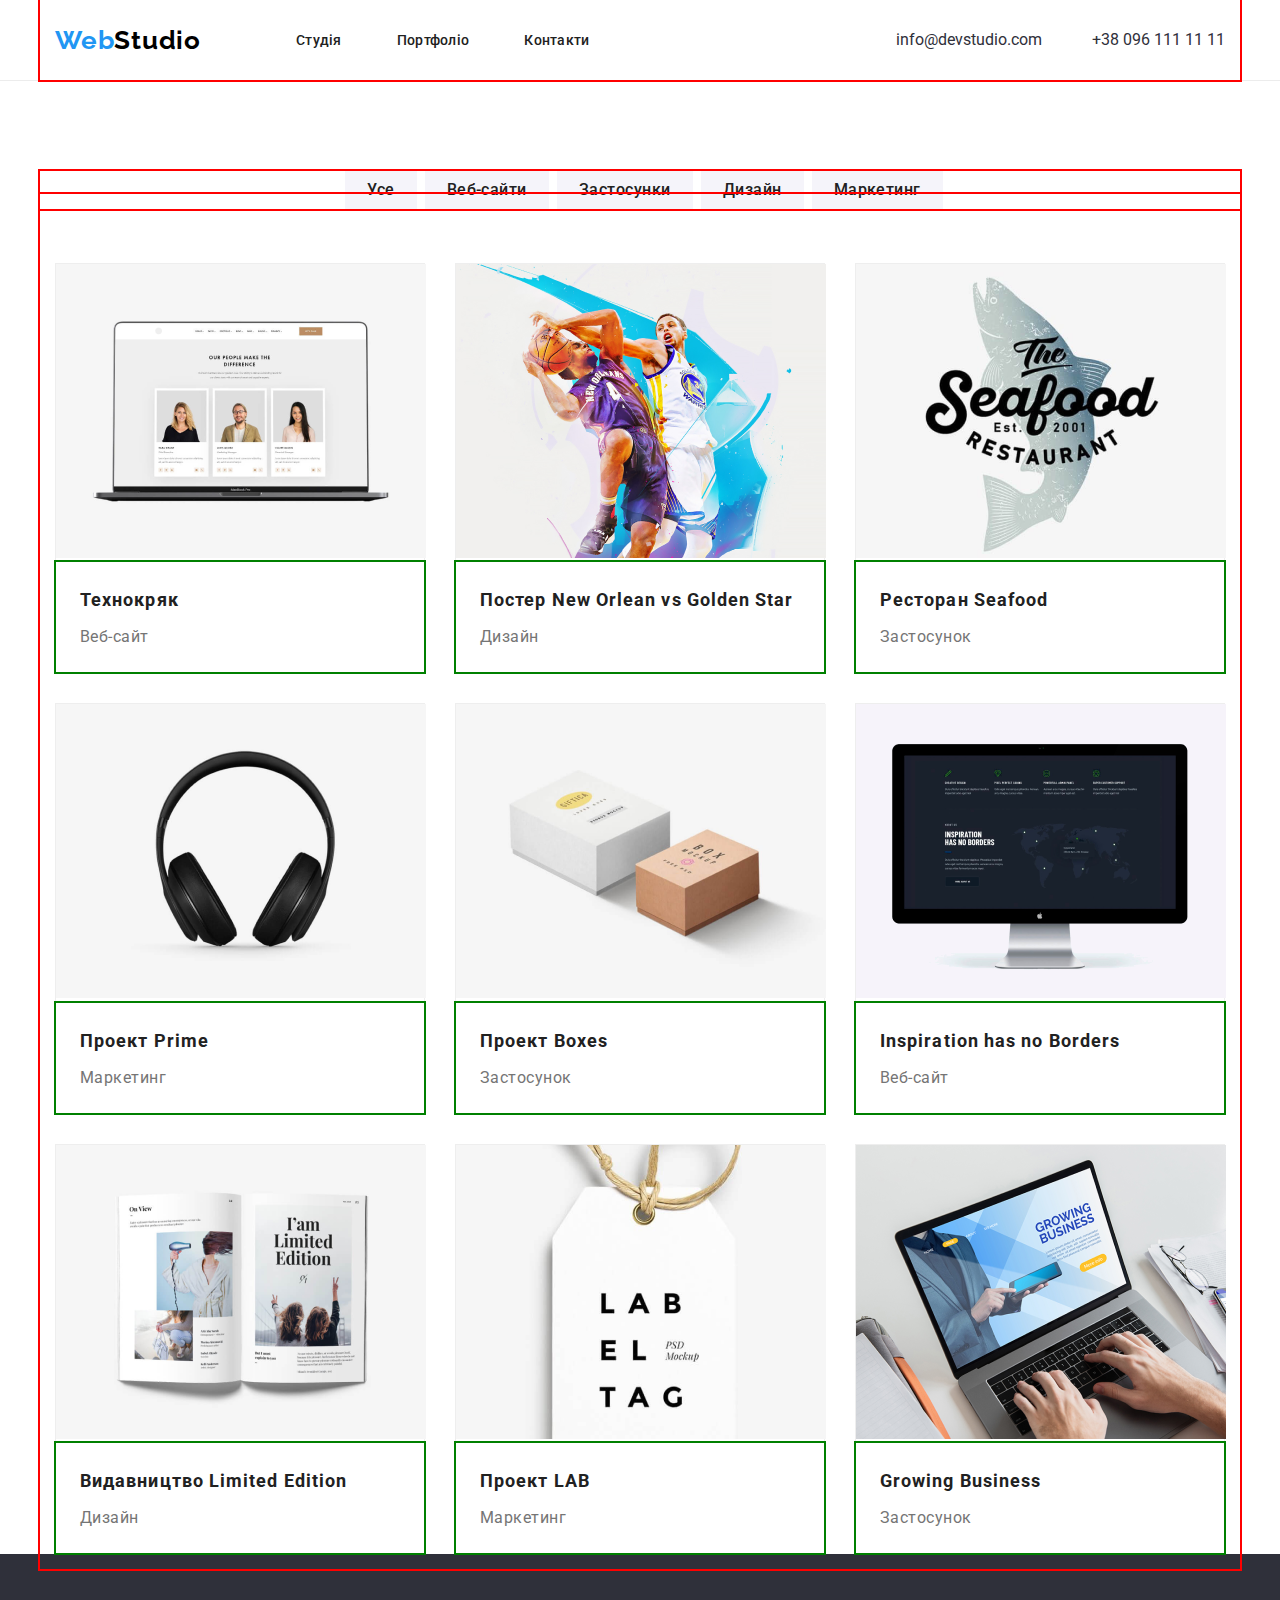
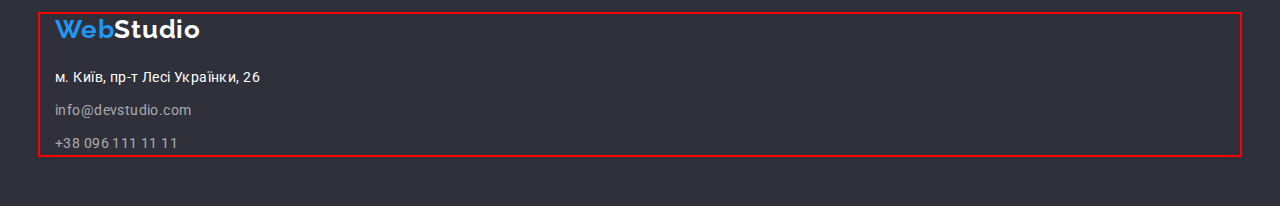
==== portfolio.html @ 15b8dcfc "add changes" ====
<!DOCTYPE html>
<html lang="en">
<head>
    <meta charset="UTF-8">
    <meta http-equiv="X-UA-Compatible" content="IE=edge">
    <meta name="viewport" content="width=device-width, initial-scale=1.0">
    <title>Document</title>
    <link
      href="https://fonts.googleapis.com/css2?family=Raleway:wght@400;700&family=Roboto:wght@400;500;700;900&display=swap"
      rel="stylesheet"
    />
    <link
      rel="stylesheet"
      href="https://cdnjs.cloudflare.com/ajax/libs/modern-normalize/1.1.0/modern-normalize.min.css"
    />
    <link rel="stylesheet" href="./portfolio.css" />
</head>
<body>
    <header>
        <div class="container">
        <nav class="menu">
          <a class="header-logo" href="/">
            <span class="logo-color">Web</span>Studio</a>
  
          <ul class="header-list">
            <li class="header-item">
              <a class="header-link" href="/">Студія</a>
            </li>
            <li class="header-item">
              <a class="header-link" href="./portfolio.html">Портфоліо</a>
            </li>
  
            <li class="header-item">
              <a class="header-link" href="#contacts">Контакти</a>
            </li>
          </ul>
        </nav>
  
        <ul class="contacts-list">
        <li class="contacts-item">
          <a class="header-contacts" href="mailto:info@devstudio.com">info@devstudio.com</a>
        </li>
  
        <li>
          <a class="header-contacts" href="tel:+380961111111">+38 096 111 11 11</a>
        </li>
        </ul>
        </div>
      </header>
      <main>
        <div class="container">
        <ul class="main-list">
          <li class="button-item"><button class="main-button" type="button">Усе</button></li>
          <li class="button-item"><button class="main-button" type="button">Веб-сайти</button></li>
          <li class="button-item"><button class="main-button" type="button">Застосунки</button></li>
          <li class="button-item"><button class="main-button" type="button">Дизайн</button></li>
          <li class="button-item"><button class="main-button" type="button">Маркетинг</button></li>
        </ul>
        </div>
        <div class="container">
        <ul class="main-images">
            <li class="images-item">
              <img src="images/img (1).png" alt="imagess"/>
              <div class="card-container"><h2 class="card-title">Технокряк</h2>
              <h3 class="title-description">Веб-сайт</h3></div>
            </li>
            <li class="images-item">
              <img src="images/img (2).png" alt="imagess"/>
              <div class="card-container"><h2 class="card-title">Постер New Orlean vs Golden Star</h2>
              <h3 class="title-description">Дизайн</h3></div>
            </li>
            <li class="images-item">
              <img src="images/img (3).png" alt="imagess"/>
              <div class="card-container"><h2 class="card-title">Ресторан Seafood</h2>
              <h3 class="title-description">Застосунок</h3></div>
            </li>
            <li class="images-item">
              <img src="images/img (4).png" alt="imagess"/>
              <div class="card-container"><h2 class="card-title">Проект Prime</h2>
              <h3 class="title-description">Маркетинг</h3></div>
            </li>
            <li class="images-item">
              <img src="images/img (5).png" alt="imagess"/>
              <div class="card-container"><h2 class="card-title">Проект Boxes</h2>
              <h3 class="title-description">Застосунок</h3></div>
            </li>
            <li class="images-item">
              <img src="images/img (6).png" alt="imagess"/>
              <div class="card-container"><h2 class="card-title">Inspiration has no Borders</h2>
              <h3 class="title-description">Веб-сайт</h3></div>
            </li>
            <li class="images-item">
              <img src="images/img (7).png" alt="imagess"/>
              <div class="card-container"><h2 class="card-title">Видавництво Limited Edition</h2>
              <h3 class="title-description">Дизайн</h3></div>
            </li>
            <li class="images-item">
              <img src="images/img (8).png" alt="imagess"/>
              <div class="card-container"><h2 class="card-title">Проект LAB</h2>
              <h3 class="title-description">Маркетинг</h3></div>
            </li>
            <li class="images-item">
              <img src="images/img (9).png" alt="imagess"/>
              <div class="card-container"><h2 class="card-title">Growing Business</h2>
              <h3 class="title-description">Застосунок</h3></div>
            </li>
        </ul>
        </div>
        <footer>
          <div class="container">
            <ul class="footer-list">
          <li class="footer-item"><h2 class="footer-logo"><span class="web">Web</span>Studio</h2></li>
    
          <li class="footer-item"><address id="contacts"></li>
            <li class="footer-item"><a
            class="footer-link"
              href="https://www.google.com.ua/maps/place/%D0%A0%D0%B5%D0%B3%D0%B8%D0%BE%D0%BD%D0%B0%D0%BB%D1%8C%D0%BD%D1%8B%D0%B9+%D1%81%D0%B5%D1%80%D0%B2%D0%B8%D1%81%D0%BD%D1%8B%D0%B9+%D1%86%D0%B5%D0%BD%D1%82%D1%80+%D0%9C%D0%92%D0%94+%D0%9A%D0%B8%D0%B5%D0%B2%D1%81%D0%BA%D0%BE%D0%B9+%D0%BE%D0%B1%D0%BB%D0%B0%D1%81%D1%82%D0%B8/@50.4267641,30.5365487,17z/data=!3m1!4b1!4m5!3m4!1s0x40d4c9352844eb2b:0x50bd53498a7bb884!8m2!3d50.4267607!4d30.5387374?hl=ru"
              >м. Київ, пр-т Лесі Українки, 26</a></li>
    
            <li class="footer-item"><a class="footer-address" href="mailto:info@devstudio.com">info@devstudio.com</a></li>
    
            <li class="footer-item"><a class="footer-address" href="tel:+380961111111">+38 096 111 11 11</a></li>
          </address>
            </ul>
          </div>
        </footer>
    </main>
    
</body>
</html>
---- portfolio.css ----
body{
    font-family: 'Roboto';
}

ul{
    list-style: none;
    margin: 0;
    padding: 0;
}

a{
    text-decoration: none;
}

h1, h2, h3, h4, h5, h6{
    margin: 0;
    padding: 0;
}

p{
    margin: 0;
}

.container{
    outline: 2px solid red;
    width: 1200px;
    margin-left: auto;
    margin-right: auto;
    padding-left: 15px;
    padding-right: 15px;
}

.card-container{
    outline: 2px solid green;
    padding-left: 24px;
    padding-bottom: 20px;
    padding-top: 20px;
}

/* хедер */

header .container{
    height: 80px;
    display: flex;
    align-items: center;
}

.logo-color{
    color: #2196F3;
}

.header-list{
    text-align: center;
    display: flex;
    align-items: center;
    margin-left: 95px;
}

.header-item{
    margin-left: 55px;
}

.header-item:first-child{
    margin-left: 0;
}

.menu{
    display: flex;
    align-items: center;
    margin-right: auto;
}

header{
    display: flex;
    align-items: center;
    border-bottom: 1px solid #ECECEC;
}

.header-logo{
    font-family: 'Raleway';
font-weight: 700;
font-size: 26px;
line-height: 1.1em;
letter-spacing: 0.03em;
color: #000000;
text-decoration: none;
}

.header-link{
    font-weight: 500;
font-size: 14px;
line-height: 1.1em;
letter-spacing: 0.02em;
color: #212121
}

.header-link:hover{
    color: #2196F3;
}

.header-contacts{
    color: #2F303A;
    display: block;
}

.contacts-list{
    display: flex;
}

.header-contacts:hover{
    color: #2196F3;
}

.contacts-item:first-child{
    margin-right: 50px;
}

/* Main */

main{
    padding-top: 90px;
}

.main-button{
    font-weight: 500;
font-size: 16px;
line-height: 26px;
text-align: center;
letter-spacing: 0.03em;
color: #212121;
background: #F5F4FA;
border: none;
padding: 6px 22px;
}

.button-item{
    margin-left: 8px;
}

.main-button:hover{
    background-color: #2196F3;
}

.main-list{
    display: flex;
    justify-content: center;
}

.main-images{
    padding-top: 54px;
    display: flex;
    flex-wrap: wrap;
    margin: -15px;
}

img{
    width: 370px;
}

.images-item{
    box-sizing: border-box;
    background: #FFFFFF;
border: 1px solid #EEEEEE;
    width: 370px;
    margin: 15px;
}

.card-title{
    font-weight: 700;
font-size: 18px;
line-height: 36px;
letter-spacing: 0.06em;
color: #212121;
    margin-bottom: 4px;
    /* padding-left: 24px; */
}

.title-description{
    font-family: 'Roboto';
font-style: normal;
font-weight: 400;
font-size: 16px;
line-height: 30px;
letter-spacing: 0.03em;
color: #757575;
/* padding-left: 24px;
padding-bottom: 20px; */
}

footer{
    height: 252px;
    background-color: #2F303A;
    padding-top: 60px;
    padding-bottom: 57px;
}

.footer-logo{
    font-family: 'Raleway';
    font-style: normal;
    font-weight: 700;
    font-size: 26px;
    line-height: 31px;
    letter-spacing: 0.03em;
    color:#FFFFFF;
    margin-bottom: 20px;
}

.footer-link{
    font-family: 'Roboto';
font-style: normal;
font-weight: 400;
font-size: 14px;
line-height: 24px;
letter-spacing: 0.03em;
color: #FFFFFF;
}

.footer-item{
    margin-bottom: 9px;
}

.web{
    color: #2196F3;
}

.footer-address{
    font-family: 'Roboto';
font-weight: 400;
font-size: 14px;
line-height: 24px;
letter-spacing: 0.03em;
color: rgba(255, 255, 255, 0.6);
}
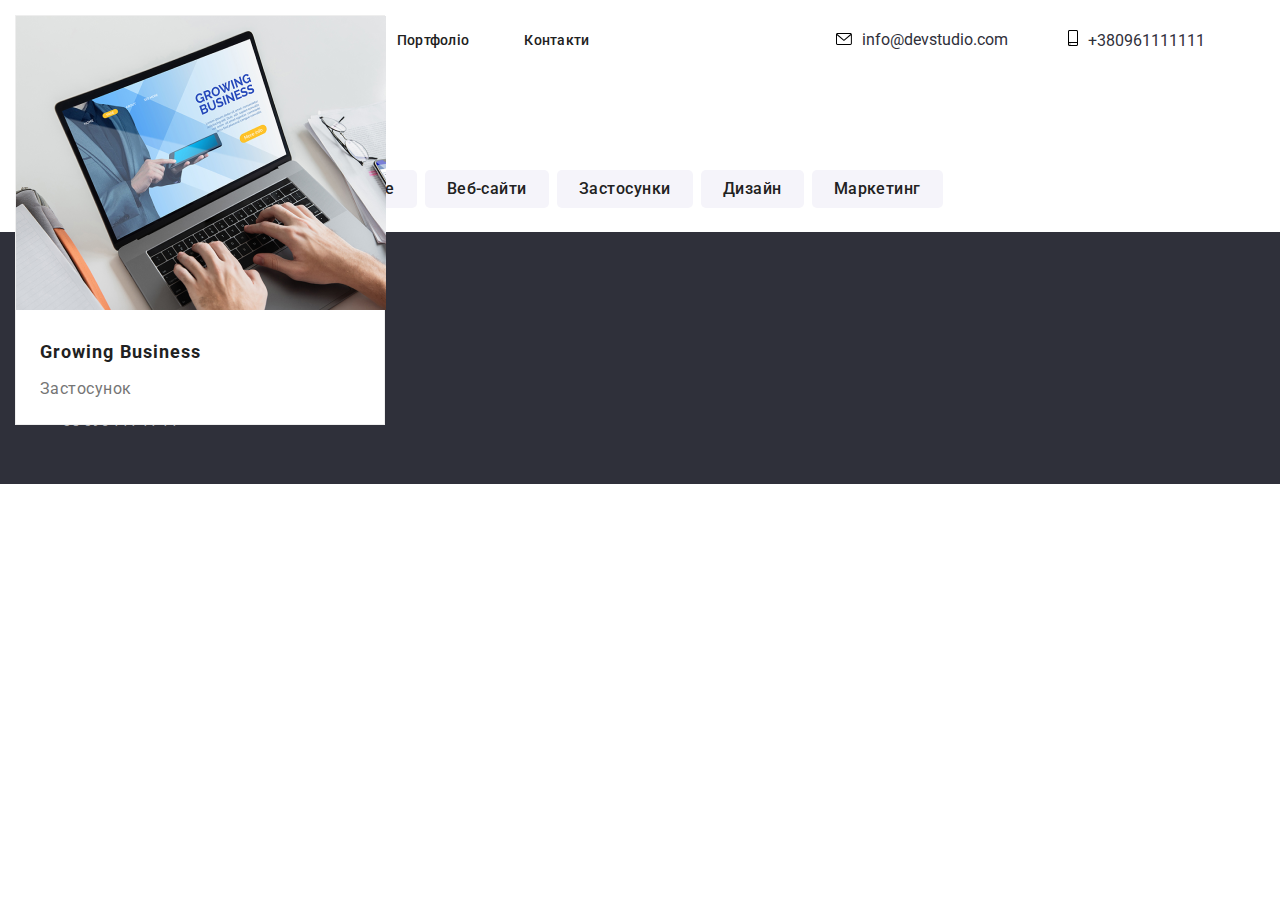
==== commit 4490e466: "changes" ====
--- a/portfolio.html
+++ b/portfolio.html
@@ -16,37 +16,56 @@
     <link rel="stylesheet" href="./portfolio.css" />
 </head>
 <body>
-    <header>
-        <div class="container">
-        <nav class="menu">
-          <a class="header-logo" href="/">
-            <span class="logo-color">Web</span>Studio</a>
-  
-          <ul class="header-list">
-            <li class="header-item">
-              <a class="header-link" href="/">Студія</a>
-            </li>
-            <li class="header-item">
-              <a class="header-link" href="./portfolio.html">Портфоліо</a>
-            </li>
-  
-            <li class="header-item">
-              <a class="header-link" href="#contacts">Контакти</a>
-            </li>
-          </ul>
-        </nav>
-  
-        <ul class="contacts-list">
+  <header>
+    <div class="container">
+      <nav class="menu">
+        <a class="header-logo" href="/">
+          <span class="logo-color">Web</span>Studio</a
+        >
+
+        <ul class="header-list">
+          <li class="header-item">
+            <a class="header-link" href="/">Студія</a>
+          </li>
+          <li class="header-item">
+            <a class="header-link" href="./portfolio.html">Портфоліо</a>
+          </li>
+
+          <li class="header-item">
+            <a class="header-link" href="#contacts">Контакти</a>
+          </li>
+        </ul>
+      </nav>
+
+      <ul class="contacts-list">
         <li class="contacts-item">
-          <a class="header-contacts" href="mailto:info@devstudio.com">info@devstudio.com</a>
+          <a
+            class="header-contacts contacts-link1"
+            href="mailto:info@devstudio.com">
+            <svg width="16px" height="12px" class="mail-svg">
+              <use
+                href="./images/symbol-defs (3).svg#icon-envelope-hover"
+              ></use></svg>info@devstudio.com
+          </a>
         </li>
-  
-        <li>
-          <a class="header-contacts" href="tel:+380961111111">+38 096 111 11 11</a>
+
+        <li class="contacts-item">
+          <a class="contacts-link2 header-contacts"
+          href="tel:+380961111111">
+            <svg width="10px" height="16px" class="tel-svg">
+              <use href="./images/symbol-defs (3).svg#icon-smartphone"></use>
+            </svg>+380961111111
+          </a>
+          <!-- <a class="header-contacts" href="tel:+380961111111"
+            >+38 096 111 11 11</a
+          > -->
         </li>
-        </ul>
-        </div>
-      </header>
+      </ul>
+    </div>
+  </header>
+
+      <!--Main-->
+
       <main>
         <div class="container">
         <ul class="main-list">
@@ -59,51 +78,69 @@
         </div>
         <div class="container">
         <ul class="main-images">
+          <div class="overlay">
             <li class="images-item">
               <img src="images/img (1).png" alt="imagess"/>
               <div class="card-container"><h2 class="card-title">Технокряк</h2>
               <h3 class="title-description">Веб-сайт</h3></div>
             </li>
+          </div>
+            <div class="overlay">
             <li class="images-item">
               <img src="images/img (2).png" alt="imagess"/>
               <div class="card-container"><h2 class="card-title">Постер New Orlean vs Golden Star</h2>
               <h3 class="title-description">Дизайн</h3></div>
             </li>
+          </div>
+          <div class="overlay">
             <li class="images-item">
               <img src="images/img (3).png" alt="imagess"/>
               <div class="card-container"><h2 class="card-title">Ресторан Seafood</h2>
               <h3 class="title-description">Застосунок</h3></div>
             </li>
+          </div>
+          <div class="overlay">
             <li class="images-item">
               <img src="images/img (4).png" alt="imagess"/>
               <div class="card-container"><h2 class="card-title">Проект Prime</h2>
               <h3 class="title-description">Маркетинг</h3></div>
             </li>
+          </div>
+          <div class="overlay">
             <li class="images-item">
               <img src="images/img (5).png" alt="imagess"/>
               <div class="card-container"><h2 class="card-title">Проект Boxes</h2>
               <h3 class="title-description">Застосунок</h3></div>
             </li>
+          </div>
+          <div class="overlay">
             <li class="images-item">
               <img src="images/img (6).png" alt="imagess"/>
               <div class="card-container"><h2 class="card-title">Inspiration has no Borders</h2>
               <h3 class="title-description">Веб-сайт</h3></div>
             </li>
+          </div>
+          <div class="overlay">
             <li class="images-item">
               <img src="images/img (7).png" alt="imagess"/>
               <div class="card-container"><h2 class="card-title">Видавництво Limited Edition</h2>
               <h3 class="title-description">Дизайн</h3></div>
             </li>
+          </div>
+          <div class="overlay">
             <li class="images-item">
               <img src="images/img (8).png" alt="imagess"/>
               <div class="card-container"><h2 class="card-title">Проект LAB</h2>
               <h3 class="title-description">Маркетинг</h3></div>
             </li>
+          </div>
+            <div class="overlay">
             <li class="images-item">
               <img src="images/img (9).png" alt="imagess"/>
               <div class="card-container"><h2 class="card-title">Growing Business</h2>
               <h3 class="title-description">Застосунок</h3></div>
             </li>
+            </div>
         </ul>
         </div>
         <footer>
--- a/portfolio.css
+++ b/portfolio.css
@@ -22,7 +22,7 @@
 }
 
 .container{
-    outline: 2px solid red;
+    /* outline: 2px solid red; */
     width: 1200px;
     margin-left: auto;
     margin-right: auto;
@@ -31,7 +31,7 @@
 }
 
 .card-container{
-    outline: 2px solid green;
+    /* outline: 2px solid green; */
     padding-left: 24px;
     padding-bottom: 20px;
     padding-top: 20px;
@@ -39,6 +39,7 @@
 
 /* хедер */
 
+
 header .container{
     height: 80px;
     display: flex;
@@ -73,7 +74,6 @@
 header{
     display: flex;
     align-items: center;
-    border-bottom: 1px solid #ECECEC;
 }
 
 .header-logo{
@@ -91,7 +91,27 @@
 font-size: 14px;
 line-height: 1.1em;
 letter-spacing: 0.02em;
-color: #212121
+color: #212121;
+position: relative;
+padding-bottom: 31px;
+}
+
+.header-link::after{
+    content: "";
+    display: block;
+    width: 100%;
+    height: 3px;
+    background-color: #2196F3;
+    position: absolute;
+    left: 0;
+    bottom: 0;
+    opacity: 0;
+    transition: opacity 250ms;
+    
+}
+
+.header-link:hover::after{
+    opacity: 1;
 }
 
 .header-link:hover{
@@ -113,6 +133,40 @@
 
 .contacts-item:first-child{
     margin-right: 50px;
+}
+
+.contacts-link1, .contacts-link2{
+    margin-right: 10px;
+}
+
+.contacts-link1:hover{
+    fill: #2196F3;
+}
+
+.contacts-item{
+    display: flex;
+    /* padding-top: 10px; */
+    align-items: center;
+}
+
+.contacts-link2:hover{
+    fill: #2196F3;
+}
+
+.contacts-item:nth-child(2){
+    margin-right: 10px;
+}
+
+.mail-svg{
+    margin-right: 10px;
+}
+
+.tel-svg{
+    margin-right: 10px;
+}
+
+header{
+    stroke: 1px solid #ECECEC;
 }
 
 /* Main */
@@ -131,6 +185,7 @@
 background: #F5F4FA;
 border: none;
 padding: 6px 22px;
+border-radius: 5px;
 }
 
 .button-item{
@@ -163,6 +218,7 @@
 border: 1px solid #EEEEEE;
     width: 370px;
     margin: 15px;
+    position: relative;
 }
 
 .card-title{
@@ -186,6 +242,20 @@
 /* padding-left: 24px;
 padding-bottom: 20px; */
 }
+
+.overlay{
+    position: absolute;
+    top: 0;
+    right: 0;
+    bottom: 0;
+    left: 0;
+}   
+
+.overlay:hover{
+    
+}
+
+/* footer */
 
 footer{
     height: 252px;
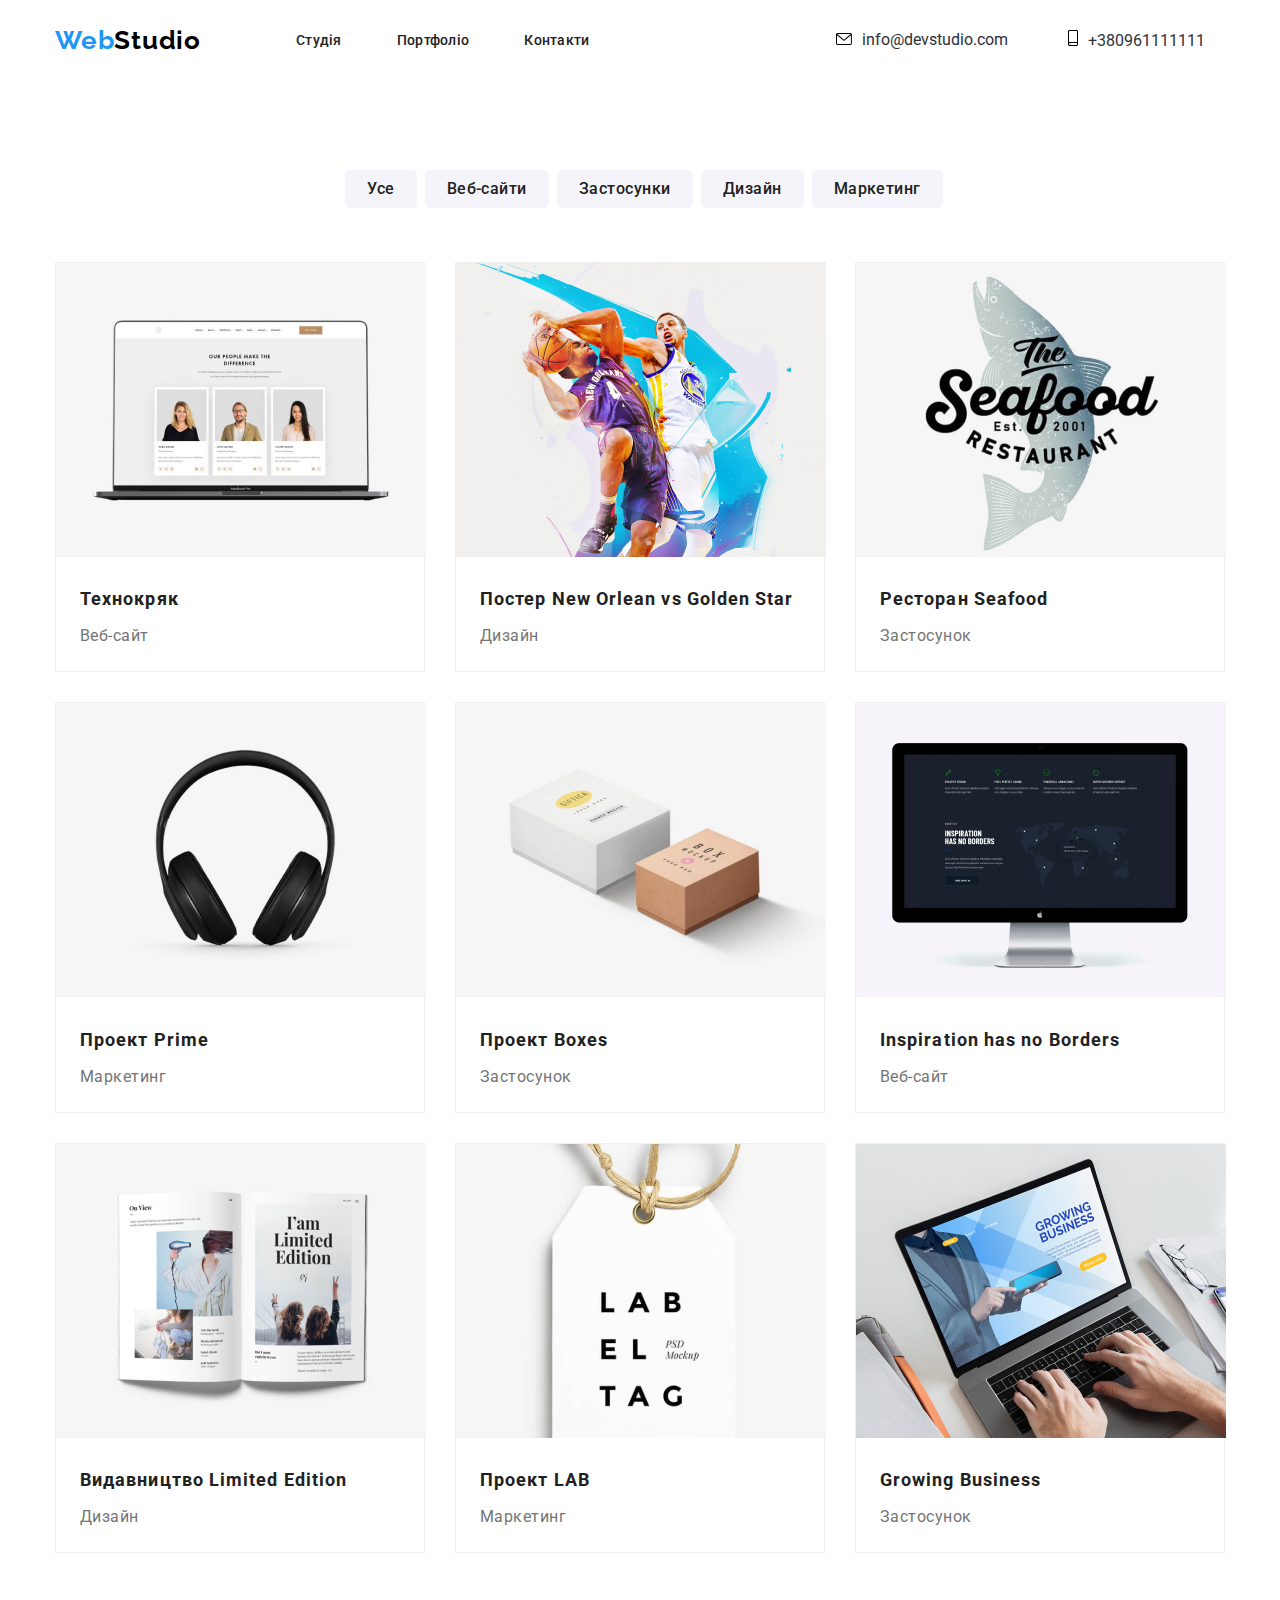
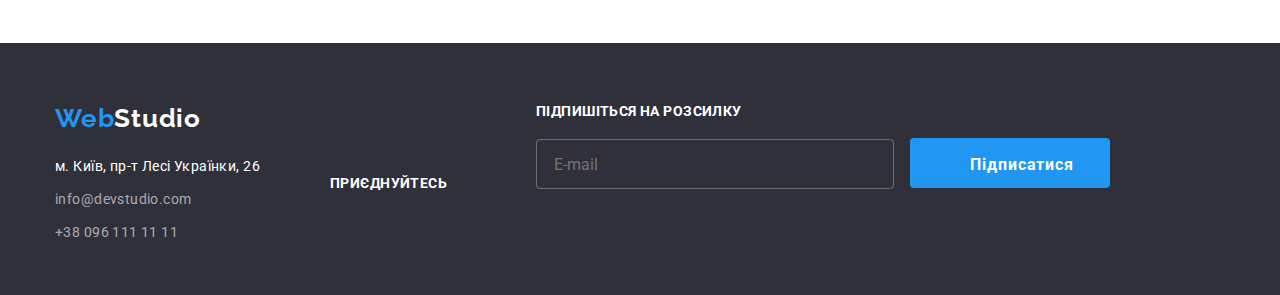
==== commit 92fa2641: "sass" ====
--- a/portfolio.html
+++ b/portfolio.html
@@ -13,36 +13,36 @@
       rel="stylesheet"
       href="https://cdnjs.cloudflare.com/ajax/libs/modern-normalize/1.1.0/modern-normalize.min.css"
     />
-    <link rel="stylesheet" href="./portfolio.css" />
+    <link rel="stylesheet" href="./css/portfolio.min.css" />
 </head>
 <body>
   <header>
     <div class="container">
       <nav class="menu">
-        <a class="header-logo" href="/">
-          <span class="logo-color">Web</span>Studio</a
+        <a class="header--logo" href="/">
+          <span class="black--logo">Web</span>Studio</a
         >
 
-        <ul class="header-list">
-          <li class="header-item">
-            <a class="header-link" href="/">Студія</a>
+        <ul class="nav__list">
+          <li class="nav__item">
+            <a class="header--link" href="/">Студія</a>
           </li>
-          <li class="header-item">
-            <a class="header-link" href="./portfolio.html">Портфоліо</a>
+          <li class="nav__item">
+            <a class="header--link" href="./portfolio.html">Портфоліо</a>
           </li>
 
-          <li class="header-item">
-            <a class="header-link" href="#contacts">Контакти</a>
+          <li class="nav__item">
+            <a class="header--link" href="#contacts">Контакти</a>
           </li>
         </ul>
       </nav>
 
-      <ul class="contacts-list">
+      <ul class="header-contacts-list">
         <li class="contacts-item">
           <a
             class="header-contacts contacts-link1"
             href="mailto:info@devstudio.com">
-            <svg width="16px" height="12px" class="mail-svg">
+            <svg width="16px" height="12px" class="header--picture">
               <use
                 href="./images/symbol-defs (3).svg#icon-envelope-hover"
               ></use></svg>info@devstudio.com
@@ -52,7 +52,7 @@
         <li class="contacts-item">
           <a class="contacts-link2 header-contacts"
           href="tel:+380961111111">
-            <svg width="10px" height="16px" class="tel-svg">
+            <svg width="10px" height="16px" class="header--picture">
               <use href="./images/symbol-defs (3).svg#icon-smartphone"></use>
             </svg>+380961111111
           </a>
@@ -77,88 +77,179 @@
         </ul>
         </div>
         <div class="container">
+          <section class="posters__section">
         <ul class="main-images">
-          <div class="overlay">
             <li class="images-item">
               <img src="images/img (1).png" alt="imagess"/>
               <div class="card-container"><h2 class="card-title">Технокряк</h2>
               <h3 class="title-description">Веб-сайт</h3></div>
-            </li>
-          </div>
-            <div class="overlay">
+              <div class="overlay">
+                <p class="overlay-text">
+                  Технокряк это современная площадка распространения коронавируса. Компании используют эту платформу
+                  для цифрового шпионажа и атак на защищённые сервера конкурентов.
+                </p>
+              </div>
+            </li>
             <li class="images-item">
               <img src="images/img (2).png" alt="imagess"/>
               <div class="card-container"><h2 class="card-title">Постер New Orlean vs Golden Star</h2>
               <h3 class="title-description">Дизайн</h3></div>
-            </li>
-          </div>
-          <div class="overlay">
+              <div class="overlay">
+                <p class="overlay-text">
+                  Технокряк это современная площадка распространения коронавируса. Компании используют эту платформу
+                  для цифрового шпионажа и атак на защищённые сервера конкурентов.
+                </p>
+              </div>
+            </li>
             <li class="images-item">
               <img src="images/img (3).png" alt="imagess"/>
               <div class="card-container"><h2 class="card-title">Ресторан Seafood</h2>
               <h3 class="title-description">Застосунок</h3></div>
-            </li>
-          </div>
-          <div class="overlay">
+              <div class="overlay">
+                <p class="overlay-text">
+                  Технокряк это современная площадка распространения коронавируса. Компании используют эту платформу
+                  для цифрового шпионажа и атак на защищённые сервера конкурентов.
+                </p>
+              </div>
+            </li>
             <li class="images-item">
               <img src="images/img (4).png" alt="imagess"/>
               <div class="card-container"><h2 class="card-title">Проект Prime</h2>
               <h3 class="title-description">Маркетинг</h3></div>
-            </li>
-          </div>
-          <div class="overlay">
+              <div class="overlay">
+                <p class="overlay-text">
+                  Технокряк это современная площадка распространения коронавируса. Компании используют эту платформу
+                  для цифрового шпионажа и атак на защищённые сервера конкурентов.
+                </p>
+              </div>
+            </li>
             <li class="images-item">
               <img src="images/img (5).png" alt="imagess"/>
               <div class="card-container"><h2 class="card-title">Проект Boxes</h2>
               <h3 class="title-description">Застосунок</h3></div>
-            </li>
-          </div>
-          <div class="overlay">
+              <div class="overlay">
+                <p class="overlay-text">
+                  Технокряк это современная площадка распространения коронавируса. Компании используют эту платформу
+                  для цифрового шпионажа и атак на защищённые сервера конкурентов.
+                </p>
+              </div>
+            </li>
             <li class="images-item">
               <img src="images/img (6).png" alt="imagess"/>
               <div class="card-container"><h2 class="card-title">Inspiration has no Borders</h2>
               <h3 class="title-description">Веб-сайт</h3></div>
-            </li>
-          </div>
-          <div class="overlay">
+              <div class="overlay">
+                <p class="overlay-text">
+                  Технокряк это современная площадка распространения коронавируса. Компании используют эту платформу
+                  для цифрового шпионажа и атак на защищённые сервера конкурентов.
+                </p>
+              </div>
+            </li>
             <li class="images-item">
               <img src="images/img (7).png" alt="imagess"/>
               <div class="card-container"><h2 class="card-title">Видавництво Limited Edition</h2>
               <h3 class="title-description">Дизайн</h3></div>
-            </li>
-          </div>
-          <div class="overlay">
+              <div class="overlay">
+                <p class="overlay-text">
+                  Технокряк это современная площадка распространения коронавируса. Компании используют эту платформу
+                  для цифрового шпионажа и атак на защищённые сервера конкурентов.
+                </p>
+              </div>
+            </li>
             <li class="images-item">
               <img src="images/img (8).png" alt="imagess"/>
               <div class="card-container"><h2 class="card-title">Проект LAB</h2>
               <h3 class="title-description">Маркетинг</h3></div>
-            </li>
-          </div>
-            <div class="overlay">
+              <div class="overlay">
+                <p class="overlay-text">
+                  Технокряк это современная площадка распространения коронавируса. Компании используют эту платформу
+                  для цифрового шпионажа и атак на защищённые сервера конкурентов.
+                </p>
+              </div>
+            </li>
             <li class="images-item">
               <img src="images/img (9).png" alt="imagess"/>
               <div class="card-container"><h2 class="card-title">Growing Business</h2>
               <h3 class="title-description">Застосунок</h3></div>
-            </li>
-            </div>
+              <div class="overlay">
+                <p class="overlay-text">
+                  Технокряк это современная площадка распространения коронавируса. Компании используют эту платформу
+                  для цифрового шпионажа и атак на защищённые сервера конкурентов.
+                </p>
+              </div>
+            </li>
         </ul>
+          </section>
         </div>
         <footer>
           <div class="container">
-            <ul class="footer-list">
-          <li class="footer-item"><h2 class="footer-logo"><span class="web">Web</span>Studio</h2></li>
+            <div>
+            <ul class="footer__list">
+              <li class="footer--item">
+                <h2 class="footer-logo"><span class="white--logo">Web</span>Studio</h2>
+              </li>
+              <li class="footer--item">
+                <a
+                  class="footer--link"
+                  href="https://www.google.com.ua/maps/place/%D0%A0%D0%B5%D0%B3%D0%B8%D0%BE%D0%BD%D0%B0%D0%BB%D1%8C%D0%BD%D1%8B%D0%B9+%D1%81%D0%B5%D1%80%D0%B2%D0%B8%D1%81%D0%BD%D1%8B%D0%B9+%D1%86%D0%B5%D0%BD%D1%82%D1%80+%D0%9C%D0%92%D0%94+%D0%9A%D0%B8%D0%B5%D0%B2%D1%81%D0%BA%D0%BE%D0%B9+%D0%BE%D0%B1%D0%BB%D0%B0%D1%81%D1%82%D0%B8/@50.4267641,30.5365487,17z/data=!3m1!4b1!4m5!3m4!1s0x40d4c9352844eb2b:0x50bd53498a7bb884!8m2!3d50.4267607!4d30.5387374?hl=ru"
+                  >м. Київ, пр-т Лесі Українки, 26</a
+                >
+              </li>
     
-          <li class="footer-item"><address id="contacts"></li>
-            <li class="footer-item"><a
-            class="footer-link"
-              href="https://www.google.com.ua/maps/place/%D0%A0%D0%B5%D0%B3%D0%B8%D0%BE%D0%BD%D0%B0%D0%BB%D1%8C%D0%BD%D1%8B%D0%B9+%D1%81%D0%B5%D1%80%D0%B2%D0%B8%D1%81%D0%BD%D1%8B%D0%B9+%D1%86%D0%B5%D0%BD%D1%82%D1%80+%D0%9C%D0%92%D0%94+%D0%9A%D0%B8%D0%B5%D0%B2%D1%81%D0%BA%D0%BE%D0%B9+%D0%BE%D0%B1%D0%BB%D0%B0%D1%81%D1%82%D0%B8/@50.4267641,30.5365487,17z/data=!3m1!4b1!4m5!3m4!1s0x40d4c9352844eb2b:0x50bd53498a7bb884!8m2!3d50.4267607!4d30.5387374?hl=ru"
-              >м. Київ, пр-т Лесі Українки, 26</a></li>
+              <li class="footer--item">
+                <a class="footer--address" href="mailto:info@devstudio.com"
+                  >info@devstudio.com</a
+                >
+              </li>
     
-            <li class="footer-item"><a class="footer-address" href="mailto:info@devstudio.com">info@devstudio.com</a></li>
-    
-            <li class="footer-item"><a class="footer-address" href="tel:+380961111111">+38 096 111 11 11</a></li>
-          </address>
+              <li class="footer--item">
+                <a class="footer--address" href="tel:+380961111111"
+                  >+38 096 111 11 11</a
+                >
+              </li>
             </ul>
+            </div>
+          <div class="">
+            <h2 class="icon--title">Приєднуйтесь</h2>
+            <ul class="icon__list">
+              <li class="footer--icon">
+                <a class="footer--svg">
+                  <svg width="20px" height="20px">
+                    <use href="./images/symbol-defs.svg#icon-instagram"></use>
+                  </svg>
+                </a>
+              </li>
+              <li class="footer--icon">
+                <a class="footer--svg">
+                  <svg width="20px" height="20px">
+                    <use href="./images/symbol-defs.svg#icon-twitter"></use>
+                  </svg>
+                </a>
+              </li>
+              <li class="footer--icon">
+                <a class="footer--svg">
+                  <svg width="20px" height="20px">
+                    <use href="./images/symbol-defs.svg#icon-facebook"></use>
+                  </svg>
+                </a>
+              </li>
+              <li class="footer--icon">
+                <a class="footer--svg">
+                  <svg width="20px" height="20px">
+                    <use href="./images/symbol-defs.svg#icon-linkedin"></use>
+                  </svg>
+                </a>
+              </li>
+            </ul>
+          </div>
+          <div class="footer__mailing">
+            <h3 class="title-input-text">Підпишіться на розсилку</h3>
+            <input type="text" placeholder="E-mail" class="footer-input">
+            <button type="button" class="footer--btn"><svg width="24" height="24" class="footer--button--pic">
+              <use href="./images12/svg/telegram.svg#telegram"></use>
+            </svg><span class="footer--button__text">Підписатися</span></button>
+            
+          </div>
           </div>
         </footer>
     </main>
--- a/css/portfolio.min.css
+++ b/css/portfolio.min.css
@@ -0,0 +1 @@
+.footer-logo,.header--logo{font-family:"Raleway";font-weight:700;font-size:26px;line-height:31px;letter-spacing:.03em}ul{list-style:none;margin:0;padding:0}a{text-decoration:none}h1,h2,h3,h4,h5,h6{margin:0;padding:0}p{margin:0}body{font-family:"Roboto"}.container{width:1200px;margin-left:auto;margin-right:auto;padding-left:15px;padding-right:15px}.card-container{padding-left:24px;padding-bottom:20px;padding-top:20px}header .container{height:80px;display:-webkit-box;display:-ms-flexbox;display:flex;-webkit-box-align:center;-ms-flex-align:center;align-items:center}.black--logo{color:#2196f3}.nav__list{text-align:center;display:-webkit-box;display:-ms-flexbox;display:flex;-webkit-box-align:center;-ms-flex-align:center;align-items:center;margin-left:95px}.nav__item{margin-left:55px}.nav__item:first-child{margin-left:0}.menu{display:-webkit-box;display:-ms-flexbox;display:flex;-webkit-box-align:center;-ms-flex-align:center;align-items:center;margin-right:auto}header{display:-webkit-box;display:-ms-flexbox;display:flex;-webkit-box-align:center;-ms-flex-align:center;align-items:center}.header--logo{color:#000;text-decoration:none}.header--link{font-weight:500;font-size:14px;line-height:1.1em;letter-spacing:.02em;color:#212121;position:relative;padding-bottom:31px}.header--link::after{content:"";display:block;width:100%;height:5px;background-color:#2196f3;border-radius:3px;position:absolute;top:43px;left:0;-webkit-transition:opacity 250ms cubic-bezier(0.165, 0.84, 0.44, 1) 350ms,-webkit-transform 500ms cubic-bezier(0.175, 0.885, 0.32, 1.275);transition:opacity 250ms cubic-bezier(0.165, 0.84, 0.44, 1) 350ms,-webkit-transform 500ms cubic-bezier(0.175, 0.885, 0.32, 1.275);transition:opacity 250ms cubic-bezier(0.165, 0.84, 0.44, 1) 350ms,transform 500ms cubic-bezier(0.175, 0.885, 0.32, 1.275);transition:opacity 250ms cubic-bezier(0.165, 0.84, 0.44, 1) 350ms,transform 500ms cubic-bezier(0.175, 0.885, 0.32, 1.275),-webkit-transform 500ms cubic-bezier(0.175, 0.885, 0.32, 1.275);-webkit-transform:scaleX(0);transform:scaleX(0)}.header--link:hover::after{opacity:1;width:100%;-webkit-transform:scaleX(1);transform:scaleX(1)}.header--link:hover{color:#2196f3}.header-contacts{color:#2f303a;display:block}.header-contacts-list{display:-webkit-box;display:-ms-flexbox;display:flex}.header-contacts:hover{color:#2196f3}.contacts-item:first-child{margin-right:50px}.contacts-link1,.contacts-link2{margin-right:10px}.contacts-link1:hover{fill:#2196f3}.contacts-item{display:-webkit-box;display:-ms-flexbox;display:flex;-webkit-box-align:center;-ms-flex-align:center;align-items:center}.contacts-link2:hover{fill:#2196f3}.contacts-item:nth-child(2){margin-right:10px}.header--picture{margin-right:10px}main{padding-top:90px}.main-button{font-weight:500;font-size:16px;line-height:26px;text-align:center;letter-spacing:.03em;color:#212121;background:#f5f4fa;border:none;padding:6px 22px;border-radius:5px}.button-item{margin-left:8px}.main-button:hover{background-color:#2196f3}.main-list{display:-webkit-box;display:-ms-flexbox;display:flex;-webkit-box-pack:center;-ms-flex-pack:center;justify-content:center}.main-images{padding-top:54px;display:-webkit-box;display:-ms-flexbox;display:flex;-ms-flex-wrap:wrap;flex-wrap:wrap;margin:-15px}img{width:370px}.images-item{-webkit-box-sizing:border-box;box-sizing:border-box;background:#fff;border:1px solid #eee;width:370px;margin:15px;position:relative}.images-item:hover{-webkit-box-shadow:0px 1px 1px rgba(0,0,0,.12),0px 4px 4px rgba(0,0,0,.06),1px 4px 6px rgba(0,0,0,.16);box-shadow:0px 1px 1px rgba(0,0,0,.12),0px 4px 4px rgba(0,0,0,.06),1px 4px 6px rgba(0,0,0,.16)}.card-title{font-weight:700;font-size:18px;line-height:36px;letter-spacing:.06em;color:#212121;margin-bottom:4px}.title-description{font-family:"Roboto";font-style:normal;font-weight:400;font-size:16px;line-height:30px;letter-spacing:.03em;color:#757575}.overlay{position:absolute;width:370px;height:294px;top:0;left:0;right:0;opacity:0;-webkit-transform:translateY(100%);transform:translateY(100%);padding-top:63px;padding-left:24px;padding-right:24px;-webkit-transition:opacity 300ms cubic-bezier(0.1, 0.54, 0.95, 0.6),background-color 250ms cubic-bezier(0.44, 0.32, 0.36, 0.69),-webkit-transform 300ms cubic-bezier(0.6, -0.02, 0.59, 0.88);transition:opacity 300ms cubic-bezier(0.1, 0.54, 0.95, 0.6),background-color 250ms cubic-bezier(0.44, 0.32, 0.36, 0.69),-webkit-transform 300ms cubic-bezier(0.6, -0.02, 0.59, 0.88);transition:transform 300ms cubic-bezier(0.6, -0.02, 0.59, 0.88),opacity 300ms cubic-bezier(0.1, 0.54, 0.95, 0.6),background-color 250ms cubic-bezier(0.44, 0.32, 0.36, 0.69);transition:transform 300ms cubic-bezier(0.6, -0.02, 0.59, 0.88),opacity 300ms cubic-bezier(0.1, 0.54, 0.95, 0.6),background-color 250ms cubic-bezier(0.44, 0.32, 0.36, 0.69),-webkit-transform 300ms cubic-bezier(0.6, -0.02, 0.59, 0.88)}.overlay:hover{background:rgba(33,150,243,.9);-webkit-transform:translate(0);transform:translate(0);color:#fff;padding-top:63px;padding-left:24px;padding-right:24px;opacity:1}.overlay-text{font-weight:400;font-size:18px;line-height:28px;letter-spacing:.03em;color:#fff}.posters__section{padding-bottom:90px}footer{height:252px;background-color:#2f303a;padding-top:60px;padding-bottom:57px}.footer-logo{color:#fff;margin-bottom:20px}.footer--link{font-family:"Roboto";font-style:normal;font-weight:400;font-size:14px;line-height:24px;letter-spacing:.03em;color:#fff}.footer--item{margin-bottom:9px}.white--logo{color:#2196f3}.footer--address{font-family:"Roboto";font-weight:400;font-size:14px;line-height:24px;letter-spacing:.03em;color:rgba(255,255,255,.6)}.icon__list{display:-webkit-box;display:-ms-flexbox;display:flex;-webkit-box-pack:center;-ms-flex-pack:center;justify-content:center;margin-left:70px}.footer--icon{margin-top:20px;width:44px;height:44px;margin-left:10px}.footer--icon:first-child{margin-left:0}.icon--title{font-weight:700;font-size:14px;line-height:16px;letter-spacing:.03em;text-transform:uppercase;color:#fff;padding-top:72px;margin-left:70px}.footer--svg{fill:#fff;-webkit-animation-timing-function:cubic-bezier(0.01, -0.01, 0.55, 1);animation-timing-function:cubic-bezier(0.01, -0.01, 0.55, 1);-webkit-transition-duration:250ms;transition-duration:250ms;-webkit-transition-delay:50ms;transition-delay:50ms}.footer-svg:hover{border-radius:50%;background-color:#2196f3;padding-left:12px;padding-right:12px;padding-top:12px;padding-bottom:12px;border-color:#2196f3;color:#fff}footer .container{display:-webkit-box;display:-ms-flexbox;display:flex}.footer-input{width:358px;height:50px;border:1px solid rgba(255,255,255,.3);border-radius:4px;background-color:rgba(0,0,0,0);padding-top:15px;padding-bottom:15px;color:#fff;margin-top:20px;padding-left:17.32px}.title-input-text{font-weight:700;font-size:14px;line-height:16px;letter-spacing:.03em;text-transform:uppercase;color:#fff;display:-webkit-box;display:-ms-flexbox;display:flex}.footer--btn{background:#2196f3;border-radius:4px;width:200px;height:50px;color:#fff;border:0;font-family:"Roboto";font-style:normal;font-weight:700;font-size:16px;line-height:30px;letter-spacing:.06em;color:#fff;margin-left:12px;position:relative;-webkit-box-align:center;-ms-flex-align:center;align-items:center}/*# sourceMappingURL=portfolio.min.css.map */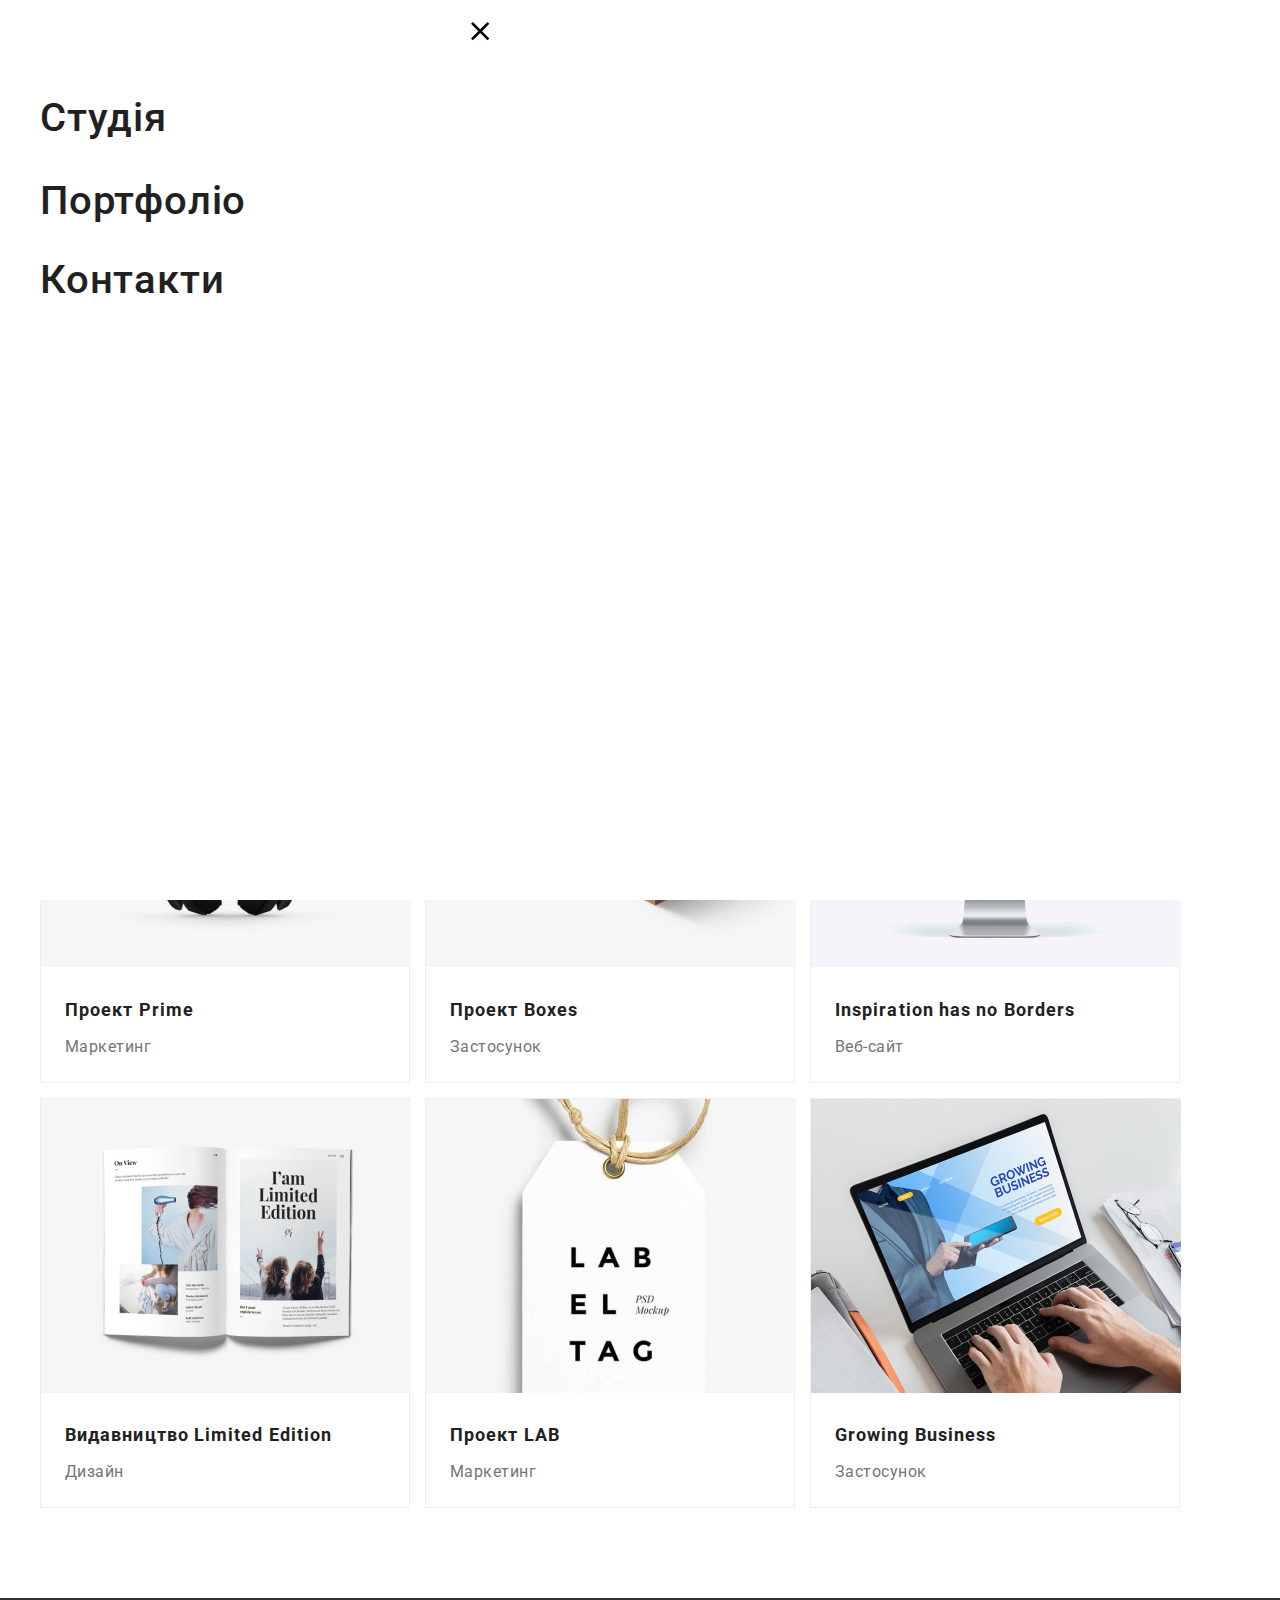
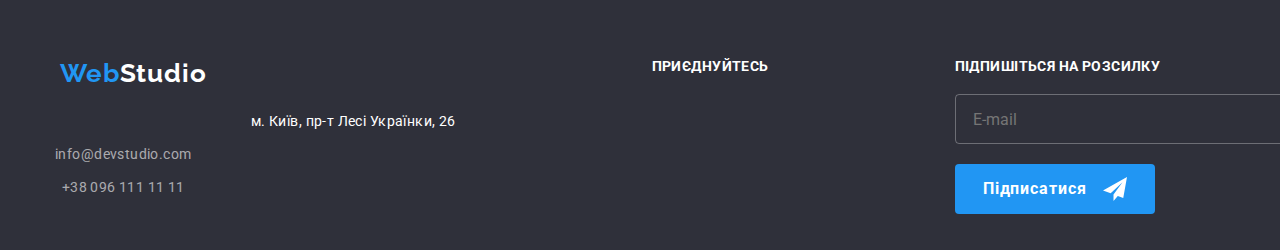
==== commit 7b12853b: "add burger munu and fixed bugs" ====
--- a/portfolio.html
+++ b/portfolio.html
@@ -19,42 +19,54 @@
   <header>
     <div class="container">
       <nav class="menu">
-        <a class="header--logo" href="/">
+        <a class="menu__logo" href="/">
           <span class="black--logo">Web</span>Studio</a
         >
 
-        <ul class="nav__list">
-          <li class="nav__item">
-            <a class="header--link" href="/">Студія</a>
-          </li>
-          <li class="nav__item">
-            <a class="header--link" href="./portfolio.html">Портфоліо</a>
-          </li>
-
-          <li class="nav__item">
-            <a class="header--link" href="#contacts">Контакти</a>
+<button class="mobile__btn" data-mobile-open>
+<svg width="40px" height="40px">
+  <use href="./images/symbol-defs(4).svg#icon-menu_24px"></use>
+</svg>
+</button>
+
+        <ul class="menu__list">
+          <li class="menu__item">
+            <a class="menu--link" href="/">Студія</a>
+          </li>
+          <li class="menu__item">
+            <a class="menu--link" href="./portfolio.html">Портфоліо</a>
+          </li>
+
+          <li class="menu__item">
+            <a class="menu--link" href="#contacts">Контакти</a>
           </li>
         </ul>
       </nav>
 
-      <ul class="header-contacts-list">
-        <li class="contacts-item">
+      <ul class="header__list">
+        <li class="header__item">
           <a
-            class="header-contacts contacts-link1"
-            href="mailto:info@devstudio.com">
+            class="header--contacts contacts--link1"
+            href="mailto:info@devstudio.com"
+          >
             <svg width="16px" height="12px" class="header--picture">
               <use
                 href="./images/symbol-defs (3).svg#icon-envelope-hover"
-              ></use></svg>info@devstudio.com
+              ></use></svg>
+            info@devstudio.com
           </a>
         </li>
 
-        <li class="contacts-item">
-          <a class="contacts-link2 header-contacts"
-          href="tel:+380961111111">
+        <li class="header__item">
+          <a
+            class="contacts--link2 header--contacts"
+            href="tel:+380961111111"
+          >
             <svg width="10px" height="16px" class="header--picture">
-              <use href="./images/symbol-defs (3).svg#icon-smartphone"></use>
-            </svg>+380961111111
+              <use
+                href="./images/symbol-defs (3).svg#icon-smartphone"
+              ></use></svg>
+            +380961111111
           </a>
           <!-- <a class="header-contacts" href="tel:+380961111111"
             >+38 096 111 11 11</a
@@ -68,111 +80,111 @@
 
       <main>
         <div class="container">
-        <ul class="main-list">
-          <li class="button-item"><button class="main-button" type="button">Усе</button></li>
-          <li class="button-item"><button class="main-button" type="button">Веб-сайти</button></li>
-          <li class="button-item"><button class="main-button" type="button">Застосунки</button></li>
-          <li class="button-item"><button class="main-button" type="button">Дизайн</button></li>
-          <li class="button-item"><button class="main-button" type="button">Маркетинг</button></li>
+        <ul class="buttons__list">
+          <li class="buttons__item"><button class="main--button" type="button">Усе</button></li>
+          <li class="buttons__item"><button class="main--button" type="button">Веб-сайти</button></li>
+          <li class="buttons__item"><button class="main--button" type="button">Застосунки</button></li>
+          <li class="buttons__item"><button class="main--button" type="button">Дизайн</button></li>
+          <li class="buttons__item"><button class="main--button" type="button">Маркетинг</button></li>
         </ul>
         </div>
         <div class="container">
-          <section class="posters__section">
-        <ul class="main-images">
-            <li class="images-item">
+          <section class="posters">
+        <ul class="posters__list">
+            <li class="posters__item">
               <img src="images/img (1).png" alt="imagess"/>
-              <div class="card-container"><h2 class="card-title">Технокряк</h2>
-              <h3 class="title-description">Веб-сайт</h3></div>
-              <div class="overlay">
-                <p class="overlay-text">
-                  Технокряк это современная площадка распространения коронавируса. Компании используют эту платформу
-                  для цифрового шпионажа и атак на защищённые сервера конкурентов.
-                </p>
-              </div>
-            </li>
-            <li class="images-item">
+              <div class="card-container"><h2 class="card__title">Технокряк</h2>
+              <h3 class="title__description">Веб-сайт</h3></div>
+              <div class="overlay">
+                <p class="overlay__text">
+                  Технокряк это современная площадка распространения коронавируса. Компании используют эту платформу
+                  для цифрового шпионажа и атак на защищённые сервера конкурентов.
+                </p>
+              </div>
+            </li>
+            <li class="posters__item">
               <img src="images/img (2).png" alt="imagess"/>
-              <div class="card-container"><h2 class="card-title">Постер New Orlean vs Golden Star</h2>
-              <h3 class="title-description">Дизайн</h3></div>
-              <div class="overlay">
-                <p class="overlay-text">
-                  Технокряк это современная площадка распространения коронавируса. Компании используют эту платформу
-                  для цифрового шпионажа и атак на защищённые сервера конкурентов.
-                </p>
-              </div>
-            </li>
-            <li class="images-item">
+              <div class="card-container"><h2 class="card__title">Постер New Orlean vs Golden Star</h2>
+              <h3 class="title__description">Дизайн</h3></div>
+              <div class="overlay">
+                <p class="overlay__text">
+                  Технокряк это современная площадка распространения коронавируса. Компании используют эту платформу
+                  для цифрового шпионажа и атак на защищённые сервера конкурентов.
+                </p>
+              </div>
+            </li>
+            <li class="posters__item">
               <img src="images/img (3).png" alt="imagess"/>
-              <div class="card-container"><h2 class="card-title">Ресторан Seafood</h2>
-              <h3 class="title-description">Застосунок</h3></div>
-              <div class="overlay">
-                <p class="overlay-text">
-                  Технокряк это современная площадка распространения коронавируса. Компании используют эту платформу
-                  для цифрового шпионажа и атак на защищённые сервера конкурентов.
-                </p>
-              </div>
-            </li>
-            <li class="images-item">
+              <div class="card-container"><h2 class="card__title">Ресторан Seafood</h2>
+              <h3 class="title__description">Застосунок</h3></div>
+              <div class="overlay">
+                <p class="overlay__text">
+                  Технокряк это современная площадка распространения коронавируса. Компании используют эту платформу
+                  для цифрового шпионажа и атак на защищённые сервера конкурентов.
+                </p>
+              </div>
+            </li>
+            <li class="posters__item">
               <img src="images/img (4).png" alt="imagess"/>
-              <div class="card-container"><h2 class="card-title">Проект Prime</h2>
-              <h3 class="title-description">Маркетинг</h3></div>
-              <div class="overlay">
-                <p class="overlay-text">
-                  Технокряк это современная площадка распространения коронавируса. Компании используют эту платформу
-                  для цифрового шпионажа и атак на защищённые сервера конкурентов.
-                </p>
-              </div>
-            </li>
-            <li class="images-item">
+              <div class="card-container"><h2 class="card__title">Проект Prime</h2>
+              <h3 class="title__description">Маркетинг</h3></div>
+              <div class="overlay">
+                <p class="overlay__text">
+                  Технокряк это современная площадка распространения коронавируса. Компании используют эту платформу
+                  для цифрового шпионажа и атак на защищённые сервера конкурентов.
+                </p>
+              </div>
+            </li>
+            <li class="posters__item">
               <img src="images/img (5).png" alt="imagess"/>
-              <div class="card-container"><h2 class="card-title">Проект Boxes</h2>
-              <h3 class="title-description">Застосунок</h3></div>
-              <div class="overlay">
-                <p class="overlay-text">
-                  Технокряк это современная площадка распространения коронавируса. Компании используют эту платформу
-                  для цифрового шпионажа и атак на защищённые сервера конкурентов.
-                </p>
-              </div>
-            </li>
-            <li class="images-item">
+              <div class="card-container"><h2 class="card__title">Проект Boxes</h2>
+              <h3 class="title__description">Застосунок</h3></div>
+              <div class="overlay">
+                <p class="overlay__text">
+                  Технокряк это современная площадка распространения коронавируса. Компании используют эту платформу
+                  для цифрового шпионажа и атак на защищённые сервера конкурентов.
+                </p>
+              </div>
+            </li>
+            <li class="posters__item">
               <img src="images/img (6).png" alt="imagess"/>
-              <div class="card-container"><h2 class="card-title">Inspiration has no Borders</h2>
-              <h3 class="title-description">Веб-сайт</h3></div>
-              <div class="overlay">
-                <p class="overlay-text">
-                  Технокряк это современная площадка распространения коронавируса. Компании используют эту платформу
-                  для цифрового шпионажа и атак на защищённые сервера конкурентов.
-                </p>
-              </div>
-            </li>
-            <li class="images-item">
+              <div class="card-container"><h2 class="card__title">Inspiration has no Borders</h2>
+              <h3 class="title__description">Веб-сайт</h3></div>
+              <div class="overlay">
+                <p class="overlay__text">
+                  Технокряк это современная площадка распространения коронавируса. Компании используют эту платформу
+                  для цифрового шпионажа и атак на защищённые сервера конкурентов.
+                </p>
+              </div>
+            </li>
+            <li class="posters__item">
               <img src="images/img (7).png" alt="imagess"/>
-              <div class="card-container"><h2 class="card-title">Видавництво Limited Edition</h2>
-              <h3 class="title-description">Дизайн</h3></div>
-              <div class="overlay">
-                <p class="overlay-text">
-                  Технокряк это современная площадка распространения коронавируса. Компании используют эту платформу
-                  для цифрового шпионажа и атак на защищённые сервера конкурентов.
-                </p>
-              </div>
-            </li>
-            <li class="images-item">
+              <div class="card-container"><h2 class="card__title">Видавництво Limited Edition</h2>
+              <h3 class="title__description">Дизайн</h3></div>
+              <div class="overlay">
+                <p class="overlay__text">
+                  Технокряк это современная площадка распространения коронавируса. Компании используют эту платформу
+                  для цифрового шпионажа и атак на защищённые сервера конкурентов.
+                </p>
+              </div>
+            </li>
+            <li class="posters__item">
               <img src="images/img (8).png" alt="imagess"/>
-              <div class="card-container"><h2 class="card-title">Проект LAB</h2>
-              <h3 class="title-description">Маркетинг</h3></div>
-              <div class="overlay">
-                <p class="overlay-text">
-                  Технокряк это современная площадка распространения коронавируса. Компании используют эту платформу
-                  для цифрового шпионажа и атак на защищённые сервера конкурентов.
-                </p>
-              </div>
-            </li>
-            <li class="images-item">
+              <div class="card-container"><h2 class="card__title">Проект LAB</h2>
+              <h3 class="title__description">Маркетинг</h3></div>
+              <div class="overlay">
+                <p class="overlay__text">
+                  Технокряк это современная площадка распространения коронавируса. Компании используют эту платформу
+                  для цифрового шпионажа и атак на защищённые сервера конкурентов.
+                </p>
+              </div>
+            </li>
+            <li class="posters__item">
               <img src="images/img (9).png" alt="imagess"/>
-              <div class="card-container"><h2 class="card-title">Growing Business</h2>
-              <h3 class="title-description">Застосунок</h3></div>
-              <div class="overlay">
-                <p class="overlay-text">
+              <div class="card-container"><h2 class="card__title">Growing Business</h2>
+              <h3 class="title__description">Застосунок</h3></div>
+              <div class="overlay">
+                <p class="overlay__text">
                   Технокряк это современная площадка распространения коронавируса. Компании используют эту платформу
                   для цифрового шпионажа и атак на защищённые сервера конкурентов.
                 </p>
@@ -183,76 +195,112 @@
         </div>
         <footer>
           <div class="container">
-            <div>
-            <ul class="footer__list">
-              <li class="footer--item">
-                <h2 class="footer-logo"><span class="white--logo">Web</span>Studio</h2>
-              </li>
-              <li class="footer--item">
-                <a
-                  class="footer--link"
-                  href="https://www.google.com.ua/maps/place/%D0%A0%D0%B5%D0%B3%D0%B8%D0%BE%D0%BD%D0%B0%D0%BB%D1%8C%D0%BD%D1%8B%D0%B9+%D1%81%D0%B5%D1%80%D0%B2%D0%B8%D1%81%D0%BD%D1%8B%D0%B9+%D1%86%D0%B5%D0%BD%D1%82%D1%80+%D0%9C%D0%92%D0%94+%D0%9A%D0%B8%D0%B5%D0%B2%D1%81%D0%BA%D0%BE%D0%B9+%D0%BE%D0%B1%D0%BB%D0%B0%D1%81%D1%82%D0%B8/@50.4267641,30.5365487,17z/data=!3m1!4b1!4m5!3m4!1s0x40d4c9352844eb2b:0x50bd53498a7bb884!8m2!3d50.4267607!4d30.5387374?hl=ru"
-                  >м. Київ, пр-т Лесі Українки, 26</a
-                >
-              </li>
+            <div class="footer__address">
+              <ul class="footer__list">
+                <li class="footer__item">
+                  <h2 class="footer-logo">
+                    <span class="white__logo">Web</span>Studio
+                  </h2>
+                </li>
+                <li class="footer__item">
+                  <a
+                    class="footer--link"
+                    href="https://www.google.com.ua/maps/place/%D0%A0%D0%B5%D0%B3%D0%B8%D0%BE%D0%BD%D0%B0%D0%BB%D1%8C%D0%BD%D1%8B%D0%B9+%D1%81%D0%B5%D1%80%D0%B2%D0%B8%D1%81%D0%BD%D1%8B%D0%B9+%D1%86%D0%B5%D0%BD%D1%82%D1%80+%D0%9C%D0%92%D0%94+%D0%9A%D0%B8%D0%B5%D0%B2%D1%81%D0%BA%D0%BE%D0%B9+%D0%BE%D0%B1%D0%BB%D0%B0%D1%81%D1%82%D0%B8/@50.4267641,30.5365487,17z/data=!3m1!4b1!4m5!3m4!1s0x40d4c9352844eb2b:0x50bd53498a7bb884!8m2!3d50.4267607!4d30.5387374?hl=ru"
+                    >м. Київ, пр-т Лесі Українки, 26</a
+                  >
+                </li>
     
-              <li class="footer--item">
-                <a class="footer--address" href="mailto:info@devstudio.com"
-                  >info@devstudio.com</a
-                >
-              </li>
+                <li class="footer__item">
+                  <a class="address" href="mailto:info@devstudio.com"
+                    >info@devstudio.com</a
+                  >
+                </li>
     
-              <li class="footer--item">
-                <a class="footer--address" href="tel:+380961111111"
-                  >+38 096 111 11 11</a
-                >
-              </li>
-            </ul>
+                <li class="footer__item">
+                  <a class="address" href="tel:+380961111111">+38 096 111 11 11</a>
+                </li>
+              </ul>
             </div>
-          <div class="">
-            <h2 class="icon--title">Приєднуйтесь</h2>
-            <ul class="icon__list">
-              <li class="footer--icon">
-                <a class="footer--svg">
-                  <svg width="20px" height="20px">
-                    <use href="./images/symbol-defs.svg#icon-instagram"></use>
-                  </svg>
-                </a>
-              </li>
-              <li class="footer--icon">
-                <a class="footer--svg">
-                  <svg width="20px" height="20px">
-                    <use href="./images/symbol-defs.svg#icon-twitter"></use>
-                  </svg>
-                </a>
-              </li>
-              <li class="footer--icon">
-                <a class="footer--svg">
-                  <svg width="20px" height="20px">
-                    <use href="./images/symbol-defs.svg#icon-facebook"></use>
-                  </svg>
-                </a>
-              </li>
-              <li class="footer--icon">
-                <a class="footer--svg">
-                  <svg width="20px" height="20px">
-                    <use href="./images/symbol-defs.svg#icon-linkedin"></use>
-                  </svg>
-                </a>
-              </li>
-            </ul>
-          </div>
-          <div class="footer__mailing">
-            <h3 class="title-input-text">Підпишіться на розсилку</h3>
-            <input type="text" placeholder="E-mail" class="footer-input">
-            <button type="button" class="footer--btn"><svg width="24" height="24" class="footer--button--pic">
-              <use href="./images12/svg/telegram.svg#telegram"></use>
-            </svg><span class="footer--button__text">Підписатися</span></button>
-            
-          </div>
+            <div class="social__networks">
+              <h2 class="icon__title">Приєднуйтесь</h2>
+              <ul class="icon__list">
+                <li class="footer__icon">
+                  <a class="footer--svg">
+                    <svg width="20px" height="20px">
+                      <use href="./images/symbol-defs.svg#icon-instagram"></use>
+                    </svg>
+                  </a>
+                </li>
+                <li class="footer__icon">
+                  <a class="footer--svg">
+                    <svg width="20px" height="20px">
+                      <use href="./images/symbol-defs.svg#icon-twitter"></use>
+                    </svg>
+                  </a>
+                </li>
+                <li class="footer__icon">
+                  <a class="footer--svg">
+                    <svg width="20px" height="20px">
+                      <use href="./images/symbol-defs.svg#icon-facebook"></use>
+                    </svg>
+                  </a>
+                </li>
+                <li class="footer__icon">
+                  <a class="footer--svg">
+                    <svg width="20px" height="20px">
+                      <use href="./images/symbol-defs.svg#icon-linkedin"></use>
+                    </svg>
+                  </a>
+                </li>
+              </ul>
+            </div>
+            <div class="footer__mailing">
+              <h3 class="title-input-text">Підпишіться на розсилку</h3>
+              <input type="text" placeholder="E-mail" class="footer-input" />
+              <button type="button" class="footer--btn">
+                <svg width="24" height="24" class="footer__button__pic">
+                  <use href="./images/symbol-defs(4).svg#icon-icon-send"></use></svg>
+                <span class="footer--button__text">Підписатися</span>
+              </button>
+            </div>
           </div>
         </footer>
     </main>
-    
+    <div class="backdrop is-hidden" data-mobile>
+      <div class="mobile-modal">
+        <button data-mobile-close class="close__modal">
+          <svg width="18.67px" height="18.67px">
+            <use href="./images/symbol-defs(4).svg#icon-close_24px"></use>
+          </svg>
+        </button>
+        <ul class="mobile-modal__list">
+          <li class="mobile-modal__item">
+            <a href="/" class="mobile-modal__link">Студія</a>
+          </li>
+          <li class="mobile-modal__item">
+            <a href="./portfolio.html" class="mobile-modal__link">Портфоліо</a>
+          </li>
+          <li class="mobile-modal__item">
+            <a href="#contacts" class="mobile-modal__link">Контакти</a>
+          </li>
+        </ul>
+      </div>
+    <script>
+      (() => {
+  const refs = {
+    openModalBtn: document.querySelector("[data-mobile-open]"),
+    closeModalBtn: document.querySelector("[data-mobile-close]"),
+    modal: document.querySelector("[data-mobile]"),
+  };
+
+  refs.openModalBtn.addEventListener("click", toggleModal);
+  refs.closeModalBtn.addEventListener("click", toggleModal);
+
+  function toggleModal() {
+    document.body.classList.toggle("modal-open");
+    refs.modal.classList.toggle("is-hidden");
+  }
+})();
+    </script>
 </body>
 </html>--- a/css/portfolio.min.css
+++ b/css/portfolio.min.css
@@ -1 +1 @@
-.footer-logo,.header--logo{font-family:"Raleway";font-weight:700;font-size:26px;line-height:31px;letter-spacing:.03em}ul{list-style:none;margin:0;padding:0}a{text-decoration:none}h1,h2,h3,h4,h5,h6{margin:0;padding:0}p{margin:0}body{font-family:"Roboto"}.container{width:1200px;margin-left:auto;margin-right:auto;padding-left:15px;padding-right:15px}.card-container{padding-left:24px;padding-bottom:20px;padding-top:20px}header .container{height:80px;display:-webkit-box;display:-ms-flexbox;display:flex;-webkit-box-align:center;-ms-flex-align:center;align-items:center}.black--logo{color:#2196f3}.nav__list{text-align:center;display:-webkit-box;display:-ms-flexbox;display:flex;-webkit-box-align:center;-ms-flex-align:center;align-items:center;margin-left:95px}.nav__item{margin-left:55px}.nav__item:first-child{margin-left:0}.menu{display:-webkit-box;display:-ms-flexbox;display:flex;-webkit-box-align:center;-ms-flex-align:center;align-items:center;margin-right:auto}header{display:-webkit-box;display:-ms-flexbox;display:flex;-webkit-box-align:center;-ms-flex-align:center;align-items:center}.header--logo{color:#000;text-decoration:none}.header--link{font-weight:500;font-size:14px;line-height:1.1em;letter-spacing:.02em;color:#212121;position:relative;padding-bottom:31px}.header--link::after{content:"";display:block;width:100%;height:5px;background-color:#2196f3;border-radius:3px;position:absolute;top:43px;left:0;-webkit-transition:opacity 250ms cubic-bezier(0.165, 0.84, 0.44, 1) 350ms,-webkit-transform 500ms cubic-bezier(0.175, 0.885, 0.32, 1.275);transition:opacity 250ms cubic-bezier(0.165, 0.84, 0.44, 1) 350ms,-webkit-transform 500ms cubic-bezier(0.175, 0.885, 0.32, 1.275);transition:opacity 250ms cubic-bezier(0.165, 0.84, 0.44, 1) 350ms,transform 500ms cubic-bezier(0.175, 0.885, 0.32, 1.275);transition:opacity 250ms cubic-bezier(0.165, 0.84, 0.44, 1) 350ms,transform 500ms cubic-bezier(0.175, 0.885, 0.32, 1.275),-webkit-transform 500ms cubic-bezier(0.175, 0.885, 0.32, 1.275);-webkit-transform:scaleX(0);transform:scaleX(0)}.header--link:hover::after{opacity:1;width:100%;-webkit-transform:scaleX(1);transform:scaleX(1)}.header--link:hover{color:#2196f3}.header-contacts{color:#2f303a;display:block}.header-contacts-list{display:-webkit-box;display:-ms-flexbox;display:flex}.header-contacts:hover{color:#2196f3}.contacts-item:first-child{margin-right:50px}.contacts-link1,.contacts-link2{margin-right:10px}.contacts-link1:hover{fill:#2196f3}.contacts-item{display:-webkit-box;display:-ms-flexbox;display:flex;-webkit-box-align:center;-ms-flex-align:center;align-items:center}.contacts-link2:hover{fill:#2196f3}.contacts-item:nth-child(2){margin-right:10px}.header--picture{margin-right:10px}main{padding-top:90px}.main-button{font-weight:500;font-size:16px;line-height:26px;text-align:center;letter-spacing:.03em;color:#212121;background:#f5f4fa;border:none;padding:6px 22px;border-radius:5px}.button-item{margin-left:8px}.main-button:hover{background-color:#2196f3}.main-list{display:-webkit-box;display:-ms-flexbox;display:flex;-webkit-box-pack:center;-ms-flex-pack:center;justify-content:center}.main-images{padding-top:54px;display:-webkit-box;display:-ms-flexbox;display:flex;-ms-flex-wrap:wrap;flex-wrap:wrap;margin:-15px}img{width:370px}.images-item{-webkit-box-sizing:border-box;box-sizing:border-box;background:#fff;border:1px solid #eee;width:370px;margin:15px;position:relative}.images-item:hover{-webkit-box-shadow:0px 1px 1px rgba(0,0,0,.12),0px 4px 4px rgba(0,0,0,.06),1px 4px 6px rgba(0,0,0,.16);box-shadow:0px 1px 1px rgba(0,0,0,.12),0px 4px 4px rgba(0,0,0,.06),1px 4px 6px rgba(0,0,0,.16)}.card-title{font-weight:700;font-size:18px;line-height:36px;letter-spacing:.06em;color:#212121;margin-bottom:4px}.title-description{font-family:"Roboto";font-style:normal;font-weight:400;font-size:16px;line-height:30px;letter-spacing:.03em;color:#757575}.overlay{position:absolute;width:370px;height:294px;top:0;left:0;right:0;opacity:0;-webkit-transform:translateY(100%);transform:translateY(100%);padding-top:63px;padding-left:24px;padding-right:24px;-webkit-transition:opacity 300ms cubic-bezier(0.1, 0.54, 0.95, 0.6),background-color 250ms cubic-bezier(0.44, 0.32, 0.36, 0.69),-webkit-transform 300ms cubic-bezier(0.6, -0.02, 0.59, 0.88);transition:opacity 300ms cubic-bezier(0.1, 0.54, 0.95, 0.6),background-color 250ms cubic-bezier(0.44, 0.32, 0.36, 0.69),-webkit-transform 300ms cubic-bezier(0.6, -0.02, 0.59, 0.88);transition:transform 300ms cubic-bezier(0.6, -0.02, 0.59, 0.88),opacity 300ms cubic-bezier(0.1, 0.54, 0.95, 0.6),background-color 250ms cubic-bezier(0.44, 0.32, 0.36, 0.69);transition:transform 300ms cubic-bezier(0.6, -0.02, 0.59, 0.88),opacity 300ms cubic-bezier(0.1, 0.54, 0.95, 0.6),background-color 250ms cubic-bezier(0.44, 0.32, 0.36, 0.69),-webkit-transform 300ms cubic-bezier(0.6, -0.02, 0.59, 0.88)}.overlay:hover{background:rgba(33,150,243,.9);-webkit-transform:translate(0);transform:translate(0);color:#fff;padding-top:63px;padding-left:24px;padding-right:24px;opacity:1}.overlay-text{font-weight:400;font-size:18px;line-height:28px;letter-spacing:.03em;color:#fff}.posters__section{padding-bottom:90px}footer{height:252px;background-color:#2f303a;padding-top:60px;padding-bottom:57px}.footer-logo{color:#fff;margin-bottom:20px}.footer--link{font-family:"Roboto";font-style:normal;font-weight:400;font-size:14px;line-height:24px;letter-spacing:.03em;color:#fff}.footer--item{margin-bottom:9px}.white--logo{color:#2196f3}.footer--address{font-family:"Roboto";font-weight:400;font-size:14px;line-height:24px;letter-spacing:.03em;color:rgba(255,255,255,.6)}.icon__list{display:-webkit-box;display:-ms-flexbox;display:flex;-webkit-box-pack:center;-ms-flex-pack:center;justify-content:center;margin-left:70px}.footer--icon{margin-top:20px;width:44px;height:44px;margin-left:10px}.footer--icon:first-child{margin-left:0}.icon--title{font-weight:700;font-size:14px;line-height:16px;letter-spacing:.03em;text-transform:uppercase;color:#fff;padding-top:72px;margin-left:70px}.footer--svg{fill:#fff;-webkit-animation-timing-function:cubic-bezier(0.01, -0.01, 0.55, 1);animation-timing-function:cubic-bezier(0.01, -0.01, 0.55, 1);-webkit-transition-duration:250ms;transition-duration:250ms;-webkit-transition-delay:50ms;transition-delay:50ms}.footer-svg:hover{border-radius:50%;background-color:#2196f3;padding-left:12px;padding-right:12px;padding-top:12px;padding-bottom:12px;border-color:#2196f3;color:#fff}footer .container{display:-webkit-box;display:-ms-flexbox;display:flex}.footer-input{width:358px;height:50px;border:1px solid rgba(255,255,255,.3);border-radius:4px;background-color:rgba(0,0,0,0);padding-top:15px;padding-bottom:15px;color:#fff;margin-top:20px;padding-left:17.32px}.title-input-text{font-weight:700;font-size:14px;line-height:16px;letter-spacing:.03em;text-transform:uppercase;color:#fff;display:-webkit-box;display:-ms-flexbox;display:flex}.footer--btn{background:#2196f3;border-radius:4px;width:200px;height:50px;color:#fff;border:0;font-family:"Roboto";font-style:normal;font-weight:700;font-size:16px;line-height:30px;letter-spacing:.06em;color:#fff;margin-left:12px;position:relative;-webkit-box-align:center;-ms-flex-align:center;align-items:center}/*# sourceMappingURL=portfolio.min.css.map */+ul{list-style:none;margin:0;padding:0}a{text-decoration:none}h1,h2,h3,h4,h5,h6{margin:0;padding:0}p{margin:0}body{font-family:"Roboto"}@media screen and (min-width: 480px){.container{width:480px;margin-left:auto;margin-right:auto;padding-left:15px;padding-right:15px}}@media screen and (min-width: 768px){.container{width:768px}}@media screen and (min-width: 1200px){.container{width:1200px}}.card-container{padding-left:24px;padding-bottom:20px;padding-top:20px}header .container{height:80px;display:-webkit-box;display:-ms-flexbox;display:flex;-webkit-box-align:center;-ms-flex-align:center;align-items:center}.black--logo{color:#2196f3}.menu__list{display:none}@media screen and (min-width: 768px){.menu__list{display:-webkit-box;display:-ms-flexbox;display:flex}}@media screen and (min-width: 1200px){.menu__list{text-align:center;display:-webkit-box;display:-ms-flexbox;display:flex;-webkit-box-align:center;-ms-flex-align:center;align-items:center;margin-left:95px}}@media screen and (min-width: 768px){.menu__item{margin-left:51px}}@media screen and (min-width: 1200px){.menu__item{margin-left:55px}}@media screen and (min-width: 768px){.menu__item:first-child{margin-left:88px}}@media screen and (min-width: 1200px){.menu__item:first-child{margin-left:0}}.menu{display:-webkit-box;display:-ms-flexbox;display:flex;-webkit-box-align:center;-ms-flex-align:center;align-items:center;margin-right:auto}header{display:-webkit-box;display:-ms-flexbox;display:flex;-webkit-box-align:center;-ms-flex-align:center;align-items:center}.menu__logo{font-family:"Raleway";font-weight:700;font-size:26px;line-height:31px;letter-spacing:.03em;color:#000;text-decoration:none;display:block;margin-right:auto}.menu--link{font-weight:500;font-size:14px;line-height:1.1em;letter-spacing:.02em;color:#212121;position:relative;padding-bottom:31px}.menu--link::after{content:"";display:block;width:100%;height:5px;background-color:#2196f3;border-radius:3px;position:absolute;top:43px;left:0;-webkit-transition:opacity 250ms cubic-bezier(0.165, 0.84, 0.44, 1) 350ms,-webkit-transform 500ms cubic-bezier(0.175, 0.885, 0.32, 1.275);transition:opacity 250ms cubic-bezier(0.165, 0.84, 0.44, 1) 350ms,-webkit-transform 500ms cubic-bezier(0.175, 0.885, 0.32, 1.275);transition:opacity 250ms cubic-bezier(0.165, 0.84, 0.44, 1) 350ms,transform 500ms cubic-bezier(0.175, 0.885, 0.32, 1.275);transition:opacity 250ms cubic-bezier(0.165, 0.84, 0.44, 1) 350ms,transform 500ms cubic-bezier(0.175, 0.885, 0.32, 1.275),-webkit-transform 500ms cubic-bezier(0.175, 0.885, 0.32, 1.275);-webkit-transform:scaleX(0);transform:scaleX(0)}.menu--link:hover::after{opacity:1;width:100%;-webkit-transform:scaleX(1);transform:scaleX(1)}.menu--link:hover{color:#2196f3}.header__list{display:none}@media screen and (min-width: 768px){.header__list{display:block;margin-left:96px}}@media screen and (min-width: 1200px){.header__list{text-align:center;display:-webkit-box;display:-ms-flexbox;display:flex;-webkit-box-align:center;-ms-flex-align:center;align-items:center}}.header--contacts{color:#2f303a;display:block}.header--contacts:hover{color:#2196f3}.header__item:first-child{margin-right:50px}.contacts--link1,.contacts--link2{margin-right:10px;display:-webkit-box;display:-ms-flexbox;display:flex}@media screen and (min-width: 768px){.contacts--link1,.contacts--link2{font-weight:500;font-size:14px;line-height:16px;letter-spacing:.02em;font-weight:500;font-size:12px;line-height:14px;letter-spacing:.02em;color:#757575}}@media screen and (min-width: 1200px){.contacts--link1,.contacts--link2{font-weight:500;font-size:14px;line-height:16px;letter-spacing:.02em}}.contacts--link1:hover{fill:#2196f3}@media screen and (min-width: 1200px){.header__item{display:-webkit-box;display:-ms-flexbox;display:flex;-webkit-box-align:center;-ms-flex-align:center;align-items:center}}.header__item:nth-child(2){margin-top:10px}.contacts--link2:hover{fill:#2196f3}.header__item:nth-child(2){margin-right:10px}.header--picture{margin-right:10px}.mobile__btn{border:none;background-color:#fff;margin-left:276px;display:block}@media screen and (min-width: 768px){.mobile__btn{display:none}}.mobile-modal{width:100%;height:100%;position:absolute;background-color:#fff;-webkit-transform:translate(-50%, -50%);transform:translate(-50%, -50%);top:50%;left:50%}.close__modal{border:none;background-color:#fff;margin-left:465px;margin-top:21px}.mobile-modal__link{font-weight:500;font-size:40px;line-height:47px;letter-spacing:.02em;color:#212121}.mobile-modal__link:hover{color:#2196f3}.mobile-modal__item:first-child{margin-top:48px;margin-bottom:35.71px}.mobile-modal__item:nth-child(2){margin-bottom:32px}.mobile-modal__list{margin-left:40px}.mobile-modal__item:last-child{margin-bottom:302px}.mobile-modal__tel{font-weight:500;font-size:34px;line-height:40px;letter-spacing:.02em;color:#2196f3;margin-left:40px;display:block;margin-bottom:30px}.mobile-modal__mail{font-weight:500;font-size:24px;line-height:28px;letter-spacing:.02em;color:#757575;margin-left:40px;display:block;margin-bottom:64px}.mobile-modal-social__list{display:-webkit-box;display:-ms-flexbox;display:flex;margin-left:40px}.mobile-modal-social__item{font-weight:500;font-size:18px;line-height:22px;letter-spacing:.02em;color:#2196f3;margin-left:20px}.mobile-modal-social__item:first-child{margin-left:0}.mobile-modal-social__item:nth-child(2)::before{border-left:1px solid #212121;margin-right:10px}.mobile-modal-social__item:nth-child(3)::before{border-left:1px solid #212121;margin-right:10px}.mobile-modal-social__item:nth-child(4)::before{border-left:1px solid #212121;margin-right:10px}@media screen and (min-width: 480px){main{padding-top:60px}}@media screen and (min-width: 768px){main{padding-top:60px}}@media screen and (min-width: 1200px){main{padding-top:90px}}.main--button{font-weight:500;font-size:16px;line-height:26px;text-align:center;letter-spacing:.03em;color:#212121;background:#f5f4fa;border:none;padding:6px 22px;border-radius:5px}.buttons__item{margin-left:8px}@media screen and (min-width: 480px){.buttons__item{margin-top:15px}}@media screen and (min-width: 1200px){.buttons__item{margin-top:0}}@media screen and (min-width: 480px){.buttons__item:nth-child(4){margin-left:-20px}}@media screen and (min-width: 1200px){.buttons__item:nth-child(4){margin-left:8px}}@media screen and (min-width: 480px){.buttons__item:nth-child(3){margin-right:40px}}@media screen and (min-width: 1200px){.buttons__item:nth-child(3){margin-right:0}}@media screen and (min-width: 480px){.buttons__item:first-child{margin-left:-20px}}.main--button:hover{background-color:#2196f3}@media screen and (min-width: 480px){.buttons__list{display:-webkit-box;display:-ms-flexbox;display:flex;-ms-flex-wrap:wrap;flex-wrap:wrap}}@media screen and (min-width: 768px){.buttons__list{margin-top:0;margin-left:96px}}@media screen and (min-width: 1200px){.buttons__list{display:-webkit-box;display:-ms-flexbox;display:flex;-webkit-box-pack:center;-ms-flex-pack:center;justify-content:center;margin-left:0}}.posters__list{padding-top:54px;display:-webkit-box;display:-ms-flexbox;display:flex;-ms-flex-wrap:wrap;flex-wrap:wrap;margin:-15px}@media screen and (min-width: 480px){img{width:415px}}@media screen and (min-width: 768px){img{width:354px}}@media screen and (min-width: 1200px){img{width:370px}}@media screen and (min-width: 480px){.posters__item{-webkit-box-sizing:border-box;box-sizing:border-box;background:#fff;border:1px solid #eee;position:relative;width:415px;margin-left:15px;margin-top:30px}}@media screen and (min-width: 768px){.posters__item{width:354px}}@media screen and (min-width: 1200px){.posters__item{width:370px;margin:15px;margin-left:0;margin-top:0}}@media screen and (min-width: 480px){.posters__item:first-child{margin-top:0}}@media screen and (min-width: 768px){.posters__item:nth-child(2){margin-top:0}}.posters__item:hover{-webkit-box-shadow:0px 1px 1px rgba(0,0,0,.12),0px 4px 4px rgba(0,0,0,.06),1px 4px 6px rgba(0,0,0,.16);box-shadow:0px 1px 1px rgba(0,0,0,.12),0px 4px 4px rgba(0,0,0,.06),1px 4px 6px rgba(0,0,0,.16)}.card__title{font-weight:700;font-size:18px;line-height:36px;letter-spacing:.06em;color:#212121;margin-bottom:4px}.title__description{font-family:"Roboto";font-style:normal;font-weight:400;font-size:16px;line-height:30px;letter-spacing:.03em;color:#757575}.overlay{position:absolute;width:370px;height:294px;top:0;left:0;right:0;opacity:0;-webkit-transform:translateY(100%);transform:translateY(100%);padding-top:63px;padding-left:24px;padding-right:24px;-webkit-transition:opacity 300ms cubic-bezier(0.1, 0.54, 0.95, 0.6),background-color 250ms cubic-bezier(0.44, 0.32, 0.36, 0.69),-webkit-transform 300ms cubic-bezier(0.6, -0.02, 0.59, 0.88);transition:opacity 300ms cubic-bezier(0.1, 0.54, 0.95, 0.6),background-color 250ms cubic-bezier(0.44, 0.32, 0.36, 0.69),-webkit-transform 300ms cubic-bezier(0.6, -0.02, 0.59, 0.88);transition:transform 300ms cubic-bezier(0.6, -0.02, 0.59, 0.88),opacity 300ms cubic-bezier(0.1, 0.54, 0.95, 0.6),background-color 250ms cubic-bezier(0.44, 0.32, 0.36, 0.69);transition:transform 300ms cubic-bezier(0.6, -0.02, 0.59, 0.88),opacity 300ms cubic-bezier(0.1, 0.54, 0.95, 0.6),background-color 250ms cubic-bezier(0.44, 0.32, 0.36, 0.69),-webkit-transform 300ms cubic-bezier(0.6, -0.02, 0.59, 0.88)}.overlay:hover{background:rgba(33,150,243,.9);-webkit-transform:translate(0);transform:translate(0);color:#fff;padding-top:63px;padding-left:24px;padding-right:24px;opacity:1}.overlay__text{font-weight:400;font-size:18px;line-height:28px;letter-spacing:.03em;color:#fff}.posters{padding-bottom:90px}@media screen and (min-width: 480px){footer{height:603px;padding-top:60px;background-color:#2f303a}}@media screen and (min-width: 768px){footer{height:463px}}@media screen and (min-width: 1200px){footer{height:252px;padding-bottom:57px}}@media screen and (min-width: 480px){.footer-logo{font-family:"Raleway";font-weight:700;font-size:24px;line-height:28px;letter-spacing:.03em;color:#fff;margin-bottom:20px}}@media screen and (min-width: 768px){.footer-logo{font-weight:700;font-size:24px;line-height:28px;letter-spacing:.03em;margin-right:440px}}@media screen and (min-width: 1200px){.footer-logo{font-family:"Raleway";font-weight:700;font-size:26px;line-height:31px;letter-spacing:.03em;color:#fff;margin-bottom:20px;margin-left:0;margin-top:0}}@media screen and (min-width: 480px){.footer__address{text-align:center}}@media screen and (min-width: 768px){.footer__address{margin-left:0}}@media screen and (min-width: 480px){.footer--link{font-weight:400;font-size:14px;line-height:24px;letter-spacing:.03em;color:#fff}}@media screen and (min-width: 768px){.footer--link{font-weight:400;font-size:14px;line-height:24px;letter-spacing:.03em;color:#fff}}@media screen and (min-width: 1200px){.footer--link{font-weight:400;font-size:14px;line-height:24px;letter-spacing:.03em;color:#fff;margin-left:0;margin-right:0}}.footer__item{margin-bottom:9px}.white__logo{color:#2196f3}@media screen and (min-width: 480px){.address{font-weight:400;font-size:14px;line-height:24px;letter-spacing:.03em;color:rgba(255,255,255,.6)}}@media screen and (min-width: 768px){.address{margin-right:460px}}@media screen and (min-width: 480px){.icon__list{display:-webkit-box;display:-ms-flexbox;display:flex;margin-left:137px}}@media screen and (min-width: 768px){.icon__list{margin-left:473px;margin-bottom:0}}@media screen and (min-width: 1200px){.icon__list{display:-webkit-box;display:-ms-flexbox;display:flex;-webkit-box-pack:center;-ms-flex-pack:center;justify-content:center;margin-left:0;margin-bottom:0;margin-right:0}}.footer__icon{margin-top:20px;width:44px;height:44px;margin-left:10px}.footer__icon:first-child{margin-left:0}@media screen and (min-width: 480px){.icon__title{font-weight:700;font-size:14px;line-height:16px;letter-spacing:.03em;text-transform:uppercase;color:#fff;text-align:center;margin-top:60px}}@media screen and (min-width: 768px){.icon__title{margin-left:503px;margin-bottom:0;margin-right:110px}}@media screen and (min-width: 1200px){.icon__title{font-weight:700;font-size:14px;line-height:16px;letter-spacing:.03em;text-transform:uppercase;color:#fff;margin-right:93px;margin-top:0;margin-left:0}}.footer--svg{fill:#fff;-webkit-animation-timing-function:cubic-bezier(0.01, -0.01, 0.55, 1);animation-timing-function:cubic-bezier(0.01, -0.01, 0.55, 1);-webkit-transition-duration:250ms;transition-duration:250ms;-webkit-transition-delay:50ms;transition-delay:50ms}.footer--svg:hover{border-radius:50%;background-color:#2196f3;padding-left:12px;padding-right:12px;padding-top:12px;padding-bottom:12px;border-color:#2196f3;color:#fff}@media screen and (min-width: 480px){footer .container{display:block}}@media screen and (min-width: 1200px){footer .container{display:-webkit-box;display:-ms-flexbox;display:flex}}@media screen and (min-width: 480px){.footer-input{width:450px;height:50px;border:1px solid rgba(255,255,255,.3);border-radius:4px;background-color:rgba(0,0,0,0);padding-top:15px;padding-bottom:15px;color:#fff;margin-top:20px;padding-left:17.32px}}@media screen and (min-width: 1200px){.footer-input{width:358px;height:50px;border:1px solid rgba(255,255,255,.3);border-radius:4px;background-color:rgba(0,0,0,0);padding-top:15px;padding-bottom:15px;color:#fff;margin-top:20px;padding-left:17.32px}}@media screen and (min-width: 480px){.title-input-text{font-weight:700;font-size:14px;line-height:16px;text-align:center;letter-spacing:.03em;text-transform:uppercase;color:#fff;margin-top:60px}}@media screen and (min-width: 1200px){.title-input-text{font-weight:700;font-size:14px;line-height:16px;letter-spacing:.03em;text-transform:uppercase;color:#fff;display:-webkit-box;display:-ms-flexbox;display:flex;margin-top:0}}@media screen and (min-width: 480px){.footer--btn{margin-top:20px;-webkit-box-align:center;-ms-flex-align:center;align-items:center;background:#2196f3;border-radius:4px;width:200px;height:50px;color:#fff;border:0;font-weight:700;font-size:16px;line-height:30px;letter-spacing:.06em;color:#fff;margin-left:12px;position:relative;margin-left:125px}}@media screen and (min-width: 1200px){.footer--btn{background:#2196f3;border-radius:4px;width:200px;height:50px;color:#fff;border:0;font-weight:700;font-size:16px;line-height:30px;letter-spacing:.06em;color:#fff;margin-left:0;position:relative}}@media screen and (min-width: 1200px){.footer__mailing{margin-left:93px}}.footer__button__pic{position:absolute;top:13px;left:148px;fill:#fff}.footer--button__text{position:absolute;top:10px;left:28px}/*# sourceMappingURL=portfolio.min.css.map */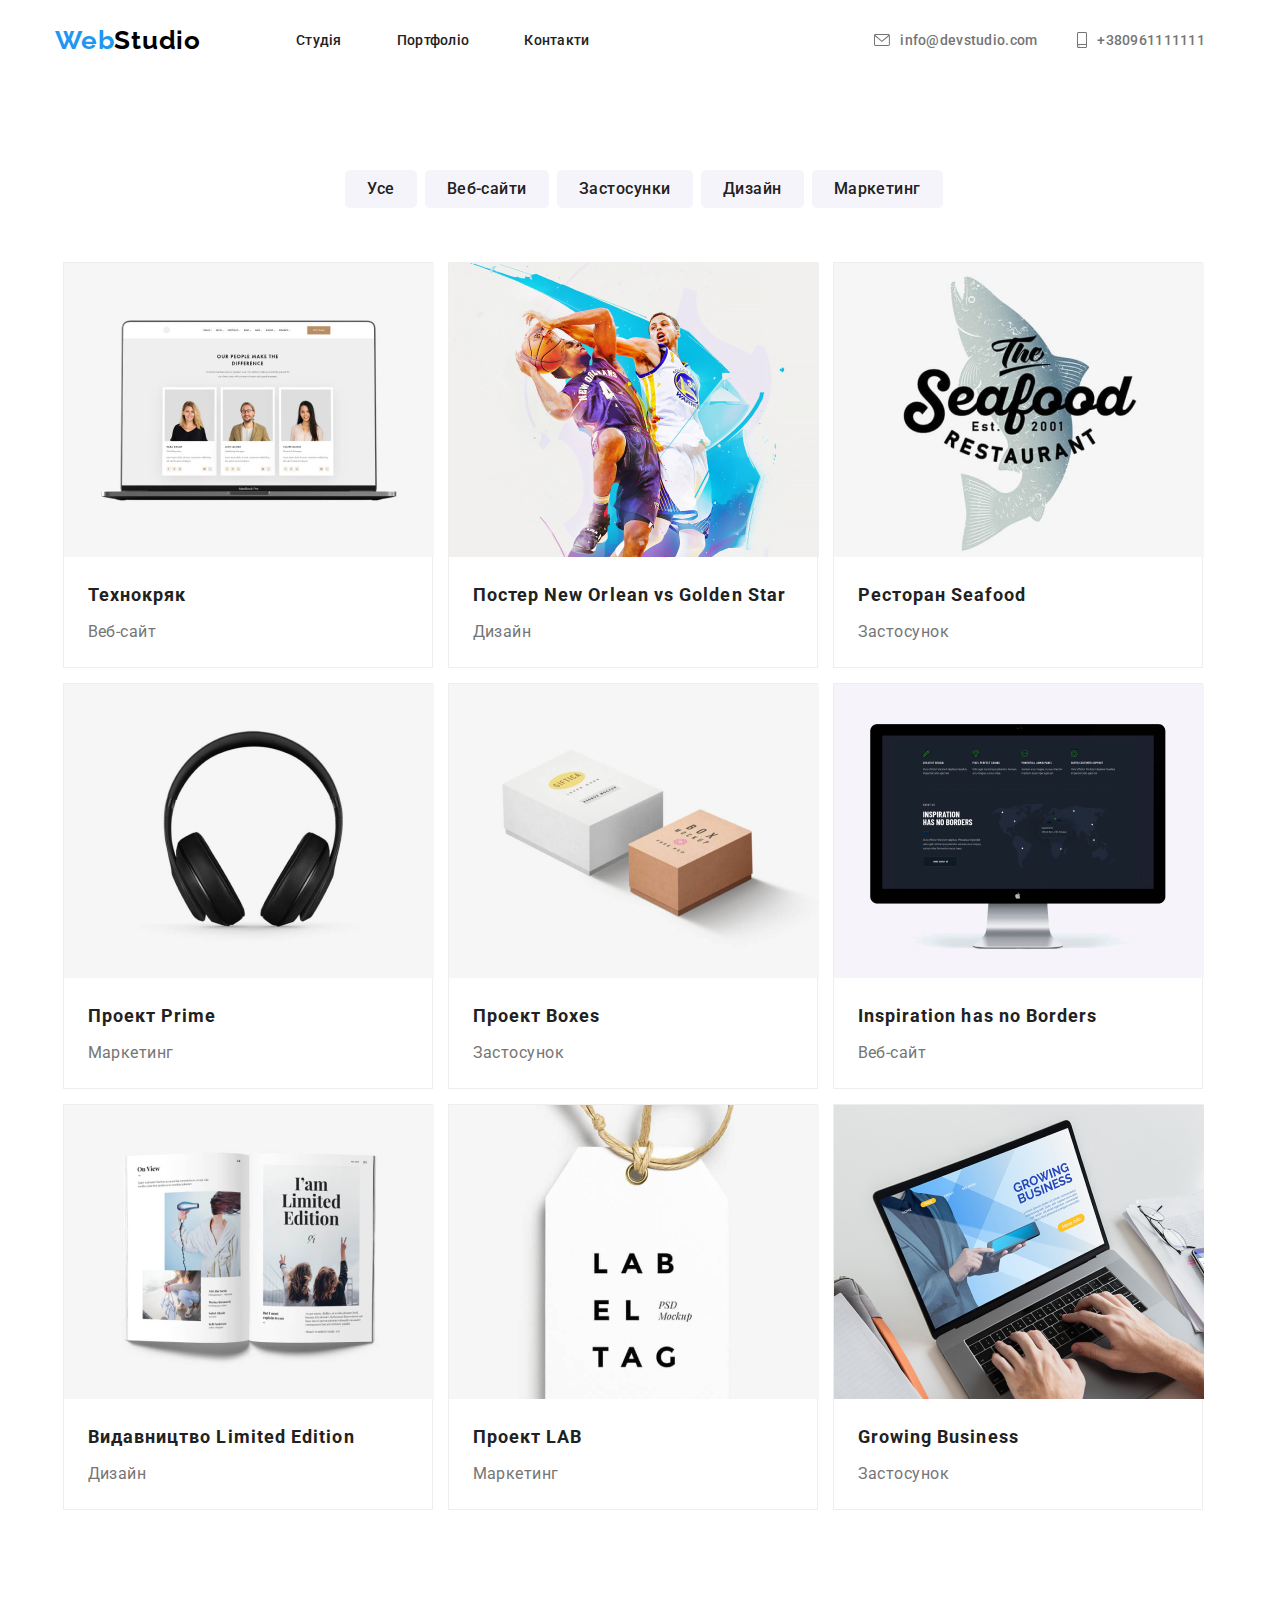
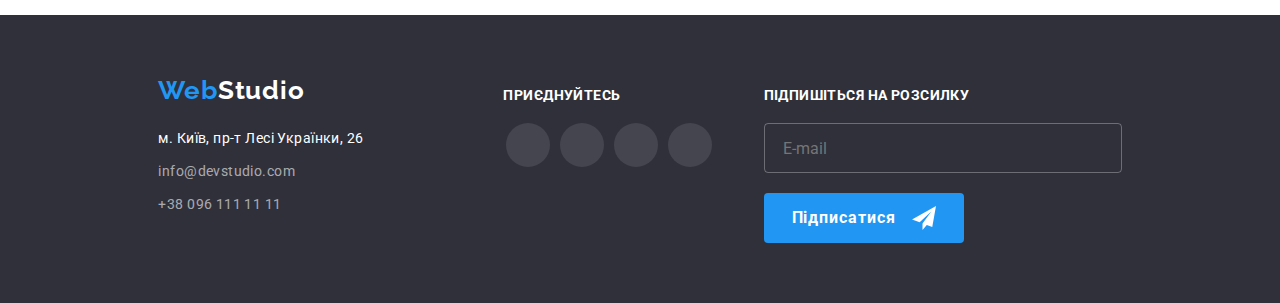
==== commit f55c9999: "fixed" ====
--- a/portfolio.html
+++ b/portfolio.html
@@ -31,7 +31,7 @@
 
         <ul class="menu__list">
           <li class="menu__item">
-            <a class="menu--link" href="/">Студія</a>
+            <a class="menu--link" href="./index.html">Студія</a>
           </li>
           <li class="menu__item">
             <a class="menu--link" href="./portfolio.html">Портфоліо</a>
@@ -196,19 +196,16 @@
         <footer>
           <div class="container">
             <div class="footer__address">
-              <ul class="footer__list">
-                <li class="footer__item">
-                  <h2 class="footer-logo">
-                    <span class="white__logo">Web</span>Studio
-                  </h2>
-                </li>
-                <li class="footer__item">
-                  <a
+              <h2 class="footer-logo">
+                <span class="white__logo">Web</span>Studio
+              </h2>
+              <a
                     class="footer--link"
                     href="https://www.google.com.ua/maps/place/%D0%A0%D0%B5%D0%B3%D0%B8%D0%BE%D0%BD%D0%B0%D0%BB%D1%8C%D0%BD%D1%8B%D0%B9+%D1%81%D0%B5%D1%80%D0%B2%D0%B8%D1%81%D0%BD%D1%8B%D0%B9+%D1%86%D0%B5%D0%BD%D1%82%D1%80+%D0%9C%D0%92%D0%94+%D0%9A%D0%B8%D0%B5%D0%B2%D1%81%D0%BA%D0%BE%D0%B9+%D0%BE%D0%B1%D0%BB%D0%B0%D1%81%D1%82%D0%B8/@50.4267641,30.5365487,17z/data=!3m1!4b1!4m5!3m4!1s0x40d4c9352844eb2b:0x50bd53498a7bb884!8m2!3d50.4267607!4d30.5387374?hl=ru"
                     >м. Київ, пр-т Лесі Українки, 26</a
                   >
-                </li>
+              <ul class="footer__list">
+                <li class="footer__item">
     
                 <li class="footer__item">
                   <a class="address" href="mailto:info@devstudio.com"
@@ -273,18 +270,43 @@
             <use href="./images/symbol-defs(4).svg#icon-close_24px"></use>
           </svg>
         </button>
-        <ul class="mobile-modal__list">
-          <li class="mobile-modal__item">
-            <a href="/" class="mobile-modal__link">Студія</a>
-          </li>
-          <li class="mobile-modal__item">
-            <a href="./portfolio.html" class="mobile-modal__link">Портфоліо</a>
-          </li>
-          <li class="mobile-modal__item">
-            <a href="#contacts" class="mobile-modal__link">Контакти</a>
-          </li>
-        </ul>
+        <div>
+          <ul class="mobile-modal__list">
+            <li class="mobile-modal__item">
+              <a href="/" class="mobile-modal__link">Студія</a>
+            </li>
+            <li class="mobile-modal__item">
+              <a href="./portfolio.html" class="mobile-modal__link"
+                >Портфоліо</a
+              >
+            </li>
+            <li class="mobile-modal__item">
+              <a href="#contacts" class="mobile-modal__link">Контакти</a>
+            </li>
+          </ul>
+        </div>
+        <div>
+          <ul class="mobile-modal-addres__list">
+            <li class="mobile-modal-addres__item">
+              <a href="tel:+380961111111" class="mobile-modal__tel"
+                >+38 096 111 11 11</a
+              >
+            </li>
+            <li class="mobile-modal-addres__item">
+              <a href="mailto:info@devstudio.com" class="mobile-modal__mail"
+                >info@devstudio.com</a
+              >
+            </li>
+          </ul>
+          <ul class="mobile-modal-social__list">
+            <li class="mobile-modal-social__item">Instagram</li>
+            <li class="mobile-modal-social__item">Twitter</li>
+            <li class="mobile-modal-social__item">Facebook</li>
+            <li class="mobile-modal-social__item">LinkedIn</li>
+          </ul>
+        </div>
       </div>
+    </div>
     <script>
       (() => {
   const refs = {
--- a/css/portfolio.min.css
+++ b/css/portfolio.min.css
@@ -1 +1 @@
-ul{list-style:none;margin:0;padding:0}a{text-decoration:none}h1,h2,h3,h4,h5,h6{margin:0;padding:0}p{margin:0}body{font-family:"Roboto"}@media screen and (min-width: 480px){.container{width:480px;margin-left:auto;margin-right:auto;padding-left:15px;padding-right:15px}}@media screen and (min-width: 768px){.container{width:768px}}@media screen and (min-width: 1200px){.container{width:1200px}}.card-container{padding-left:24px;padding-bottom:20px;padding-top:20px}header .container{height:80px;display:-webkit-box;display:-ms-flexbox;display:flex;-webkit-box-align:center;-ms-flex-align:center;align-items:center}.black--logo{color:#2196f3}.menu__list{display:none}@media screen and (min-width: 768px){.menu__list{display:-webkit-box;display:-ms-flexbox;display:flex}}@media screen and (min-width: 1200px){.menu__list{text-align:center;display:-webkit-box;display:-ms-flexbox;display:flex;-webkit-box-align:center;-ms-flex-align:center;align-items:center;margin-left:95px}}@media screen and (min-width: 768px){.menu__item{margin-left:51px}}@media screen and (min-width: 1200px){.menu__item{margin-left:55px}}@media screen and (min-width: 768px){.menu__item:first-child{margin-left:88px}}@media screen and (min-width: 1200px){.menu__item:first-child{margin-left:0}}.menu{display:-webkit-box;display:-ms-flexbox;display:flex;-webkit-box-align:center;-ms-flex-align:center;align-items:center;margin-right:auto}header{display:-webkit-box;display:-ms-flexbox;display:flex;-webkit-box-align:center;-ms-flex-align:center;align-items:center}.menu__logo{font-family:"Raleway";font-weight:700;font-size:26px;line-height:31px;letter-spacing:.03em;color:#000;text-decoration:none;display:block;margin-right:auto}.menu--link{font-weight:500;font-size:14px;line-height:1.1em;letter-spacing:.02em;color:#212121;position:relative;padding-bottom:31px}.menu--link::after{content:"";display:block;width:100%;height:5px;background-color:#2196f3;border-radius:3px;position:absolute;top:43px;left:0;-webkit-transition:opacity 250ms cubic-bezier(0.165, 0.84, 0.44, 1) 350ms,-webkit-transform 500ms cubic-bezier(0.175, 0.885, 0.32, 1.275);transition:opacity 250ms cubic-bezier(0.165, 0.84, 0.44, 1) 350ms,-webkit-transform 500ms cubic-bezier(0.175, 0.885, 0.32, 1.275);transition:opacity 250ms cubic-bezier(0.165, 0.84, 0.44, 1) 350ms,transform 500ms cubic-bezier(0.175, 0.885, 0.32, 1.275);transition:opacity 250ms cubic-bezier(0.165, 0.84, 0.44, 1) 350ms,transform 500ms cubic-bezier(0.175, 0.885, 0.32, 1.275),-webkit-transform 500ms cubic-bezier(0.175, 0.885, 0.32, 1.275);-webkit-transform:scaleX(0);transform:scaleX(0)}.menu--link:hover::after{opacity:1;width:100%;-webkit-transform:scaleX(1);transform:scaleX(1)}.menu--link:hover{color:#2196f3}.header__list{display:none}@media screen and (min-width: 768px){.header__list{display:block;margin-left:96px}}@media screen and (min-width: 1200px){.header__list{text-align:center;display:-webkit-box;display:-ms-flexbox;display:flex;-webkit-box-align:center;-ms-flex-align:center;align-items:center}}.header--contacts{color:#2f303a;display:block}.header--contacts:hover{color:#2196f3}.header__item:first-child{margin-right:50px}.contacts--link1,.contacts--link2{margin-right:10px;display:-webkit-box;display:-ms-flexbox;display:flex}@media screen and (min-width: 768px){.contacts--link1,.contacts--link2{font-weight:500;font-size:14px;line-height:16px;letter-spacing:.02em;font-weight:500;font-size:12px;line-height:14px;letter-spacing:.02em;color:#757575}}@media screen and (min-width: 1200px){.contacts--link1,.contacts--link2{font-weight:500;font-size:14px;line-height:16px;letter-spacing:.02em}}.contacts--link1:hover{fill:#2196f3}@media screen and (min-width: 1200px){.header__item{display:-webkit-box;display:-ms-flexbox;display:flex;-webkit-box-align:center;-ms-flex-align:center;align-items:center}}.header__item:nth-child(2){margin-top:10px}.contacts--link2:hover{fill:#2196f3}.header__item:nth-child(2){margin-right:10px}.header--picture{margin-right:10px}.mobile__btn{border:none;background-color:#fff;margin-left:276px;display:block}@media screen and (min-width: 768px){.mobile__btn{display:none}}.mobile-modal{width:100%;height:100%;position:absolute;background-color:#fff;-webkit-transform:translate(-50%, -50%);transform:translate(-50%, -50%);top:50%;left:50%}.close__modal{border:none;background-color:#fff;margin-left:465px;margin-top:21px}.mobile-modal__link{font-weight:500;font-size:40px;line-height:47px;letter-spacing:.02em;color:#212121}.mobile-modal__link:hover{color:#2196f3}.mobile-modal__item:first-child{margin-top:48px;margin-bottom:35.71px}.mobile-modal__item:nth-child(2){margin-bottom:32px}.mobile-modal__list{margin-left:40px}.mobile-modal__item:last-child{margin-bottom:302px}.mobile-modal__tel{font-weight:500;font-size:34px;line-height:40px;letter-spacing:.02em;color:#2196f3;margin-left:40px;display:block;margin-bottom:30px}.mobile-modal__mail{font-weight:500;font-size:24px;line-height:28px;letter-spacing:.02em;color:#757575;margin-left:40px;display:block;margin-bottom:64px}.mobile-modal-social__list{display:-webkit-box;display:-ms-flexbox;display:flex;margin-left:40px}.mobile-modal-social__item{font-weight:500;font-size:18px;line-height:22px;letter-spacing:.02em;color:#2196f3;margin-left:20px}.mobile-modal-social__item:first-child{margin-left:0}.mobile-modal-social__item:nth-child(2)::before{border-left:1px solid #212121;margin-right:10px}.mobile-modal-social__item:nth-child(3)::before{border-left:1px solid #212121;margin-right:10px}.mobile-modal-social__item:nth-child(4)::before{border-left:1px solid #212121;margin-right:10px}@media screen and (min-width: 480px){main{padding-top:60px}}@media screen and (min-width: 768px){main{padding-top:60px}}@media screen and (min-width: 1200px){main{padding-top:90px}}.main--button{font-weight:500;font-size:16px;line-height:26px;text-align:center;letter-spacing:.03em;color:#212121;background:#f5f4fa;border:none;padding:6px 22px;border-radius:5px}.buttons__item{margin-left:8px}@media screen and (min-width: 480px){.buttons__item{margin-top:15px}}@media screen and (min-width: 1200px){.buttons__item{margin-top:0}}@media screen and (min-width: 480px){.buttons__item:nth-child(4){margin-left:-20px}}@media screen and (min-width: 1200px){.buttons__item:nth-child(4){margin-left:8px}}@media screen and (min-width: 480px){.buttons__item:nth-child(3){margin-right:40px}}@media screen and (min-width: 1200px){.buttons__item:nth-child(3){margin-right:0}}@media screen and (min-width: 480px){.buttons__item:first-child{margin-left:-20px}}.main--button:hover{background-color:#2196f3}@media screen and (min-width: 480px){.buttons__list{display:-webkit-box;display:-ms-flexbox;display:flex;-ms-flex-wrap:wrap;flex-wrap:wrap}}@media screen and (min-width: 768px){.buttons__list{margin-top:0;margin-left:96px}}@media screen and (min-width: 1200px){.buttons__list{display:-webkit-box;display:-ms-flexbox;display:flex;-webkit-box-pack:center;-ms-flex-pack:center;justify-content:center;margin-left:0}}.posters__list{padding-top:54px;display:-webkit-box;display:-ms-flexbox;display:flex;-ms-flex-wrap:wrap;flex-wrap:wrap;margin:-15px}@media screen and (min-width: 480px){img{width:415px}}@media screen and (min-width: 768px){img{width:354px}}@media screen and (min-width: 1200px){img{width:370px}}@media screen and (min-width: 480px){.posters__item{-webkit-box-sizing:border-box;box-sizing:border-box;background:#fff;border:1px solid #eee;position:relative;width:415px;margin-left:15px;margin-top:30px}}@media screen and (min-width: 768px){.posters__item{width:354px}}@media screen and (min-width: 1200px){.posters__item{width:370px;margin:15px;margin-left:0;margin-top:0}}@media screen and (min-width: 480px){.posters__item:first-child{margin-top:0}}@media screen and (min-width: 768px){.posters__item:nth-child(2){margin-top:0}}.posters__item:hover{-webkit-box-shadow:0px 1px 1px rgba(0,0,0,.12),0px 4px 4px rgba(0,0,0,.06),1px 4px 6px rgba(0,0,0,.16);box-shadow:0px 1px 1px rgba(0,0,0,.12),0px 4px 4px rgba(0,0,0,.06),1px 4px 6px rgba(0,0,0,.16)}.card__title{font-weight:700;font-size:18px;line-height:36px;letter-spacing:.06em;color:#212121;margin-bottom:4px}.title__description{font-family:"Roboto";font-style:normal;font-weight:400;font-size:16px;line-height:30px;letter-spacing:.03em;color:#757575}.overlay{position:absolute;width:370px;height:294px;top:0;left:0;right:0;opacity:0;-webkit-transform:translateY(100%);transform:translateY(100%);padding-top:63px;padding-left:24px;padding-right:24px;-webkit-transition:opacity 300ms cubic-bezier(0.1, 0.54, 0.95, 0.6),background-color 250ms cubic-bezier(0.44, 0.32, 0.36, 0.69),-webkit-transform 300ms cubic-bezier(0.6, -0.02, 0.59, 0.88);transition:opacity 300ms cubic-bezier(0.1, 0.54, 0.95, 0.6),background-color 250ms cubic-bezier(0.44, 0.32, 0.36, 0.69),-webkit-transform 300ms cubic-bezier(0.6, -0.02, 0.59, 0.88);transition:transform 300ms cubic-bezier(0.6, -0.02, 0.59, 0.88),opacity 300ms cubic-bezier(0.1, 0.54, 0.95, 0.6),background-color 250ms cubic-bezier(0.44, 0.32, 0.36, 0.69);transition:transform 300ms cubic-bezier(0.6, -0.02, 0.59, 0.88),opacity 300ms cubic-bezier(0.1, 0.54, 0.95, 0.6),background-color 250ms cubic-bezier(0.44, 0.32, 0.36, 0.69),-webkit-transform 300ms cubic-bezier(0.6, -0.02, 0.59, 0.88)}.overlay:hover{background:rgba(33,150,243,.9);-webkit-transform:translate(0);transform:translate(0);color:#fff;padding-top:63px;padding-left:24px;padding-right:24px;opacity:1}.overlay__text{font-weight:400;font-size:18px;line-height:28px;letter-spacing:.03em;color:#fff}.posters{padding-bottom:90px}@media screen and (min-width: 480px){footer{height:603px;padding-top:60px;background-color:#2f303a}}@media screen and (min-width: 768px){footer{height:463px}}@media screen and (min-width: 1200px){footer{height:252px;padding-bottom:57px}}@media screen and (min-width: 480px){.footer-logo{font-family:"Raleway";font-weight:700;font-size:24px;line-height:28px;letter-spacing:.03em;color:#fff;margin-bottom:20px}}@media screen and (min-width: 768px){.footer-logo{font-weight:700;font-size:24px;line-height:28px;letter-spacing:.03em;margin-right:440px}}@media screen and (min-width: 1200px){.footer-logo{font-family:"Raleway";font-weight:700;font-size:26px;line-height:31px;letter-spacing:.03em;color:#fff;margin-bottom:20px;margin-left:0;margin-top:0}}@media screen and (min-width: 480px){.footer__address{text-align:center}}@media screen and (min-width: 768px){.footer__address{margin-left:0}}@media screen and (min-width: 480px){.footer--link{font-weight:400;font-size:14px;line-height:24px;letter-spacing:.03em;color:#fff}}@media screen and (min-width: 768px){.footer--link{font-weight:400;font-size:14px;line-height:24px;letter-spacing:.03em;color:#fff}}@media screen and (min-width: 1200px){.footer--link{font-weight:400;font-size:14px;line-height:24px;letter-spacing:.03em;color:#fff;margin-left:0;margin-right:0}}.footer__item{margin-bottom:9px}.white__logo{color:#2196f3}@media screen and (min-width: 480px){.address{font-weight:400;font-size:14px;line-height:24px;letter-spacing:.03em;color:rgba(255,255,255,.6)}}@media screen and (min-width: 768px){.address{margin-right:460px}}@media screen and (min-width: 480px){.icon__list{display:-webkit-box;display:-ms-flexbox;display:flex;margin-left:137px}}@media screen and (min-width: 768px){.icon__list{margin-left:473px;margin-bottom:0}}@media screen and (min-width: 1200px){.icon__list{display:-webkit-box;display:-ms-flexbox;display:flex;-webkit-box-pack:center;-ms-flex-pack:center;justify-content:center;margin-left:0;margin-bottom:0;margin-right:0}}.footer__icon{margin-top:20px;width:44px;height:44px;margin-left:10px}.footer__icon:first-child{margin-left:0}@media screen and (min-width: 480px){.icon__title{font-weight:700;font-size:14px;line-height:16px;letter-spacing:.03em;text-transform:uppercase;color:#fff;text-align:center;margin-top:60px}}@media screen and (min-width: 768px){.icon__title{margin-left:503px;margin-bottom:0;margin-right:110px}}@media screen and (min-width: 1200px){.icon__title{font-weight:700;font-size:14px;line-height:16px;letter-spacing:.03em;text-transform:uppercase;color:#fff;margin-right:93px;margin-top:0;margin-left:0}}.footer--svg{fill:#fff;-webkit-animation-timing-function:cubic-bezier(0.01, -0.01, 0.55, 1);animation-timing-function:cubic-bezier(0.01, -0.01, 0.55, 1);-webkit-transition-duration:250ms;transition-duration:250ms;-webkit-transition-delay:50ms;transition-delay:50ms}.footer--svg:hover{border-radius:50%;background-color:#2196f3;padding-left:12px;padding-right:12px;padding-top:12px;padding-bottom:12px;border-color:#2196f3;color:#fff}@media screen and (min-width: 480px){footer .container{display:block}}@media screen and (min-width: 1200px){footer .container{display:-webkit-box;display:-ms-flexbox;display:flex}}@media screen and (min-width: 480px){.footer-input{width:450px;height:50px;border:1px solid rgba(255,255,255,.3);border-radius:4px;background-color:rgba(0,0,0,0);padding-top:15px;padding-bottom:15px;color:#fff;margin-top:20px;padding-left:17.32px}}@media screen and (min-width: 1200px){.footer-input{width:358px;height:50px;border:1px solid rgba(255,255,255,.3);border-radius:4px;background-color:rgba(0,0,0,0);padding-top:15px;padding-bottom:15px;color:#fff;margin-top:20px;padding-left:17.32px}}@media screen and (min-width: 480px){.title-input-text{font-weight:700;font-size:14px;line-height:16px;text-align:center;letter-spacing:.03em;text-transform:uppercase;color:#fff;margin-top:60px}}@media screen and (min-width: 1200px){.title-input-text{font-weight:700;font-size:14px;line-height:16px;letter-spacing:.03em;text-transform:uppercase;color:#fff;display:-webkit-box;display:-ms-flexbox;display:flex;margin-top:0}}@media screen and (min-width: 480px){.footer--btn{margin-top:20px;-webkit-box-align:center;-ms-flex-align:center;align-items:center;background:#2196f3;border-radius:4px;width:200px;height:50px;color:#fff;border:0;font-weight:700;font-size:16px;line-height:30px;letter-spacing:.06em;color:#fff;margin-left:12px;position:relative;margin-left:125px}}@media screen and (min-width: 1200px){.footer--btn{background:#2196f3;border-radius:4px;width:200px;height:50px;color:#fff;border:0;font-weight:700;font-size:16px;line-height:30px;letter-spacing:.06em;color:#fff;margin-left:0;position:relative}}@media screen and (min-width: 1200px){.footer__mailing{margin-left:93px}}.footer__button__pic{position:absolute;top:13px;left:148px;fill:#fff}.footer--button__text{position:absolute;top:10px;left:28px}/*# sourceMappingURL=portfolio.min.css.map */+ul{list-style:none;margin:0;padding:0}a{text-decoration:none}h1,h2,h3,h4,h5,h6{margin:0;padding:0}p{margin:0}img{display:block;width:100%}body{font-family:"Roboto"}.container{padding-left:15px;padding-right:15px}@media screen and (min-width: 480px){.container{width:480px;margin-left:auto;margin-right:auto}}@media screen and (min-width: 768px){.container{width:768px}}@media screen and (min-width: 1200px){.container{width:1200px}}.card-container{padding-left:24px;padding-bottom:20px;padding-top:20px}header{display:-webkit-box;display:-ms-flexbox;display:flex;-webkit-box-align:center;-ms-flex-align:center;align-items:center;position:relative}header .container{height:80px;display:-webkit-box;display:-ms-flexbox;display:flex;-webkit-box-align:center;-ms-flex-align:center;align-items:center}.black--logo{color:#2196f3}.menu__list{display:none}@media screen and (min-width: 768px){.menu__list{display:-webkit-box;display:-ms-flexbox;display:flex}}@media screen and (min-width: 1200px){.menu__list{text-align:center;display:-webkit-box;display:-ms-flexbox;display:flex;-webkit-box-align:center;-ms-flex-align:center;align-items:center;margin-left:95px}}@media screen and (min-width: 768px){.menu__item{margin-left:51px}}@media screen and (min-width: 1200px){.menu__item{margin-left:55px}}@media screen and (min-width: 768px){.menu__item:first-child{margin-left:88px}}@media screen and (min-width: 1200px){.menu__item:first-child{margin-left:0}}.menu{display:-webkit-box;display:-ms-flexbox;display:flex;-webkit-box-align:center;-ms-flex-align:center;align-items:center;margin-right:auto}.menu__logo{font-family:"Raleway";font-weight:700;font-size:26px;line-height:31px;letter-spacing:.03em;color:#000;text-decoration:none}.menu--link{font-weight:500;font-size:14px;line-height:1.1em;letter-spacing:.02em;color:#212121;position:relative;padding-bottom:31px}.menu--link:hover::after{opacity:1;width:100%;-webkit-transform:scaleX(1);transform:scaleX(1)}.menu--link:hover{color:#2196f3}.menu--link::after{content:"";display:block;width:100%;height:5px;background-color:#2196f3;border-radius:3px;position:absolute;top:43px;left:0;-webkit-transition:opacity 250ms cubic-bezier(0.165, 0.84, 0.44, 1) 350ms,-webkit-transform 500ms cubic-bezier(0.175, 0.885, 0.32, 1.275);transition:opacity 250ms cubic-bezier(0.165, 0.84, 0.44, 1) 350ms,-webkit-transform 500ms cubic-bezier(0.175, 0.885, 0.32, 1.275);transition:opacity 250ms cubic-bezier(0.165, 0.84, 0.44, 1) 350ms,transform 500ms cubic-bezier(0.175, 0.885, 0.32, 1.275);transition:opacity 250ms cubic-bezier(0.165, 0.84, 0.44, 1) 350ms,transform 500ms cubic-bezier(0.175, 0.885, 0.32, 1.275),-webkit-transform 500ms cubic-bezier(0.175, 0.885, 0.32, 1.275);-webkit-transform:scaleX(0);transform:scaleX(0)}.header__list{display:none}@media screen and (min-width: 768px){.header__list{display:block;margin-left:96px}}@media screen and (min-width: 1200px){.header__list{text-align:center;display:-webkit-box;display:-ms-flexbox;display:flex;-webkit-box-align:center;-ms-flex-align:center;align-items:center}}.header--contacts{color:#757575;display:block}.header--contacts:hover{color:#2196f3}.contacts--link1,.contacts--link2{margin-right:10px;display:-webkit-box;display:-ms-flexbox;display:flex;-webkit-box-align:center;-ms-flex-align:center;align-items:center}.contacts--link1:hover,.contacts--link2:hover{fill:#2196f3}.header__item{font-weight:500;font-size:12px;line-height:14px;letter-spacing:.02em;color:#757575}@media screen and (min-width: 1200px){.header__item{font-size:14px;line-height:16px;letter-spacing:.02em;font-size:14px;line-height:16px;display:-webkit-box;display:-ms-flexbox;display:flex;-webkit-box-align:center;-ms-flex-align:center;align-items:center}}@media screen and (min-width: 768px){.header__item:first-child{margin-top:10px}}@media screen and (min-width: 1200px){.header__item:first-child{margin-right:30px;margin-top:0}}@media screen and (min-width: 768px){.header__item:nth-child(2){margin-top:10px;margin-right:10px}}@media screen and (min-width: 1200px){.header__item:nth-child(2){margin-top:0}}.header--picture{margin-right:10px;fill:#757575}.mobile__btn{border:none;background-color:#fff;position:absolute;right:15px}@media screen and (min-width: 768px){.mobile__btn{display:none}}.mobile-modal{width:100vw;height:100%;position:absolute;background-color:#fff;-webkit-transform:translate(-50%, -50%);transform:translate(-50%, -50%);top:50%;left:50%;display:-webkit-box;display:-ms-flexbox;display:flex;-webkit-box-orient:vertical;-webkit-box-direction:normal;-ms-flex-direction:column;flex-direction:column;-webkit-box-pack:justify;-ms-flex-pack:justify;justify-content:space-between;padding-top:48px}.close__modal{border:none;background-color:#fff;position:absolute;top:21px;right:15px}.close__modal:hover{fill:#2196f3}.backdrop.is-hidden{opacity:0;pointer-events:none}.mobile-modal__link{font-weight:500;font-size:40px;line-height:47px;letter-spacing:.02em;color:#212121}.mobile-modal__link:hover{color:#2196f3}.mobile-modal__item:first-child{margin-bottom:36px}.mobile-modal__item:nth-child(2){margin-bottom:32px}.mobile-modal__list{margin-left:40px;margin-bottom:auto}.mobile-modal__tel{font-weight:500;font-size:34px;line-height:40px;letter-spacing:.02em;color:#2196f3;margin-left:40px;margin-bottom:30px}.mobile-modal-addres__list{margin-bottom:64px}.mobile-modal-addres__item:first-child{margin-bottom:32px}.mobile-modal__mail{font-weight:500;font-size:24px;line-height:28px;letter-spacing:.02em;color:#757575;margin-left:40px}.mobile-modal-social__list{display:-webkit-box;display:-ms-flexbox;display:flex;margin-left:40px}.mobile-modal-social__item{font-weight:500;font-size:18px;line-height:22px;letter-spacing:.02em;color:#2196f3;margin-left:20px}.mobile-modal-social__item:first-child{margin-left:0}.mobile-modal-social__item:nth-child(2)::before{content:"";border-left:1px solid #212121;margin-right:10px}.mobile-modal-social__item:nth-child(3)::before{content:"";border-left:1px solid #212121;margin-right:10px}.mobile-modal-social__item:nth-child(4)::before{content:"";border-left:1px solid #212121;margin-right:10px}main{padding-top:60px}@media screen and (min-width: 1200px){main{padding-top:90px}}.main--button{font-weight:500;font-size:16px;line-height:26px;text-align:center;letter-spacing:.03em;color:#212121;background:#f5f4fa;border:none;padding:6px 22px;border-radius:5px}.main--button:hover{background-color:#2196f3;color:#fff}.buttons__item{margin-left:8px;margin-top:15px}@media screen and (min-width: 1200px){.buttons__item{margin-top:0}}@media screen and (min-width: 1200px){.buttons__item:nth-child(4){margin-left:8px}}.buttons__item:nth-child(3){margin-right:40px}@media screen and (min-width: 1200px){.buttons__item:nth-child(3){margin-right:0}}.buttons__list{display:-webkit-box;display:-ms-flexbox;display:flex;-ms-flex-wrap:wrap;flex-wrap:wrap}@media screen and (min-width: 768px){.buttons__list{margin-top:0;margin-left:96px}}@media screen and (min-width: 1200px){.buttons__list{display:-webkit-box;display:-ms-flexbox;display:flex;-webkit-box-pack:center;-ms-flex-pack:center;justify-content:center;margin-left:0}}.posters__list{padding-top:54px;display:-webkit-box;display:-ms-flexbox;display:flex;-ms-flex-wrap:wrap;flex-wrap:wrap;-webkit-box-pack:center;-ms-flex-pack:center;justify-content:center}img{width:415px}@media screen and (min-width: 768px){img{width:354px}}@media screen and (min-width: 1200px){img{width:370px}}.posters__item{-webkit-box-sizing:border-box;box-sizing:border-box;background:#fff;border:1px solid #eee;position:relative;width:415px;margin-left:15px;margin-top:30px}@media screen and (min-width: 768px){.posters__item{width:354px}}@media screen and (min-width: 1200px){.posters__item{width:370px;margin:15px;margin-left:0;margin-top:0}}.posters__item:first-child{margin-top:0}@media screen and (min-width: 768px){.posters__item:nth-child(2){margin-top:0}}.posters__item:hover{-webkit-box-shadow:0px 1px 1px rgba(0,0,0,.12),0px 4px 4px rgba(0,0,0,.06),1px 4px 6px rgba(0,0,0,.16);box-shadow:0px 1px 1px rgba(0,0,0,.12),0px 4px 4px rgba(0,0,0,.06),1px 4px 6px rgba(0,0,0,.16)}.card__title{font-weight:700;font-size:18px;line-height:36px;letter-spacing:.06em;color:#212121;margin-bottom:4px}.title__description{font-family:"Roboto";font-style:normal;font-weight:400;font-size:16px;line-height:30px;letter-spacing:.03em;color:#757575}.overlay{position:absolute;width:370px;height:294px;top:0;left:0;right:0;opacity:0;-webkit-transform:translateY(100%);transform:translateY(100%);padding-top:63px;padding-left:24px;padding-right:24px;-webkit-transition:opacity 300ms cubic-bezier(0.1, 0.54, 0.95, 0.6),background-color 250ms cubic-bezier(0.44, 0.32, 0.36, 0.69),-webkit-transform 300ms cubic-bezier(0.6, -0.02, 0.59, 0.88);transition:opacity 300ms cubic-bezier(0.1, 0.54, 0.95, 0.6),background-color 250ms cubic-bezier(0.44, 0.32, 0.36, 0.69),-webkit-transform 300ms cubic-bezier(0.6, -0.02, 0.59, 0.88);transition:transform 300ms cubic-bezier(0.6, -0.02, 0.59, 0.88),opacity 300ms cubic-bezier(0.1, 0.54, 0.95, 0.6),background-color 250ms cubic-bezier(0.44, 0.32, 0.36, 0.69);transition:transform 300ms cubic-bezier(0.6, -0.02, 0.59, 0.88),opacity 300ms cubic-bezier(0.1, 0.54, 0.95, 0.6),background-color 250ms cubic-bezier(0.44, 0.32, 0.36, 0.69),-webkit-transform 300ms cubic-bezier(0.6, -0.02, 0.59, 0.88)}.overlay:hover{background:rgba(33,150,243,.9);-webkit-transform:translate(0);transform:translate(0);color:#fff;padding-top:63px;padding-left:24px;padding-right:24px;opacity:1}.overlay__text{font-weight:400;font-size:18px;line-height:28px;letter-spacing:.03em;color:#fff}.posters{padding-bottom:90px}footer{padding-top:60px;background-color:#2f303a;padding-bottom:60px}.footer-logo{font-family:"Raleway";font-weight:700;font-size:24px;line-height:28px;letter-spacing:.03em;color:#fff;margin-bottom:20px}@media screen and (min-width: 1200px){.footer-logo{font-size:26px;line-height:31px}}.footer__address{text-align:center}@media screen and (min-width: 1200px){.footer__address{text-align:left;margin-right:70px}}.footer--link{font-weight:400;font-size:14px;line-height:24px;letter-spacing:.03em;color:#fff}.footer__item{margin-bottom:9px}.white__logo{color:#2196f3}.address{font-weight:400;font-size:14px;line-height:24px;letter-spacing:.03em;color:rgba(255,255,255,.6)}.icon__title{font-weight:700;font-size:14px;line-height:16px;letter-spacing:.03em;text-transform:uppercase;color:#fff;text-align:center;margin-top:60px}@media screen and (min-width: 768px){.icon__title{margin-bottom:0;margin-top:0}}@media screen and (min-width: 1200px){.icon__title{margin-right:93px;margin-left:0}}.icon__list{display:-webkit-box;display:-ms-flexbox;display:flex;-webkit-box-pack:center;-ms-flex-pack:center;justify-content:center;margin-top:20px}@media screen and (min-width: 768px){.icon__list{margin-bottom:0}}@media screen and (min-width: 1200px){.icon__list{-webkit-box-pack:center;-ms-flex-pack:center;justify-content:center;margin-left:0;margin-right:0}}.footer__icon{width:44px;height:44px;border-radius:50%;margin-left:10px;background:rgba(255,255,255,.1)}.footer__icon:first-child{margin-left:0}.footer--svg{fill:#fff;-webkit-transition-timing-function:cubic-bezier(0.01, -0.01, 0.55, 1);transition-timing-function:cubic-bezier(0.01, -0.01, 0.55, 1);-webkit-transition-duration:250ms;transition-duration:250ms;-webkit-transition-delay:50ms;transition-delay:50ms;border-radius:50%;display:-webkit-box;display:-ms-flexbox;display:flex;-webkit-box-pack:center;-ms-flex-pack:center;justify-content:center;-webkit-box-align:center;-ms-flex-align:center;align-items:center;padding:12px}.footer--svg:hover{background-color:#2196f3;color:#fff}@media screen and (min-width: 768px){.social__networks{margin-left:165px}}@media screen and (min-width: 1200px){.social__networks{margin-left:70px;padding-top:12px;margin-right:50px}}footer .container{display:block;-webkit-box-pack:center;-ms-flex-pack:center;justify-content:center}@media screen and (min-width: 768px){footer .container{display:-webkit-box;display:-ms-flexbox;display:flex;-ms-flex-wrap:wrap;flex-wrap:wrap}}.footer-input{width:100%;height:50px;border:1px solid rgba(255,255,255,.3);border-radius:4px;background-color:rgba(0,0,0,0);padding-top:15px;padding-bottom:15px;color:#fff;margin-top:20px;padding-left:18px}@media screen and (min-width: 480px){.footer-input{width:450px}}@media screen and (min-width: 1200px){.footer-input{width:358px;margin-left:0}}.title-input-text{font-weight:700;font-size:14px;line-height:16px;text-align:center;letter-spacing:.03em;text-transform:uppercase;color:#fff;margin-top:60px}@media screen and (min-width: 1200px){.title-input-text{display:-webkit-box;display:-ms-flexbox;display:flex;margin-top:0}}.footer--btn{margin-top:20px;-webkit-box-align:center;-ms-flex-align:center;align-items:center;background:#2196f3;border-radius:4px;width:200px;height:50px;color:#fff;border:0;font-weight:700;font-size:16px;line-height:30px;letter-spacing:.06em;color:#fff;position:relative;display:block;margin-left:auto;margin-right:auto}@media screen and (min-width: 1200px){.footer--btn{margin-left:0}}.footer__mailing{text-align:center}@media screen and (min-width: 1200px){.footer__mailing{padding-top:12px}}.footer__button__pic{position:absolute;top:13px;left:148px;fill:#fff}.footer--button__text{position:absolute;top:10px;left:28px}/*# sourceMappingURL=portfolio.min.css.map */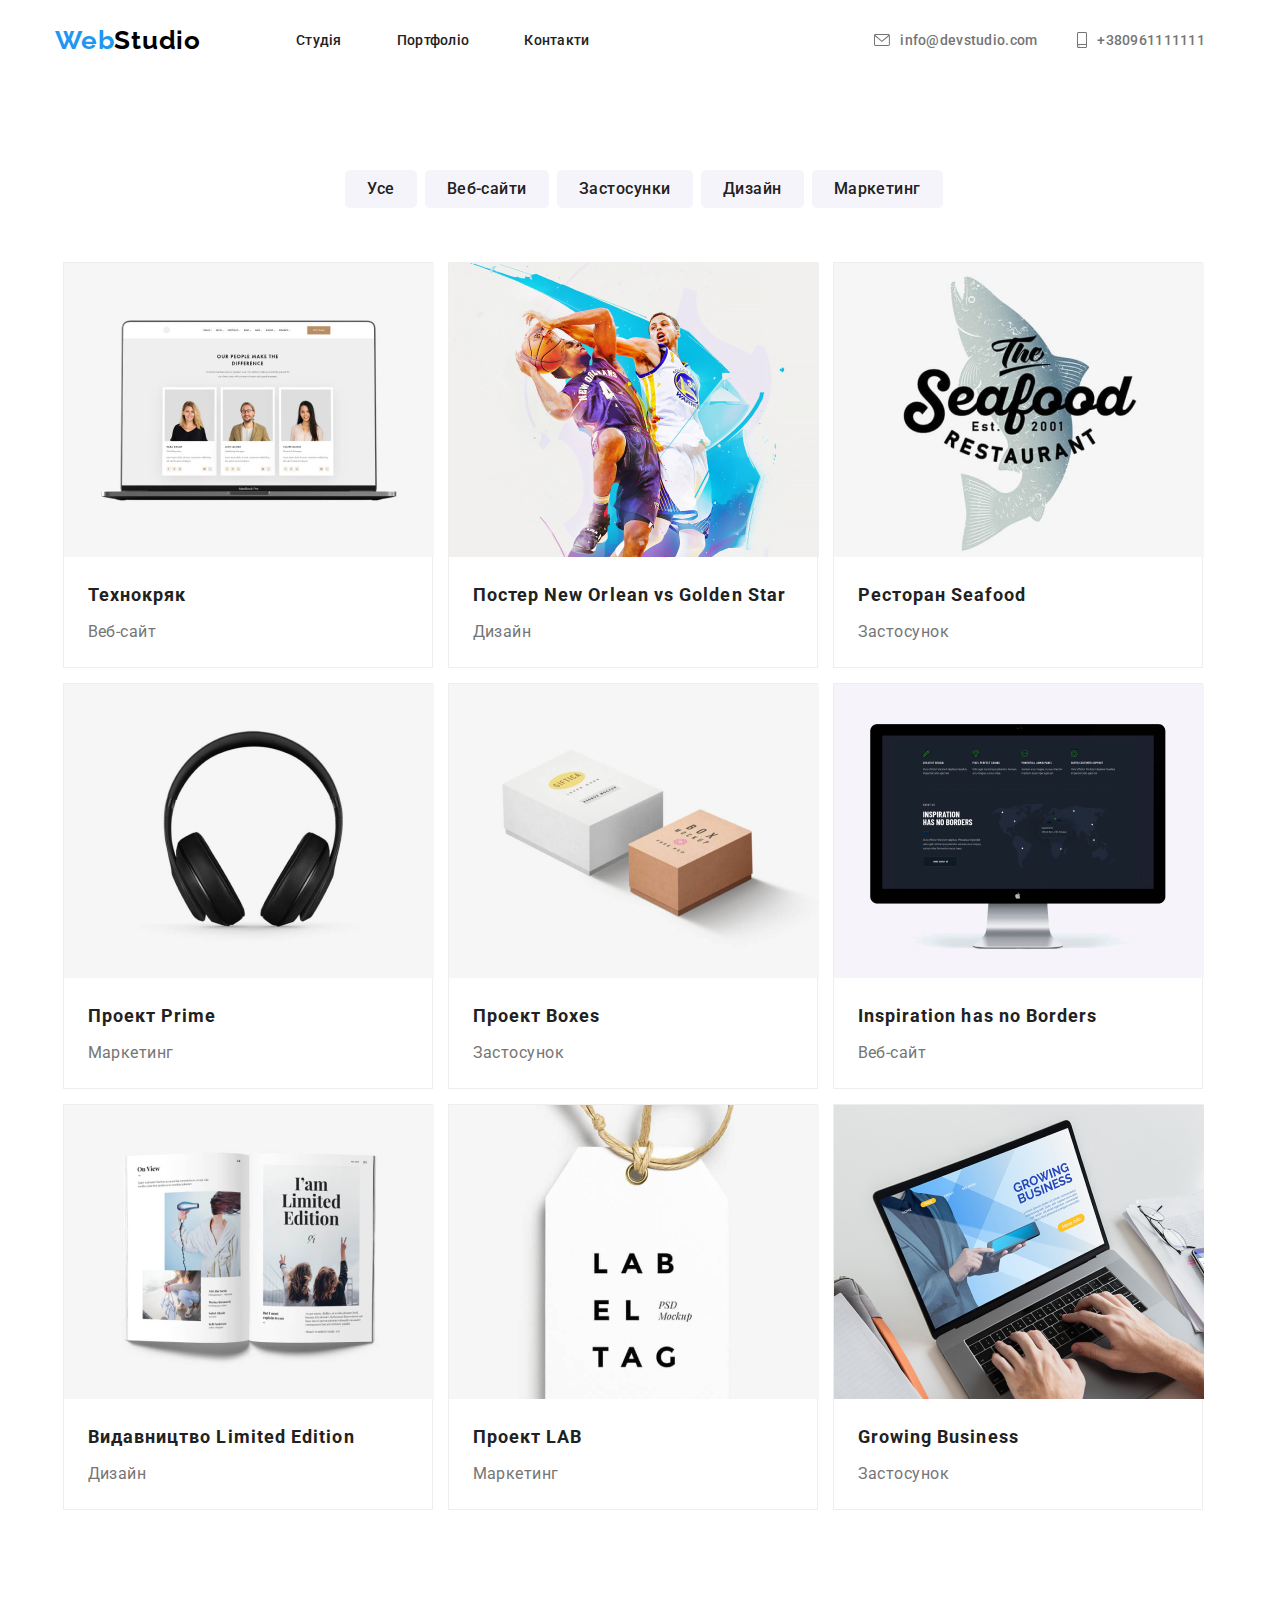
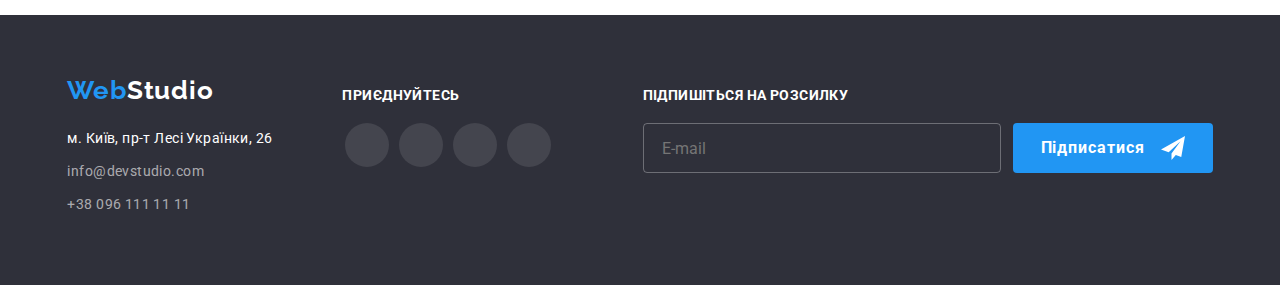
==== commit 2430e920: "fix" ====
--- a/portfolio.html
+++ b/portfolio.html
@@ -1,9 +1,9 @@
 <!DOCTYPE html>
 <html lang="en">
-<head>
-    <meta charset="UTF-8">
-    <meta http-equiv="X-UA-Compatible" content="IE=edge">
-    <meta name="viewport" content="width=device-width, initial-scale=1.0">
+  <head>
+    <meta charset="UTF-8" />
+    <meta http-equiv="X-UA-Compatible" content="IE=edge" />
+    <meta name="viewport" content="width=device-width, initial-scale=1.0" />
     <title>Document</title>
     <link
       href="https://fonts.googleapis.com/css2?family=Raleway:wght@400;700&family=Roboto:wght@400;500;700;900&display=swap"
@@ -14,254 +14,296 @@
       href="https://cdnjs.cloudflare.com/ajax/libs/modern-normalize/1.1.0/modern-normalize.min.css"
     />
     <link rel="stylesheet" href="./css/portfolio.min.css" />
-</head>
-<body>
-  <header>
-    <div class="container">
-      <nav class="menu">
-        <a class="menu__logo" href="/">
-          <span class="black--logo">Web</span>Studio</a
-        >
-
-<button class="mobile__btn" data-mobile-open>
-<svg width="40px" height="40px">
-  <use href="./images/symbol-defs(4).svg#icon-menu_24px"></use>
-</svg>
-</button>
-
-        <ul class="menu__list">
-          <li class="menu__item">
-            <a class="menu--link" href="./index.html">Студія</a>
-          </li>
-          <li class="menu__item">
-            <a class="menu--link" href="./portfolio.html">Портфоліо</a>
-          </li>
-
-          <li class="menu__item">
-            <a class="menu--link" href="#contacts">Контакти</a>
-          </li>
-        </ul>
-      </nav>
-
-      <ul class="header__list">
-        <li class="header__item">
-          <a
-            class="header--contacts contacts--link1"
-            href="mailto:info@devstudio.com"
+  </head>
+  <body>
+    <header>
+      <div class="container">
+        <nav class="menu">
+          <a class="menu__logo" href="./index.html">
+            <span class="black--logo">Web</span>Studio</a
           >
-            <svg width="16px" height="12px" class="header--picture">
-              <use
-                href="./images/symbol-defs (3).svg#icon-envelope-hover"
-              ></use></svg>
-            info@devstudio.com
-          </a>
-        </li>
-
-        <li class="header__item">
-          <a
-            class="contacts--link2 header--contacts"
-            href="tel:+380961111111"
-          >
-            <svg width="10px" height="16px" class="header--picture">
-              <use
-                href="./images/symbol-defs (3).svg#icon-smartphone"
-              ></use></svg>
-            +380961111111
-          </a>
-          <!-- <a class="header-contacts" href="tel:+380961111111"
+
+          <button class="mobile__btn" data-mobile-open>
+            <svg width="40px" height="40px">
+              <use href="./images/symbol-defs(4).svg#icon-menu_24px"></use>
+            </svg>
+          </button>
+
+          <ul class="menu__list">
+            <li class="menu__item">
+              <a class="menu--link" href="./index.html">Студія</a>
+            </li>
+            <li class="menu__item">
+              <a class="menu--link" href="./portfolio.html">Портфоліо</a>
+            </li>
+
+            <li class="menu__item">
+              <a class="menu--link" href="#contacts">Контакти</a>
+            </li>
+          </ul>
+        </nav>
+
+        <ul class="header__list">
+          <li class="header__item">
+            <a
+              class="header--contacts contacts--link1"
+              href="mailto:info@devstudio.com"
+            >
+              <svg width="16px" height="12px" class="header--picture">
+                <use
+                  href="./images/symbol-defs (3).svg#icon-envelope-hover"
+                ></use>
+              </svg>
+              info@devstudio.com
+            </a>
+          </li>
+
+          <li class="header__item">
+            <a
+              class="contacts--link2 header--contacts"
+              href="tel:+380961111111"
+            >
+              <svg width="10px" height="16px" class="header--picture">
+                <use href="./images/symbol-defs (3).svg#icon-smartphone"></use>
+              </svg>
+              +380961111111
+            </a>
+            <!-- <a class="header-contacts" href="tel:+380961111111"
             >+38 096 111 11 11</a
           > -->
-        </li>
-      </ul>
-    </div>
-  </header>
-
-      <!--Main-->
-
-      <main>
+          </li>
+        </ul>
+      </div>
+    </header>
+
+    <!--Main-->
+
+    <main>
+      <div class="container">
+        <ul class="buttons__list">
+          <li class="buttons__item">
+            <button class="main--button" type="button">Усе</button>
+          </li>
+          <li class="buttons__item">
+            <button class="main--button" type="button">Веб-сайти</button>
+          </li>
+          <li class="buttons__item">
+            <button class="main--button" type="button">Застосунки</button>
+          </li>
+          <li class="buttons__item">
+            <button class="main--button" type="button">Дизайн</button>
+          </li>
+          <li class="buttons__item">
+            <button class="main--button" type="button">Маркетинг</button>
+          </li>
+        </ul>
+      </div>
+      <div class="container">
+        <section class="posters">
+          <ul class="posters__list">
+            <li class="posters__item">
+              <img src="images/img (1).png" alt="imagess" />
+              <div class="card-container">
+                <h2 class="card__title">Технокряк</h2>
+                <h3 class="title__description">Веб-сайт</h3>
+              </div>
+              <div class="overlay">
+                <p class="overlay__text">
+                  Технокряк это современная площадка распространения
+                  коронавируса. Компании используют эту платформу для цифрового
+                  шпионажа и атак на защищённые сервера конкурентов.
+                </p>
+              </div>
+            </li>
+            <li class="posters__item">
+              <img src="images/img (2).png" alt="imagess" />
+              <div class="card-container">
+                <h2 class="card__title">Постер New Orlean vs Golden Star</h2>
+                <h3 class="title__description">Дизайн</h3>
+              </div>
+              <div class="overlay">
+                <p class="overlay__text">
+                  Технокряк это современная площадка распространения
+                  коронавируса. Компании используют эту платформу для цифрового
+                  шпионажа и атак на защищённые сервера конкурентов.
+                </p>
+              </div>
+            </li>
+            <li class="posters__item">
+              <img src="images/img (3).png" alt="imagess" />
+              <div class="card-container">
+                <h2 class="card__title">Ресторан Seafood</h2>
+                <h3 class="title__description">Застосунок</h3>
+              </div>
+              <div class="overlay">
+                <p class="overlay__text">
+                  Технокряк это современная площадка распространения
+                  коронавируса. Компании используют эту платформу для цифрового
+                  шпионажа и атак на защищённые сервера конкурентов.
+                </p>
+              </div>
+            </li>
+            <li class="posters__item">
+              <img src="images/img (4).png" alt="imagess" />
+              <div class="card-container">
+                <h2 class="card__title">Проект Prime</h2>
+                <h3 class="title__description">Маркетинг</h3>
+              </div>
+              <div class="overlay">
+                <p class="overlay__text">
+                  Технокряк это современная площадка распространения
+                  коронавируса. Компании используют эту платформу для цифрового
+                  шпионажа и атак на защищённые сервера конкурентов.
+                </p>
+              </div>
+            </li>
+            <li class="posters__item">
+              <img src="images/img (5).png" alt="imagess" />
+              <div class="card-container">
+                <h2 class="card__title">Проект Boxes</h2>
+                <h3 class="title__description">Застосунок</h3>
+              </div>
+              <div class="overlay">
+                <p class="overlay__text">
+                  Технокряк это современная площадка распространения
+                  коронавируса. Компании используют эту платформу для цифрового
+                  шпионажа и атак на защищённые сервера конкурентов.
+                </p>
+              </div>
+            </li>
+            <li class="posters__item">
+              <img src="images/img (6).png" alt="imagess" />
+              <div class="card-container">
+                <h2 class="card__title">Inspiration has no Borders</h2>
+                <h3 class="title__description">Веб-сайт</h3>
+              </div>
+              <div class="overlay">
+                <p class="overlay__text">
+                  Технокряк это современная площадка распространения
+                  коронавируса. Компании используют эту платформу для цифрового
+                  шпионажа и атак на защищённые сервера конкурентов.
+                </p>
+              </div>
+            </li>
+            <li class="posters__item">
+              <img src="images/img (7).png" alt="imagess" />
+              <div class="card-container">
+                <h2 class="card__title">Видавництво Limited Edition</h2>
+                <h3 class="title__description">Дизайн</h3>
+              </div>
+              <div class="overlay">
+                <p class="overlay__text">
+                  Технокряк это современная площадка распространения
+                  коронавируса. Компании используют эту платформу для цифрового
+                  шпионажа и атак на защищённые сервера конкурентов.
+                </p>
+              </div>
+            </li>
+            <li class="posters__item">
+              <img src="images/img (8).png" alt="imagess" />
+              <div class="card-container">
+                <h2 class="card__title">Проект LAB</h2>
+                <h3 class="title__description">Маркетинг</h3>
+              </div>
+              <div class="overlay">
+                <p class="overlay__text">
+                  Технокряк это современная площадка распространения
+                  коронавируса. Компании используют эту платформу для цифрового
+                  шпионажа и атак на защищённые сервера конкурентов.
+                </p>
+              </div>
+            </li>
+            <li class="posters__item">
+              <img src="images/img (9).png" alt="imagess" />
+              <div class="card-container">
+                <h2 class="card__title">Growing Business</h2>
+                <h3 class="title__description">Застосунок</h3>
+              </div>
+              <div class="overlay">
+                <p class="overlay__text">
+                  Технокряк это современная площадка распространения
+                  коронавируса. Компании используют эту платформу для цифрового
+                  шпионажа и атак на защищённые сервера конкурентов.
+                </p>
+              </div>
+            </li>
+          </ul>
+        </section>
+      </div>
+      <footer>
         <div class="container">
-        <ul class="buttons__list">
-          <li class="buttons__item"><button class="main--button" type="button">Усе</button></li>
-          <li class="buttons__item"><button class="main--button" type="button">Веб-сайти</button></li>
-          <li class="buttons__item"><button class="main--button" type="button">Застосунки</button></li>
-          <li class="buttons__item"><button class="main--button" type="button">Дизайн</button></li>
-          <li class="buttons__item"><button class="main--button" type="button">Маркетинг</button></li>
-        </ul>
-        </div>
-        <div class="container">
-          <section class="posters">
-        <ul class="posters__list">
-            <li class="posters__item">
-              <img src="images/img (1).png" alt="imagess"/>
-              <div class="card-container"><h2 class="card__title">Технокряк</h2>
-              <h3 class="title__description">Веб-сайт</h3></div>
-              <div class="overlay">
-                <p class="overlay__text">
-                  Технокряк это современная площадка распространения коронавируса. Компании используют эту платформу
-                  для цифрового шпионажа и атак на защищённые сервера конкурентов.
-                </p>
-              </div>
-            </li>
-            <li class="posters__item">
-              <img src="images/img (2).png" alt="imagess"/>
-              <div class="card-container"><h2 class="card__title">Постер New Orlean vs Golden Star</h2>
-              <h3 class="title__description">Дизайн</h3></div>
-              <div class="overlay">
-                <p class="overlay__text">
-                  Технокряк это современная площадка распространения коронавируса. Компании используют эту платформу
-                  для цифрового шпионажа и атак на защищённые сервера конкурентов.
-                </p>
-              </div>
-            </li>
-            <li class="posters__item">
-              <img src="images/img (3).png" alt="imagess"/>
-              <div class="card-container"><h2 class="card__title">Ресторан Seafood</h2>
-              <h3 class="title__description">Застосунок</h3></div>
-              <div class="overlay">
-                <p class="overlay__text">
-                  Технокряк это современная площадка распространения коронавируса. Компании используют эту платформу
-                  для цифрового шпионажа и атак на защищённые сервера конкурентов.
-                </p>
-              </div>
-            </li>
-            <li class="posters__item">
-              <img src="images/img (4).png" alt="imagess"/>
-              <div class="card-container"><h2 class="card__title">Проект Prime</h2>
-              <h3 class="title__description">Маркетинг</h3></div>
-              <div class="overlay">
-                <p class="overlay__text">
-                  Технокряк это современная площадка распространения коронавируса. Компании используют эту платформу
-                  для цифрового шпионажа и атак на защищённые сервера конкурентов.
-                </p>
-              </div>
-            </li>
-            <li class="posters__item">
-              <img src="images/img (5).png" alt="imagess"/>
-              <div class="card-container"><h2 class="card__title">Проект Boxes</h2>
-              <h3 class="title__description">Застосунок</h3></div>
-              <div class="overlay">
-                <p class="overlay__text">
-                  Технокряк это современная площадка распространения коронавируса. Компании используют эту платформу
-                  для цифрового шпионажа и атак на защищённые сервера конкурентов.
-                </p>
-              </div>
-            </li>
-            <li class="posters__item">
-              <img src="images/img (6).png" alt="imagess"/>
-              <div class="card-container"><h2 class="card__title">Inspiration has no Borders</h2>
-              <h3 class="title__description">Веб-сайт</h3></div>
-              <div class="overlay">
-                <p class="overlay__text">
-                  Технокряк это современная площадка распространения коронавируса. Компании используют эту платформу
-                  для цифрового шпионажа и атак на защищённые сервера конкурентов.
-                </p>
-              </div>
-            </li>
-            <li class="posters__item">
-              <img src="images/img (7).png" alt="imagess"/>
-              <div class="card-container"><h2 class="card__title">Видавництво Limited Edition</h2>
-              <h3 class="title__description">Дизайн</h3></div>
-              <div class="overlay">
-                <p class="overlay__text">
-                  Технокряк это современная площадка распространения коронавируса. Компании используют эту платформу
-                  для цифрового шпионажа и атак на защищённые сервера конкурентов.
-                </p>
-              </div>
-            </li>
-            <li class="posters__item">
-              <img src="images/img (8).png" alt="imagess"/>
-              <div class="card-container"><h2 class="card__title">Проект LAB</h2>
-              <h3 class="title__description">Маркетинг</h3></div>
-              <div class="overlay">
-                <p class="overlay__text">
-                  Технокряк это современная площадка распространения коронавируса. Компании используют эту платформу
-                  для цифрового шпионажа и атак на защищённые сервера конкурентов.
-                </p>
-              </div>
-            </li>
-            <li class="posters__item">
-              <img src="images/img (9).png" alt="imagess"/>
-              <div class="card-container"><h2 class="card__title">Growing Business</h2>
-              <h3 class="title__description">Застосунок</h3></div>
-              <div class="overlay">
-                <p class="overlay__text">
-                  Технокряк это современная площадка распространения коронавируса. Компании используют эту платформу
-                  для цифрового шпионажа и атак на защищённые сервера конкурентов.
-                </p>
-              </div>
-            </li>
-        </ul>
-          </section>
-        </div>
-        <footer>
-          <div class="container">
-            <div class="footer__address">
-              <h2 class="footer-logo">
-                <span class="white__logo">Web</span>Studio
-              </h2>
-              <a
-                    class="footer--link"
-                    href="https://www.google.com.ua/maps/place/%D0%A0%D0%B5%D0%B3%D0%B8%D0%BE%D0%BD%D0%B0%D0%BB%D1%8C%D0%BD%D1%8B%D0%B9+%D1%81%D0%B5%D1%80%D0%B2%D0%B8%D1%81%D0%BD%D1%8B%D0%B9+%D1%86%D0%B5%D0%BD%D1%82%D1%80+%D0%9C%D0%92%D0%94+%D0%9A%D0%B8%D0%B5%D0%B2%D1%81%D0%BA%D0%BE%D0%B9+%D0%BE%D0%B1%D0%BB%D0%B0%D1%81%D1%82%D0%B8/@50.4267641,30.5365487,17z/data=!3m1!4b1!4m5!3m4!1s0x40d4c9352844eb2b:0x50bd53498a7bb884!8m2!3d50.4267607!4d30.5387374?hl=ru"
-                    >м. Київ, пр-т Лесі Українки, 26</a
-                  >
-              <ul class="footer__list">
-                <li class="footer__item">
-    
-                <li class="footer__item">
-                  <a class="address" href="mailto:info@devstudio.com"
-                    >info@devstudio.com</a
-                  >
-                </li>
-    
-                <li class="footer__item">
-                  <a class="address" href="tel:+380961111111">+38 096 111 11 11</a>
-                </li>
-              </ul>
-            </div>
-            <div class="social__networks">
-              <h2 class="icon__title">Приєднуйтесь</h2>
-              <ul class="icon__list">
-                <li class="footer__icon">
-                  <a class="footer--svg">
-                    <svg width="20px" height="20px">
-                      <use href="./images/symbol-defs.svg#icon-instagram"></use>
-                    </svg>
-                  </a>
-                </li>
-                <li class="footer__icon">
-                  <a class="footer--svg">
-                    <svg width="20px" height="20px">
-                      <use href="./images/symbol-defs.svg#icon-twitter"></use>
-                    </svg>
-                  </a>
-                </li>
-                <li class="footer__icon">
-                  <a class="footer--svg">
-                    <svg width="20px" height="20px">
-                      <use href="./images/symbol-defs.svg#icon-facebook"></use>
-                    </svg>
-                  </a>
-                </li>
-                <li class="footer__icon">
-                  <a class="footer--svg">
-                    <svg width="20px" height="20px">
-                      <use href="./images/symbol-defs.svg#icon-linkedin"></use>
-                    </svg>
-                  </a>
-                </li>
-              </ul>
-            </div>
-            <div class="footer__mailing">
-              <h3 class="title-input-text">Підпишіться на розсилку</h3>
+          <div class="footer__address">
+            <h2 class="footer-logo">
+              <span class="white__logo">Web</span>Studio
+            </h2>
+            <a
+              class="footer--link"
+              href="https://www.google.com.ua/maps/place/%D0%A0%D0%B5%D0%B3%D0%B8%D0%BE%D0%BD%D0%B0%D0%BB%D1%8C%D0%BD%D1%8B%D0%B9+%D1%81%D0%B5%D1%80%D0%B2%D0%B8%D1%81%D0%BD%D1%8B%D0%B9+%D1%86%D0%B5%D0%BD%D1%82%D1%80+%D0%9C%D0%92%D0%94+%D0%9A%D0%B8%D0%B5%D0%B2%D1%81%D0%BA%D0%BE%D0%B9+%D0%BE%D0%B1%D0%BB%D0%B0%D1%81%D1%82%D0%B8/@50.4267641,30.5365487,17z/data=!3m1!4b1!4m5!3m4!1s0x40d4c9352844eb2b:0x50bd53498a7bb884!8m2!3d50.4267607!4d30.5387374?hl=ru"
+              >м. Київ, пр-т Лесі Українки, 26</a
+            >
+            <ul class="footer__list">
+              <li class="footer__item"></li>
+
+              <li class="footer__item">
+                <a class="address" href="mailto:info@devstudio.com"
+                  >info@devstudio.com</a
+                >
+              </li>
+
+              <li class="footer__item">
+                <a class="address" href="tel:+380961111111"
+                  >+38 096 111 11 11</a
+                >
+              </li>
+            </ul>
+          </div>
+          <div class="social__networks">
+            <h2 class="icon__title">Приєднуйтесь</h2>
+            <ul class="icon__list">
+              <li class="footer__icon">
+                <a class="footer--svg">
+                  <svg width="20" height="20">
+                    <use href="./images/symbol-defs.svg#icon-instagram"></use>
+                  </svg>
+                </a>
+              </li>
+              <li class="footer__icon">
+                <a class="footer--svg">
+                  <svg width="20" height="20">
+                    <use href="./images/symbol-defs.svg#icon-twitter"></use>
+                  </svg>
+                </a>
+              </li>
+              <li class="footer__icon">
+                <a class="footer--svg">
+                  <svg width="20" height="20">
+                    <use href="./images/symbol-defs.svg#icon-facebook"></use>
+                  </svg>
+                </a>
+              </li>
+              <li class="footer__icon">
+                <a class="footer--svg">
+                  <svg width="20" height="20">
+                    <use href="./images/symbol-defs.svg#icon-linkedin"></use>
+                  </svg>
+                </a>
+              </li>
+            </ul>
+          </div>
+          <div class="footer__mailing">
+            <h3 class="title-input-text">Підпишіться на розсилку</h3>
+            <div>
               <input type="text" placeholder="E-mail" class="footer-input" />
               <button type="button" class="footer--btn">
                 <svg width="24" height="24" class="footer__button__pic">
-                  <use href="./images/symbol-defs(4).svg#icon-icon-send"></use></svg>
+                  <use href="./images/symbol-defs(4).svg#icon-icon-send"></use>
+                </svg>
                 <span class="footer--button__text">Підписатися</span>
               </button>
             </div>
           </div>
-        </footer>
+        </div>
+      </footer>
     </main>
     <div class="backdrop is-hidden" data-mobile>
       <div class="mobile-modal">
@@ -309,20 +351,20 @@
     </div>
     <script>
       (() => {
-  const refs = {
-    openModalBtn: document.querySelector("[data-mobile-open]"),
-    closeModalBtn: document.querySelector("[data-mobile-close]"),
-    modal: document.querySelector("[data-mobile]"),
-  };
-
-  refs.openModalBtn.addEventListener("click", toggleModal);
-  refs.closeModalBtn.addEventListener("click", toggleModal);
-
-  function toggleModal() {
-    document.body.classList.toggle("modal-open");
-    refs.modal.classList.toggle("is-hidden");
-  }
-})();
+        const refs = {
+          openModalBtn: document.querySelector('[data-mobile-open]'),
+          closeModalBtn: document.querySelector('[data-mobile-close]'),
+          modal: document.querySelector('[data-mobile]'),
+        };
+
+        refs.openModalBtn.addEventListener('click', toggleModal);
+        refs.closeModalBtn.addEventListener('click', toggleModal);
+
+        function toggleModal() {
+          document.body.classList.toggle('modal-open');
+          refs.modal.classList.toggle('is-hidden');
+        }
+      })();
     </script>
-</body>
-</html>+  </body>
+</html>
--- a/css/portfolio.min.css
+++ b/css/portfolio.min.css
@@ -1 +1 @@
-ul{list-style:none;margin:0;padding:0}a{text-decoration:none}h1,h2,h3,h4,h5,h6{margin:0;padding:0}p{margin:0}img{display:block;width:100%}body{font-family:"Roboto"}.container{padding-left:15px;padding-right:15px}@media screen and (min-width: 480px){.container{width:480px;margin-left:auto;margin-right:auto}}@media screen and (min-width: 768px){.container{width:768px}}@media screen and (min-width: 1200px){.container{width:1200px}}.card-container{padding-left:24px;padding-bottom:20px;padding-top:20px}header{display:-webkit-box;display:-ms-flexbox;display:flex;-webkit-box-align:center;-ms-flex-align:center;align-items:center;position:relative}header .container{height:80px;display:-webkit-box;display:-ms-flexbox;display:flex;-webkit-box-align:center;-ms-flex-align:center;align-items:center}.black--logo{color:#2196f3}.menu__list{display:none}@media screen and (min-width: 768px){.menu__list{display:-webkit-box;display:-ms-flexbox;display:flex}}@media screen and (min-width: 1200px){.menu__list{text-align:center;display:-webkit-box;display:-ms-flexbox;display:flex;-webkit-box-align:center;-ms-flex-align:center;align-items:center;margin-left:95px}}@media screen and (min-width: 768px){.menu__item{margin-left:51px}}@media screen and (min-width: 1200px){.menu__item{margin-left:55px}}@media screen and (min-width: 768px){.menu__item:first-child{margin-left:88px}}@media screen and (min-width: 1200px){.menu__item:first-child{margin-left:0}}.menu{display:-webkit-box;display:-ms-flexbox;display:flex;-webkit-box-align:center;-ms-flex-align:center;align-items:center;margin-right:auto}.menu__logo{font-family:"Raleway";font-weight:700;font-size:26px;line-height:31px;letter-spacing:.03em;color:#000;text-decoration:none}.menu--link{font-weight:500;font-size:14px;line-height:1.1em;letter-spacing:.02em;color:#212121;position:relative;padding-bottom:31px}.menu--link:hover::after{opacity:1;width:100%;-webkit-transform:scaleX(1);transform:scaleX(1)}.menu--link:hover{color:#2196f3}.menu--link::after{content:"";display:block;width:100%;height:5px;background-color:#2196f3;border-radius:3px;position:absolute;top:43px;left:0;-webkit-transition:opacity 250ms cubic-bezier(0.165, 0.84, 0.44, 1) 350ms,-webkit-transform 500ms cubic-bezier(0.175, 0.885, 0.32, 1.275);transition:opacity 250ms cubic-bezier(0.165, 0.84, 0.44, 1) 350ms,-webkit-transform 500ms cubic-bezier(0.175, 0.885, 0.32, 1.275);transition:opacity 250ms cubic-bezier(0.165, 0.84, 0.44, 1) 350ms,transform 500ms cubic-bezier(0.175, 0.885, 0.32, 1.275);transition:opacity 250ms cubic-bezier(0.165, 0.84, 0.44, 1) 350ms,transform 500ms cubic-bezier(0.175, 0.885, 0.32, 1.275),-webkit-transform 500ms cubic-bezier(0.175, 0.885, 0.32, 1.275);-webkit-transform:scaleX(0);transform:scaleX(0)}.header__list{display:none}@media screen and (min-width: 768px){.header__list{display:block;margin-left:96px}}@media screen and (min-width: 1200px){.header__list{text-align:center;display:-webkit-box;display:-ms-flexbox;display:flex;-webkit-box-align:center;-ms-flex-align:center;align-items:center}}.header--contacts{color:#757575;display:block}.header--contacts:hover{color:#2196f3}.contacts--link1,.contacts--link2{margin-right:10px;display:-webkit-box;display:-ms-flexbox;display:flex;-webkit-box-align:center;-ms-flex-align:center;align-items:center}.contacts--link1:hover,.contacts--link2:hover{fill:#2196f3}.header__item{font-weight:500;font-size:12px;line-height:14px;letter-spacing:.02em;color:#757575}@media screen and (min-width: 1200px){.header__item{font-size:14px;line-height:16px;letter-spacing:.02em;font-size:14px;line-height:16px;display:-webkit-box;display:-ms-flexbox;display:flex;-webkit-box-align:center;-ms-flex-align:center;align-items:center}}@media screen and (min-width: 768px){.header__item:first-child{margin-top:10px}}@media screen and (min-width: 1200px){.header__item:first-child{margin-right:30px;margin-top:0}}@media screen and (min-width: 768px){.header__item:nth-child(2){margin-top:10px;margin-right:10px}}@media screen and (min-width: 1200px){.header__item:nth-child(2){margin-top:0}}.header--picture{margin-right:10px;fill:#757575}.mobile__btn{border:none;background-color:#fff;position:absolute;right:15px}@media screen and (min-width: 768px){.mobile__btn{display:none}}.mobile-modal{width:100vw;height:100%;position:absolute;background-color:#fff;-webkit-transform:translate(-50%, -50%);transform:translate(-50%, -50%);top:50%;left:50%;display:-webkit-box;display:-ms-flexbox;display:flex;-webkit-box-orient:vertical;-webkit-box-direction:normal;-ms-flex-direction:column;flex-direction:column;-webkit-box-pack:justify;-ms-flex-pack:justify;justify-content:space-between;padding-top:48px}.close__modal{border:none;background-color:#fff;position:absolute;top:21px;right:15px}.close__modal:hover{fill:#2196f3}.backdrop.is-hidden{opacity:0;pointer-events:none}.mobile-modal__link{font-weight:500;font-size:40px;line-height:47px;letter-spacing:.02em;color:#212121}.mobile-modal__link:hover{color:#2196f3}.mobile-modal__item:first-child{margin-bottom:36px}.mobile-modal__item:nth-child(2){margin-bottom:32px}.mobile-modal__list{margin-left:40px;margin-bottom:auto}.mobile-modal__tel{font-weight:500;font-size:34px;line-height:40px;letter-spacing:.02em;color:#2196f3;margin-left:40px;margin-bottom:30px}.mobile-modal-addres__list{margin-bottom:64px}.mobile-modal-addres__item:first-child{margin-bottom:32px}.mobile-modal__mail{font-weight:500;font-size:24px;line-height:28px;letter-spacing:.02em;color:#757575;margin-left:40px}.mobile-modal-social__list{display:-webkit-box;display:-ms-flexbox;display:flex;margin-left:40px}.mobile-modal-social__item{font-weight:500;font-size:18px;line-height:22px;letter-spacing:.02em;color:#2196f3;margin-left:20px}.mobile-modal-social__item:first-child{margin-left:0}.mobile-modal-social__item:nth-child(2)::before{content:"";border-left:1px solid #212121;margin-right:10px}.mobile-modal-social__item:nth-child(3)::before{content:"";border-left:1px solid #212121;margin-right:10px}.mobile-modal-social__item:nth-child(4)::before{content:"";border-left:1px solid #212121;margin-right:10px}main{padding-top:60px}@media screen and (min-width: 1200px){main{padding-top:90px}}.main--button{font-weight:500;font-size:16px;line-height:26px;text-align:center;letter-spacing:.03em;color:#212121;background:#f5f4fa;border:none;padding:6px 22px;border-radius:5px}.main--button:hover{background-color:#2196f3;color:#fff}.buttons__item{margin-left:8px;margin-top:15px}@media screen and (min-width: 1200px){.buttons__item{margin-top:0}}@media screen and (min-width: 1200px){.buttons__item:nth-child(4){margin-left:8px}}.buttons__item:nth-child(3){margin-right:40px}@media screen and (min-width: 1200px){.buttons__item:nth-child(3){margin-right:0}}.buttons__list{display:-webkit-box;display:-ms-flexbox;display:flex;-ms-flex-wrap:wrap;flex-wrap:wrap}@media screen and (min-width: 768px){.buttons__list{margin-top:0;margin-left:96px}}@media screen and (min-width: 1200px){.buttons__list{display:-webkit-box;display:-ms-flexbox;display:flex;-webkit-box-pack:center;-ms-flex-pack:center;justify-content:center;margin-left:0}}.posters__list{padding-top:54px;display:-webkit-box;display:-ms-flexbox;display:flex;-ms-flex-wrap:wrap;flex-wrap:wrap;-webkit-box-pack:center;-ms-flex-pack:center;justify-content:center}img{width:415px}@media screen and (min-width: 768px){img{width:354px}}@media screen and (min-width: 1200px){img{width:370px}}.posters__item{-webkit-box-sizing:border-box;box-sizing:border-box;background:#fff;border:1px solid #eee;position:relative;width:415px;margin-left:15px;margin-top:30px}@media screen and (min-width: 768px){.posters__item{width:354px}}@media screen and (min-width: 1200px){.posters__item{width:370px;margin:15px;margin-left:0;margin-top:0}}.posters__item:first-child{margin-top:0}@media screen and (min-width: 768px){.posters__item:nth-child(2){margin-top:0}}.posters__item:hover{-webkit-box-shadow:0px 1px 1px rgba(0,0,0,.12),0px 4px 4px rgba(0,0,0,.06),1px 4px 6px rgba(0,0,0,.16);box-shadow:0px 1px 1px rgba(0,0,0,.12),0px 4px 4px rgba(0,0,0,.06),1px 4px 6px rgba(0,0,0,.16)}.card__title{font-weight:700;font-size:18px;line-height:36px;letter-spacing:.06em;color:#212121;margin-bottom:4px}.title__description{font-family:"Roboto";font-style:normal;font-weight:400;font-size:16px;line-height:30px;letter-spacing:.03em;color:#757575}.overlay{position:absolute;width:370px;height:294px;top:0;left:0;right:0;opacity:0;-webkit-transform:translateY(100%);transform:translateY(100%);padding-top:63px;padding-left:24px;padding-right:24px;-webkit-transition:opacity 300ms cubic-bezier(0.1, 0.54, 0.95, 0.6),background-color 250ms cubic-bezier(0.44, 0.32, 0.36, 0.69),-webkit-transform 300ms cubic-bezier(0.6, -0.02, 0.59, 0.88);transition:opacity 300ms cubic-bezier(0.1, 0.54, 0.95, 0.6),background-color 250ms cubic-bezier(0.44, 0.32, 0.36, 0.69),-webkit-transform 300ms cubic-bezier(0.6, -0.02, 0.59, 0.88);transition:transform 300ms cubic-bezier(0.6, -0.02, 0.59, 0.88),opacity 300ms cubic-bezier(0.1, 0.54, 0.95, 0.6),background-color 250ms cubic-bezier(0.44, 0.32, 0.36, 0.69);transition:transform 300ms cubic-bezier(0.6, -0.02, 0.59, 0.88),opacity 300ms cubic-bezier(0.1, 0.54, 0.95, 0.6),background-color 250ms cubic-bezier(0.44, 0.32, 0.36, 0.69),-webkit-transform 300ms cubic-bezier(0.6, -0.02, 0.59, 0.88)}.overlay:hover{background:rgba(33,150,243,.9);-webkit-transform:translate(0);transform:translate(0);color:#fff;padding-top:63px;padding-left:24px;padding-right:24px;opacity:1}.overlay__text{font-weight:400;font-size:18px;line-height:28px;letter-spacing:.03em;color:#fff}.posters{padding-bottom:90px}footer{padding-top:60px;background-color:#2f303a;padding-bottom:60px}.footer-logo{font-family:"Raleway";font-weight:700;font-size:24px;line-height:28px;letter-spacing:.03em;color:#fff;margin-bottom:20px}@media screen and (min-width: 1200px){.footer-logo{font-size:26px;line-height:31px}}.footer__address{text-align:center}@media screen and (min-width: 1200px){.footer__address{text-align:left;margin-right:70px}}.footer--link{font-weight:400;font-size:14px;line-height:24px;letter-spacing:.03em;color:#fff}.footer__item{margin-bottom:9px}.white__logo{color:#2196f3}.address{font-weight:400;font-size:14px;line-height:24px;letter-spacing:.03em;color:rgba(255,255,255,.6)}.icon__title{font-weight:700;font-size:14px;line-height:16px;letter-spacing:.03em;text-transform:uppercase;color:#fff;text-align:center;margin-top:60px}@media screen and (min-width: 768px){.icon__title{margin-bottom:0;margin-top:0}}@media screen and (min-width: 1200px){.icon__title{margin-right:93px;margin-left:0}}.icon__list{display:-webkit-box;display:-ms-flexbox;display:flex;-webkit-box-pack:center;-ms-flex-pack:center;justify-content:center;margin-top:20px}@media screen and (min-width: 768px){.icon__list{margin-bottom:0}}@media screen and (min-width: 1200px){.icon__list{-webkit-box-pack:center;-ms-flex-pack:center;justify-content:center;margin-left:0;margin-right:0}}.footer__icon{width:44px;height:44px;border-radius:50%;margin-left:10px;background:rgba(255,255,255,.1)}.footer__icon:first-child{margin-left:0}.footer--svg{fill:#fff;-webkit-transition-timing-function:cubic-bezier(0.01, -0.01, 0.55, 1);transition-timing-function:cubic-bezier(0.01, -0.01, 0.55, 1);-webkit-transition-duration:250ms;transition-duration:250ms;-webkit-transition-delay:50ms;transition-delay:50ms;border-radius:50%;display:-webkit-box;display:-ms-flexbox;display:flex;-webkit-box-pack:center;-ms-flex-pack:center;justify-content:center;-webkit-box-align:center;-ms-flex-align:center;align-items:center;padding:12px}.footer--svg:hover{background-color:#2196f3;color:#fff}@media screen and (min-width: 768px){.social__networks{margin-left:165px}}@media screen and (min-width: 1200px){.social__networks{margin-left:70px;padding-top:12px;margin-right:50px}}footer .container{display:block;-webkit-box-pack:center;-ms-flex-pack:center;justify-content:center}@media screen and (min-width: 768px){footer .container{display:-webkit-box;display:-ms-flexbox;display:flex;-ms-flex-wrap:wrap;flex-wrap:wrap}}.footer-input{width:100%;height:50px;border:1px solid rgba(255,255,255,.3);border-radius:4px;background-color:rgba(0,0,0,0);padding-top:15px;padding-bottom:15px;color:#fff;margin-top:20px;padding-left:18px}@media screen and (min-width: 480px){.footer-input{width:450px}}@media screen and (min-width: 1200px){.footer-input{width:358px;margin-left:0}}.title-input-text{font-weight:700;font-size:14px;line-height:16px;text-align:center;letter-spacing:.03em;text-transform:uppercase;color:#fff;margin-top:60px}@media screen and (min-width: 1200px){.title-input-text{display:-webkit-box;display:-ms-flexbox;display:flex;margin-top:0}}.footer--btn{margin-top:20px;-webkit-box-align:center;-ms-flex-align:center;align-items:center;background:#2196f3;border-radius:4px;width:200px;height:50px;color:#fff;border:0;font-weight:700;font-size:16px;line-height:30px;letter-spacing:.06em;color:#fff;position:relative;display:block;margin-left:auto;margin-right:auto}@media screen and (min-width: 1200px){.footer--btn{margin-left:0}}.footer__mailing{text-align:center}@media screen and (min-width: 1200px){.footer__mailing{padding-top:12px}}.footer__button__pic{position:absolute;top:13px;left:148px;fill:#fff}.footer--button__text{position:absolute;top:10px;left:28px}/*# sourceMappingURL=portfolio.min.css.map */+ul{list-style:none;margin:0;padding:0}a{text-decoration:none}h1,h2,h3,h4,h5,h6{margin:0;padding:0}p{margin:0}img{display:block;width:100%}body{font-family:"Roboto"}.container{padding-left:15px;padding-right:15px}@media screen and (min-width: 480px){.container{width:480px;margin-left:auto;margin-right:auto}}@media screen and (min-width: 768px){.container{width:768px}}@media screen and (min-width: 1200px){.container{width:1200px}}.card-container{padding-left:24px;padding-bottom:20px;padding-top:20px}header{display:-webkit-box;display:-ms-flexbox;display:flex;-webkit-box-align:center;-ms-flex-align:center;align-items:center}header .container{height:80px;display:-webkit-box;display:-ms-flexbox;display:flex;-webkit-box-align:center;-ms-flex-align:center;align-items:center;position:relative}.black--logo{color:#2196f3}.menu__list{display:none}@media screen and (min-width: 768px){.menu__list{display:-webkit-box;display:-ms-flexbox;display:flex}}@media screen and (min-width: 1200px){.menu__list{text-align:center;display:-webkit-box;display:-ms-flexbox;display:flex;-webkit-box-align:center;-ms-flex-align:center;align-items:center;margin-left:95px}}@media screen and (min-width: 768px){.menu__item{margin-left:51px}}@media screen and (min-width: 1200px){.menu__item{margin-left:55px}}@media screen and (min-width: 768px){.menu__item:first-child{margin-left:88px}}@media screen and (min-width: 1200px){.menu__item:first-child{margin-left:0}}.menu{display:-webkit-box;display:-ms-flexbox;display:flex;-webkit-box-align:center;-ms-flex-align:center;align-items:center;margin-right:auto}.menu__logo{font-family:"Raleway";font-weight:700;font-size:26px;line-height:31px;letter-spacing:.03em;color:#000;text-decoration:none}.menu--link{font-weight:500;font-size:14px;line-height:1.1em;letter-spacing:.02em;color:#212121;position:relative;padding-bottom:31px;-webkit-transition-delay:50ms;transition-delay:50ms;-webkit-transition-duration:250ms;transition-duration:250ms}.menu--link:hover::after{opacity:1;width:100%;-webkit-transform:scaleX(1);transform:scaleX(1)}.menu--link:hover{color:#2196f3}.menu--link::after{content:"";display:block;width:100%;height:5px;background-color:#2196f3;border-radius:3px;position:absolute;top:43px;left:0;-webkit-transition:opacity 250ms cubic-bezier(0.165, 0.84, 0.44, 1) 350ms,-webkit-transform 500ms cubic-bezier(0.175, 0.885, 0.32, 1.275);transition:opacity 250ms cubic-bezier(0.165, 0.84, 0.44, 1) 350ms,-webkit-transform 500ms cubic-bezier(0.175, 0.885, 0.32, 1.275);transition:opacity 250ms cubic-bezier(0.165, 0.84, 0.44, 1) 350ms,transform 500ms cubic-bezier(0.175, 0.885, 0.32, 1.275);transition:opacity 250ms cubic-bezier(0.165, 0.84, 0.44, 1) 350ms,transform 500ms cubic-bezier(0.175, 0.885, 0.32, 1.275),-webkit-transform 500ms cubic-bezier(0.175, 0.885, 0.32, 1.275);-webkit-transform:scaleX(0);transform:scaleX(0)}.header__list{display:none}@media screen and (min-width: 768px){.header__list{display:block;margin-left:96px}}@media screen and (min-width: 1200px){.header__list{text-align:center;display:-webkit-box;display:-ms-flexbox;display:flex;-webkit-box-align:center;-ms-flex-align:center;align-items:center}}.header--contacts{color:#757575;display:block}.header--contacts:hover{color:#2196f3}.contacts--link1,.contacts--link2{margin-right:10px;display:-webkit-box;display:-ms-flexbox;display:flex;-webkit-box-align:center;-ms-flex-align:center;align-items:center;-webkit-transition-delay:50ms;transition-delay:50ms;-webkit-transition-duration:250ms;transition-duration:250ms}.contacts--link1:hover,.contacts--link2:hover{fill:#2196f3}.header__item{font-weight:500;font-size:12px;line-height:14px;letter-spacing:.02em;color:#757575}@media screen and (min-width: 1200px){.header__item{font-size:14px;line-height:16px;letter-spacing:.02em;font-size:14px;line-height:16px;display:-webkit-box;display:-ms-flexbox;display:flex;-webkit-box-align:center;-ms-flex-align:center;align-items:center}}@media screen and (min-width: 768px){.header__item:first-child{margin-top:10px}}@media screen and (min-width: 1200px){.header__item:first-child{margin-right:30px;margin-top:0}}@media screen and (min-width: 768px){.header__item:nth-child(2){margin-top:10px;margin-right:10px}}@media screen and (min-width: 1200px){.header__item:nth-child(2){margin-top:0}}.header--picture{margin-right:10px;fill:#757575}.mobile__btn{border:none;background-color:#fff;position:absolute;right:15px}@media screen and (min-width: 768px){.mobile__btn{display:none}}.mobile-modal{width:100vw;height:100vh;position:absolute;background-color:#fff;-webkit-transform:translate(-50%, -50%);transform:translate(-50%, -50%);top:50%;left:50%;display:-webkit-box;display:-ms-flexbox;display:flex;-webkit-box-orient:vertical;-webkit-box-direction:normal;-ms-flex-direction:column;flex-direction:column;-webkit-box-pack:justify;-ms-flex-pack:justify;justify-content:space-between;padding-top:48px}.close__modal{border:none;background-color:#fff;position:absolute;top:21px;right:15px}.close__modal:hover{fill:#2196f3}.backdrop.is-hidden{opacity:0;pointer-events:none}.backdrop{position:fixed;width:100%;height:100%;top:0;left:0}.mobile-modal__link{font-weight:500;font-size:40px;line-height:47px;letter-spacing:.02em;color:#212121}.mobile-modal__link:hover{color:#2196f3}.mobile-modal__item:first-child{margin-bottom:36px}.mobile-modal__item:nth-child(2){margin-bottom:32px}.mobile-modal__list{margin-left:40px;margin-bottom:auto}.mobile-modal__tel{font-weight:500;font-size:34px;line-height:40px;letter-spacing:.02em;color:#2196f3;margin-left:40px;margin-bottom:30px}.mobile-modal-addres__list{margin-bottom:64px}.mobile-modal-addres__item:first-child{margin-bottom:32px}.mobile-modal__mail{font-weight:500;font-size:24px;line-height:28px;letter-spacing:.02em;color:#757575;margin-left:40px}.mobile-modal-social__list{display:-webkit-box;display:-ms-flexbox;display:flex;margin-left:40px}.mobile-modal-social__item{font-weight:500;font-size:18px;line-height:22px;letter-spacing:.02em;color:#2196f3;margin-left:20px}.mobile-modal-social__item:first-child{margin-left:0}.mobile-modal-social__item:nth-child(2)::before{content:"";border-left:1px solid #212121;margin-right:10px}.mobile-modal-social__item:nth-child(3)::before{content:"";border-left:1px solid #212121;margin-right:10px}.mobile-modal-social__item:nth-child(4)::before{content:"";border-left:1px solid #212121;margin-right:10px}main{padding-top:60px}@media screen and (min-width: 1200px){main{padding-top:90px}}.main--button{font-weight:500;font-size:16px;line-height:26px;text-align:center;letter-spacing:.03em;color:#212121;background:#f5f4fa;border:none;padding:6px 22px;border-radius:5px;-webkit-transition-delay:50ms;transition-delay:50ms;-webkit-transition-duration:250ms;transition-duration:250ms}.main--button:hover{background-color:#2196f3;color:#fff}.buttons__item{margin-left:8px;margin-top:15px}@media screen and (min-width: 1200px){.buttons__item{margin-top:0}}@media screen and (min-width: 1200px){.buttons__item:nth-child(4){margin-left:8px}}.buttons__item:nth-child(3){margin-right:40px}@media screen and (min-width: 768px){.buttons__item:nth-child(3){margin-right:0}}@media screen and (min-width: 1200px){.buttons__item:nth-child(3){margin-right:0}}.buttons__list{display:-webkit-box;display:-ms-flexbox;display:flex;-ms-flex-wrap:wrap;flex-wrap:wrap}@media screen and (min-width: 768px){.buttons__list{margin-top:0;-webkit-box-pack:center;-ms-flex-pack:center;justify-content:center;-webkit-box-align:center;-ms-flex-align:center;align-items:center}}@media screen and (min-width: 1200px){.buttons__list{display:-webkit-box;display:-ms-flexbox;display:flex;-webkit-box-pack:center;-ms-flex-pack:center;justify-content:center;margin-left:0}}.posters__list{padding-top:54px;display:-webkit-box;display:-ms-flexbox;display:flex;-ms-flex-wrap:wrap;flex-wrap:wrap;-webkit-box-pack:center;-ms-flex-pack:center;justify-content:center}img{width:415px}@media screen and (min-width: 768px){img{width:354px}}@media screen and (min-width: 1200px){img{width:370px}}.posters__item{-webkit-box-sizing:border-box;box-sizing:border-box;background:#fff;border:1px solid #eee;position:relative;width:415px;margin-left:15px;margin-top:30px}@media screen and (min-width: 768px){.posters__item{width:354px}}@media screen and (min-width: 1200px){.posters__item{width:370px;margin:15px;margin-left:0;margin-top:0}}.posters__item:first-child{margin-top:0}@media screen and (min-width: 768px){.posters__item:nth-child(2){margin-top:0}}.posters__item:hover{-webkit-box-shadow:0px 1px 1px rgba(0,0,0,.12),0px 4px 4px rgba(0,0,0,.06),1px 4px 6px rgba(0,0,0,.16);box-shadow:0px 1px 1px rgba(0,0,0,.12),0px 4px 4px rgba(0,0,0,.06),1px 4px 6px rgba(0,0,0,.16)}.card__title{font-weight:700;font-size:18px;line-height:36px;letter-spacing:.06em;color:#212121;margin-bottom:4px}.title__description{font-family:"Roboto";font-style:normal;font-weight:400;font-size:16px;line-height:30px;letter-spacing:.03em;color:#757575}.overlay{position:absolute;width:100%;height:75%;top:0;left:0;right:0;opacity:0;-webkit-transform:translateY(100%);transform:translateY(100%);padding-top:63px;padding-left:24px;padding-right:24px;-webkit-transition:opacity 300ms cubic-bezier(0.1, 0.54, 0.95, 0.6),background-color 250ms cubic-bezier(0.44, 0.32, 0.36, 0.69),-webkit-transform 300ms cubic-bezier(0.6, -0.02, 0.59, 0.88);transition:opacity 300ms cubic-bezier(0.1, 0.54, 0.95, 0.6),background-color 250ms cubic-bezier(0.44, 0.32, 0.36, 0.69),-webkit-transform 300ms cubic-bezier(0.6, -0.02, 0.59, 0.88);transition:transform 300ms cubic-bezier(0.6, -0.02, 0.59, 0.88),opacity 300ms cubic-bezier(0.1, 0.54, 0.95, 0.6),background-color 250ms cubic-bezier(0.44, 0.32, 0.36, 0.69);transition:transform 300ms cubic-bezier(0.6, -0.02, 0.59, 0.88),opacity 300ms cubic-bezier(0.1, 0.54, 0.95, 0.6),background-color 250ms cubic-bezier(0.44, 0.32, 0.36, 0.69),-webkit-transform 300ms cubic-bezier(0.6, -0.02, 0.59, 0.88)}.posters__item:hover .overlay{opacity:1;background:rgba(33,150,243,.9);-webkit-transform:translate(0);transform:translate(0);color:#fff;padding-top:63px;padding-left:24px;padding-right:24px}.overlay__text{font-weight:400;font-size:18px;line-height:28px;letter-spacing:.03em;color:#fff}.posters{padding-bottom:90px}footer{padding-top:60px;background-color:#2f303a;padding-bottom:60px}.footer-logo{font-family:"Raleway";font-weight:700;font-size:24px;line-height:28px;letter-spacing:.03em;color:#fff;margin-bottom:20px}@media screen and (min-width: 1200px){.footer-logo{font-size:26px;line-height:31px}}.footer__address{text-align:center}@media screen and (min-width: 1200px){.footer__address{text-align:left}}.footer--link{font-weight:400;font-size:14px;line-height:24px;letter-spacing:.03em;color:#fff}.footer__item{margin-bottom:9px}.white__logo{color:#2196f3}.address{font-weight:400;font-size:14px;line-height:24px;letter-spacing:.03em;color:rgba(255,255,255,.6)}.icon__title{font-weight:700;font-size:14px;line-height:16px;letter-spacing:.03em;text-transform:uppercase;color:#fff;text-align:center;margin-top:60px}@media screen and (min-width: 768px){.icon__title{margin-bottom:0;margin-top:0}}@media screen and (min-width: 1200px){.icon__title{margin-right:93px;margin-left:0}}.icon__list{display:-webkit-box;display:-ms-flexbox;display:flex;-webkit-box-pack:center;-ms-flex-pack:center;justify-content:center;margin-top:20px}@media screen and (min-width: 768px){.icon__list{margin-bottom:0}}@media screen and (min-width: 1200px){.icon__list{-webkit-box-pack:center;-ms-flex-pack:center;justify-content:center;margin-left:0;margin-right:0}}.footer__icon{width:44px;height:44px;border-radius:50%;margin-left:10px;background:rgba(255,255,255,.1)}.footer__icon:first-child{margin-left:0}.footer--svg{fill:#fff;-webkit-transition-timing-function:cubic-bezier(0.01, -0.01, 0.55, 1);transition-timing-function:cubic-bezier(0.01, -0.01, 0.55, 1);-webkit-transition-duration:250ms;transition-duration:250ms;-webkit-transition-delay:50ms;transition-delay:50ms;border-radius:50%;display:-webkit-box;display:-ms-flexbox;display:flex;-webkit-box-pack:center;-ms-flex-pack:center;justify-content:center;-webkit-box-align:center;-ms-flex-align:center;align-items:center;padding:12px}.footer--svg:hover{background-color:#2196f3;color:#fff}@media screen and (min-width: 768px){.social__networks{margin-left:165px}}@media screen and (min-width: 1200px){.social__networks{margin-left:70px;padding-top:12px;margin-right:90px}}footer .container{display:block;-webkit-box-pack:center;-ms-flex-pack:center;justify-content:center}@media screen and (min-width: 768px){footer .container{display:-webkit-box;display:-ms-flexbox;display:flex;-ms-flex-wrap:wrap;flex-wrap:wrap}}.footer-input{width:100%;height:50px;border:1px solid rgba(255,255,255,.3);border-radius:4px;background-color:rgba(0,0,0,0);padding-top:15px;padding-bottom:15px;color:#fff;margin-top:20px;padding-left:18px}@media screen and (min-width: 480px){.footer-input{width:450px}}@media screen and (min-width: 1200px){.footer-input{width:358px;margin-left:0}}.title-input-text{font-weight:700;font-size:14px;line-height:16px;text-align:center;letter-spacing:.03em;text-transform:uppercase;color:#fff;margin-top:60px}@media screen and (min-width: 1200px){.title-input-text{display:-webkit-box;display:-ms-flexbox;display:flex;margin-top:0}}.footer--btn{margin-top:20px;-webkit-box-align:center;-ms-flex-align:center;align-items:center;background:#2196f3;border-radius:4px;width:200px;height:50px;color:#fff;border:0;font-weight:700;font-size:16px;line-height:30px;letter-spacing:.06em;color:#fff;position:relative;display:block;margin-left:auto;margin-right:auto}@media screen and (min-width: 1200px){.footer--btn{margin-left:12px}}.footer__mailing{text-align:center}@media screen and (min-width: 1200px){.footer__mailing{padding-top:12px}}@media screen and (min-width: 768px){.footer__mailing div{display:block}}@media screen and (min-width: 1200px){.footer__mailing div{display:-webkit-box;display:-ms-flexbox;display:flex}}.footer__button__pic{position:absolute;top:13px;left:148px;fill:#fff}.footer--button__text{position:absolute;top:10px;left:28px}/*# sourceMappingURL=portfolio.min.css.map */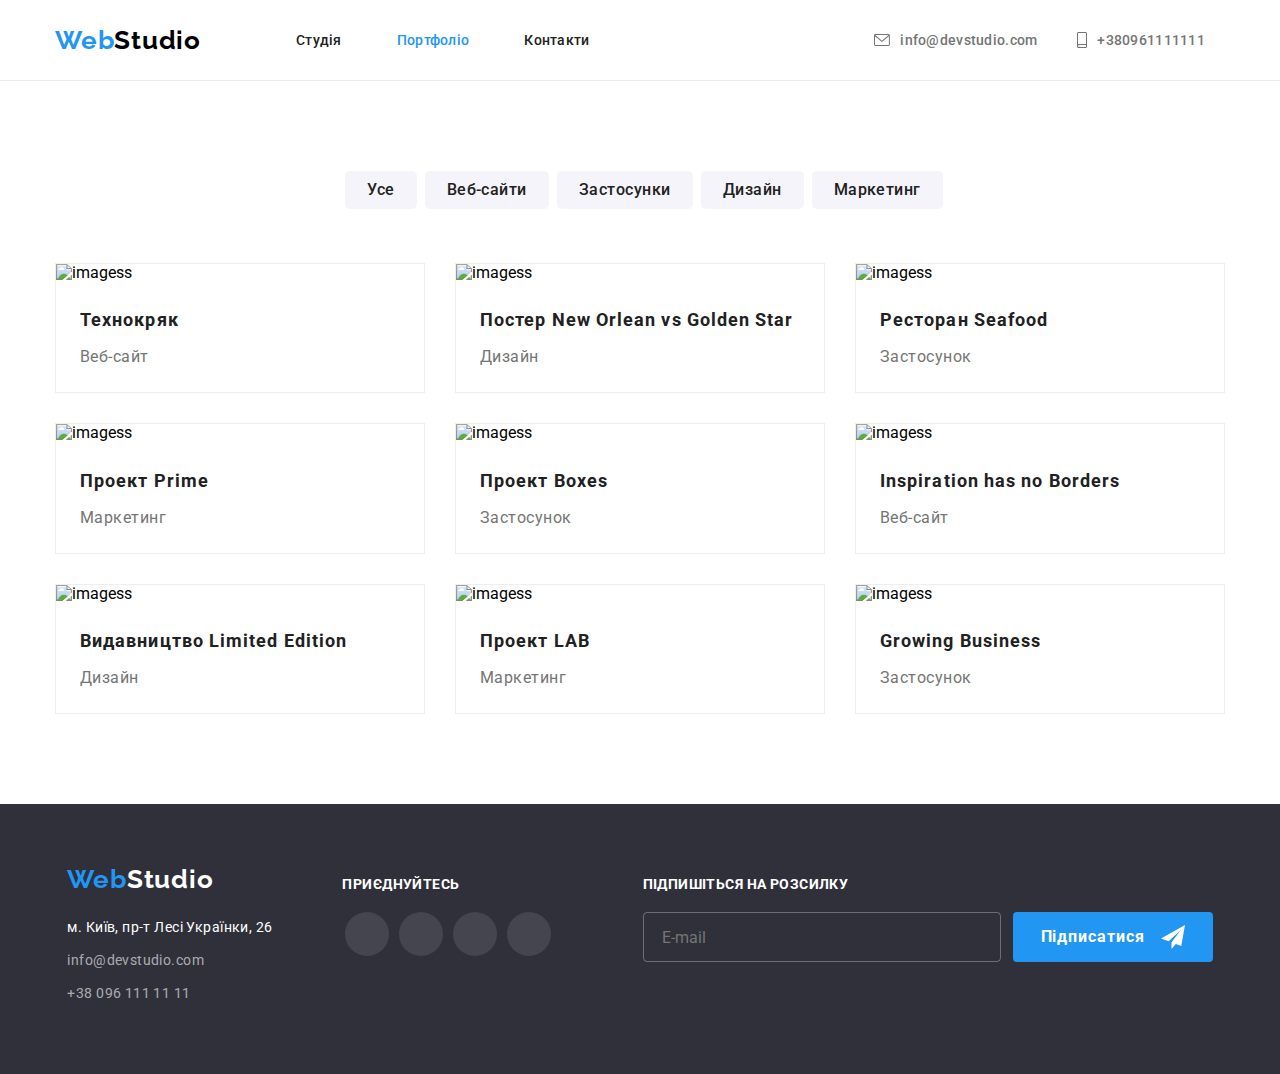
==== commit 1491c9f6: "fix - ?????" ====
--- a/portfolio.html
+++ b/portfolio.html
@@ -34,7 +34,7 @@
               <a class="menu--link" href="./index.html">Студія</a>
             </li>
             <li class="menu__item">
-              <a class="menu--link" href="./portfolio.html">Портфоліо</a>
+              <a class="menu--link active-page" href="./portfolio.html">Портфоліо</a>
             </li>
 
             <li class="menu__item">
@@ -102,7 +102,12 @@
         <section class="posters">
           <ul class="posters__list">
             <li class="posters__item">
-              <img src="images/img (1).png" alt="imagess" />
+              <picture>
+                <source srcset="images/posters/-mobile@1x(1).jpg 1x, images/posters/-mobile@2x(1).jpg 2x" media="(max-width: 768px)"/>
+                <source srcset="images/posters/-desktop@1x(1).jpg 1x, images/posters/-desktop@2x(1).jpg 2x" media="(min-width: 1200px)"/>
+                <source srcset="images/posters/-tablet@1x(1).jpg 1x, images/posters/-tablet@2x(1).jpg 2x" media="(min-width: 768px"/>
+              <img src="images/posters/-desktop@1x(1).jpg" alt="imagess" />
+              </picture>
               <div class="card-container">
                 <h2 class="card__title">Технокряк</h2>
                 <h3 class="title__description">Веб-сайт</h3>
@@ -116,7 +121,12 @@
               </div>
             </li>
             <li class="posters__item">
-              <img src="images/img (2).png" alt="imagess" />
+              <picture>
+                <source srcset="images/posters/-mobile@1x(2).jpg 1x, images/posters/-mobile@2x(2).jpg 2x" media="(max-width: 768px)"/>
+                <source srcset="images/posters/-desktop@1x(2).jpg 1x, images/posters/-desktop@2x(2).jpg 2x" media="(min-width: 1200px)"/>
+                <source srcset="images/posters/-tablet@1x(2).jpg 1x, images/posters/-tablet@2x(2).jpg 2x" media="(min-width: 768px"/>
+              <img src="images/posters/-desktop@1(2).jpg" alt="imagess" />
+              </picture>
               <div class="card-container">
                 <h2 class="card__title">Постер New Orlean vs Golden Star</h2>
                 <h3 class="title__description">Дизайн</h3>
@@ -130,7 +140,12 @@
               </div>
             </li>
             <li class="posters__item">
-              <img src="images/img (3).png" alt="imagess" />
+              <picture>
+                <source srcset="images/posters/-mobile@1x(3).jpg 1x, images/posters/-mobile@2x(3).jpg 2x" media="(max-width: 768px)"/>
+                <source srcset="images/posters/-desktop@1x(3).jpg 1x, images/posters/-desktop@2x(3).jpg 2x" media="(min-width: 1200px)"/>
+                <source srcset="images/posters/-tablet@1x(3).jpg 1x, images/posters/-tablet@2x(3).jpg 2x" media="(min-width: 768px"/>
+              <img src="images/posters/-desktop@1x(3).jpg" alt="imagess" />
+              </picture>
               <div class="card-container">
                 <h2 class="card__title">Ресторан Seafood</h2>
                 <h3 class="title__description">Застосунок</h3>
@@ -144,7 +159,12 @@
               </div>
             </li>
             <li class="posters__item">
-              <img src="images/img (4).png" alt="imagess" />
+              <picture>
+                <source srcset="images/posters/-mobile@1x(4).jpg 1x, images/posters/-mobile@2x(4).jpg 2x" media="(max-width: 768px)"/>
+                <source srcset="images/posters/-desktop@1x(4).jpg 1x, images/posters/-desktop@2x(4).jpg 2x" media="(min-width: 1200px)"/>
+                <source srcset="images/posters/-tablet@1x(4).jpg 1x, images/posters/-tablet@2x(4).jpg 2x" media="(min-width: 768px"/>
+              <img src="images/posters/-desktop@1x(4).jpg" alt="imagess" />
+              </picture>
               <div class="card-container">
                 <h2 class="card__title">Проект Prime</h2>
                 <h3 class="title__description">Маркетинг</h3>
@@ -158,7 +178,12 @@
               </div>
             </li>
             <li class="posters__item">
-              <img src="images/img (5).png" alt="imagess" />
+              <picture>
+                <source srcset="images/posters/-mobile@1x(5).jpg 1x, images/posters/-mobile@2x(5).jpg 2x" media="(max-width: 768px)"/>
+                <source srcset="images/posters/-desktop@1x(5).jpg 1x, images/posters/-desktop@2x(5).jpg 2x" media="(min-width: 1200px)"/>
+                <source srcset="images/posters/-tablet@1x(5).jpg 1x, images/posters/-tablet@2x(5).jpg 2x" media="(min-width: 768px"/>
+              <img src="images/posters/-desktop@1x(5).jpg" alt="imagess" />
+              </picture>
               <div class="card-container">
                 <h2 class="card__title">Проект Boxes</h2>
                 <h3 class="title__description">Застосунок</h3>
@@ -172,7 +197,12 @@
               </div>
             </li>
             <li class="posters__item">
-              <img src="images/img (6).png" alt="imagess" />
+              <picture>
+                <source srcset="images/posters/-mobile@1x(6).jpg 1x, images/posters/-mobile@2x(6).jpg 2x" media="(max-width: 768px)"/>
+                <source srcset="images/posters/-desktop@1x(6).jpg 1x, images/posters/-desktop@2x(6).jpg 2x" media="(min-width: 1200px)"/>
+                <source srcset="images/posters/-tablet@1x(6).jpg 1x, images/posters/-tablet@2x(6).jpg 2x" media="(min-width: 768px"/>
+              <img src="images/posters/-desktop@1x(6).jpg" alt="imagess" />
+              </picture>
               <div class="card-container">
                 <h2 class="card__title">Inspiration has no Borders</h2>
                 <h3 class="title__description">Веб-сайт</h3>
@@ -186,7 +216,12 @@
               </div>
             </li>
             <li class="posters__item">
-              <img src="images/img (7).png" alt="imagess" />
+              <picture>
+                <source srcset="images/posters/-mobile@1x(7).jpg 1x, images/posters/-mobile@2x(7).jpg 2x" media="(max-width: 768px)"/>
+                <source srcset="images/posters/-desktop@1x(7).jpg 1x, images/posters/-desktop@2x(7).jpg 2x" media="(min-width: 1200px)"/>
+                <source srcset="images/posters/-tablet@1x(7).jpg 1x, images/posters/-tablet@2x(7).jpg 2x" media="(min-width: 768px"/>
+              <img src="images/posters/-desktop@1x(7).jpg" alt="imagess" />
+              </picture>
               <div class="card-container">
                 <h2 class="card__title">Видавництво Limited Edition</h2>
                 <h3 class="title__description">Дизайн</h3>
@@ -200,7 +235,12 @@
               </div>
             </li>
             <li class="posters__item">
-              <img src="images/img (8).png" alt="imagess" />
+              <picture>
+                <source srcset="images/posters/-mobile@1x(8).jpg 1x, images/posters/-mobile@2x(8).jpg 2x" media="(max-width: 768px)"/>
+                <source srcset="images/posters/-desktop@1x(8).jpg 1x, images/posters/-desktop@2x(8).jpg 2x" media="(min-width: 1200px)"/>
+                <source srcset="images/posters/-tablet@1x(8).jpg 1x, images/posters/-tablet@2x(8).jpg 2x" media="(min-width: 768px"/>
+              <img src="images/posters/-desktop@1x(8).jpg" alt="imagess" />
+              </picture>
               <div class="card-container">
                 <h2 class="card__title">Проект LAB</h2>
                 <h3 class="title__description">Маркетинг</h3>
@@ -214,7 +254,12 @@
               </div>
             </li>
             <li class="posters__item">
-              <img src="images/img (9).png" alt="imagess" />
+              <picture>
+                <source srcset="images/posters/-mobile@1x(9).jpg 1x, images/posters/-mobile@2x(9).jpg 2x" media="(max-width: 768px)"/>
+                <source srcset="images/posters/-desktop@1x(9).jpg 1x, images/posters/-desktop@2x(9).jpg 2x" media="(min-width: 1200px)"/>
+                <source srcset="images/posters/-tablet@1x(9).jpg 1x, images/posters/-tablet@2x(9).jpg 2x" media="(min-width: 768px"/>
+              <img src="images/posters/-desktop@1x(9).jpg" alt="imagess" />
+              </picture>
               <div class="card-container">
                 <h2 class="card__title">Growing Business</h2>
                 <h3 class="title__description">Застосунок</h3>
@@ -292,7 +337,7 @@
           </div>
           <div class="footer__mailing">
             <h3 class="title-input-text">Підпишіться на розсилку</h3>
-            <div>
+            <form>
               <input type="text" placeholder="E-mail" class="footer-input" />
               <button type="button" class="footer--btn">
                 <svg width="24" height="24" class="footer__button__pic">
@@ -300,7 +345,7 @@
                 </svg>
                 <span class="footer--button__text">Підписатися</span>
               </button>
-            </div>
+            </form>
           </div>
         </div>
       </footer>
@@ -318,7 +363,7 @@
               <a href="/" class="mobile-modal__link">Студія</a>
             </li>
             <li class="mobile-modal__item">
-              <a href="./portfolio.html" class="mobile-modal__link"
+              <a href="./portfolio.html" class="mobile-modal__link active-page"
                 >Портфоліо</a
               >
             </li>
--- a/css/portfolio.min.css
+++ b/css/portfolio.min.css
@@ -1 +1 @@
-ul{list-style:none;margin:0;padding:0}a{text-decoration:none}h1,h2,h3,h4,h5,h6{margin:0;padding:0}p{margin:0}img{display:block;width:100%}body{font-family:"Roboto"}.container{padding-left:15px;padding-right:15px}@media screen and (min-width: 480px){.container{width:480px;margin-left:auto;margin-right:auto}}@media screen and (min-width: 768px){.container{width:768px}}@media screen and (min-width: 1200px){.container{width:1200px}}.card-container{padding-left:24px;padding-bottom:20px;padding-top:20px}header{display:-webkit-box;display:-ms-flexbox;display:flex;-webkit-box-align:center;-ms-flex-align:center;align-items:center}header .container{height:80px;display:-webkit-box;display:-ms-flexbox;display:flex;-webkit-box-align:center;-ms-flex-align:center;align-items:center;position:relative}.black--logo{color:#2196f3}.menu__list{display:none}@media screen and (min-width: 768px){.menu__list{display:-webkit-box;display:-ms-flexbox;display:flex}}@media screen and (min-width: 1200px){.menu__list{text-align:center;display:-webkit-box;display:-ms-flexbox;display:flex;-webkit-box-align:center;-ms-flex-align:center;align-items:center;margin-left:95px}}@media screen and (min-width: 768px){.menu__item{margin-left:51px}}@media screen and (min-width: 1200px){.menu__item{margin-left:55px}}@media screen and (min-width: 768px){.menu__item:first-child{margin-left:88px}}@media screen and (min-width: 1200px){.menu__item:first-child{margin-left:0}}.menu{display:-webkit-box;display:-ms-flexbox;display:flex;-webkit-box-align:center;-ms-flex-align:center;align-items:center;margin-right:auto}.menu__logo{font-family:"Raleway";font-weight:700;font-size:26px;line-height:31px;letter-spacing:.03em;color:#000;text-decoration:none}.menu--link{font-weight:500;font-size:14px;line-height:1.1em;letter-spacing:.02em;color:#212121;position:relative;padding-bottom:31px;-webkit-transition-delay:50ms;transition-delay:50ms;-webkit-transition-duration:250ms;transition-duration:250ms}.menu--link:hover::after{opacity:1;width:100%;-webkit-transform:scaleX(1);transform:scaleX(1)}.menu--link:hover{color:#2196f3}.menu--link::after{content:"";display:block;width:100%;height:5px;background-color:#2196f3;border-radius:3px;position:absolute;top:43px;left:0;-webkit-transition:opacity 250ms cubic-bezier(0.165, 0.84, 0.44, 1) 350ms,-webkit-transform 500ms cubic-bezier(0.175, 0.885, 0.32, 1.275);transition:opacity 250ms cubic-bezier(0.165, 0.84, 0.44, 1) 350ms,-webkit-transform 500ms cubic-bezier(0.175, 0.885, 0.32, 1.275);transition:opacity 250ms cubic-bezier(0.165, 0.84, 0.44, 1) 350ms,transform 500ms cubic-bezier(0.175, 0.885, 0.32, 1.275);transition:opacity 250ms cubic-bezier(0.165, 0.84, 0.44, 1) 350ms,transform 500ms cubic-bezier(0.175, 0.885, 0.32, 1.275),-webkit-transform 500ms cubic-bezier(0.175, 0.885, 0.32, 1.275);-webkit-transform:scaleX(0);transform:scaleX(0)}.header__list{display:none}@media screen and (min-width: 768px){.header__list{display:block;margin-left:96px}}@media screen and (min-width: 1200px){.header__list{text-align:center;display:-webkit-box;display:-ms-flexbox;display:flex;-webkit-box-align:center;-ms-flex-align:center;align-items:center}}.header--contacts{color:#757575;display:block}.header--contacts:hover{color:#2196f3}.contacts--link1,.contacts--link2{margin-right:10px;display:-webkit-box;display:-ms-flexbox;display:flex;-webkit-box-align:center;-ms-flex-align:center;align-items:center;-webkit-transition-delay:50ms;transition-delay:50ms;-webkit-transition-duration:250ms;transition-duration:250ms}.contacts--link1:hover,.contacts--link2:hover{fill:#2196f3}.header__item{font-weight:500;font-size:12px;line-height:14px;letter-spacing:.02em;color:#757575}@media screen and (min-width: 1200px){.header__item{font-size:14px;line-height:16px;letter-spacing:.02em;font-size:14px;line-height:16px;display:-webkit-box;display:-ms-flexbox;display:flex;-webkit-box-align:center;-ms-flex-align:center;align-items:center}}@media screen and (min-width: 768px){.header__item:first-child{margin-top:10px}}@media screen and (min-width: 1200px){.header__item:first-child{margin-right:30px;margin-top:0}}@media screen and (min-width: 768px){.header__item:nth-child(2){margin-top:10px;margin-right:10px}}@media screen and (min-width: 1200px){.header__item:nth-child(2){margin-top:0}}.header--picture{margin-right:10px;fill:#757575}.mobile__btn{border:none;background-color:#fff;position:absolute;right:15px}@media screen and (min-width: 768px){.mobile__btn{display:none}}.mobile-modal{width:100vw;height:100vh;position:absolute;background-color:#fff;-webkit-transform:translate(-50%, -50%);transform:translate(-50%, -50%);top:50%;left:50%;display:-webkit-box;display:-ms-flexbox;display:flex;-webkit-box-orient:vertical;-webkit-box-direction:normal;-ms-flex-direction:column;flex-direction:column;-webkit-box-pack:justify;-ms-flex-pack:justify;justify-content:space-between;padding-top:48px}.close__modal{border:none;background-color:#fff;position:absolute;top:21px;right:15px}.close__modal:hover{fill:#2196f3}.backdrop.is-hidden{opacity:0;pointer-events:none}.backdrop{position:fixed;width:100%;height:100%;top:0;left:0}.mobile-modal__link{font-weight:500;font-size:40px;line-height:47px;letter-spacing:.02em;color:#212121}.mobile-modal__link:hover{color:#2196f3}.mobile-modal__item:first-child{margin-bottom:36px}.mobile-modal__item:nth-child(2){margin-bottom:32px}.mobile-modal__list{margin-left:40px;margin-bottom:auto}.mobile-modal__tel{font-weight:500;font-size:34px;line-height:40px;letter-spacing:.02em;color:#2196f3;margin-left:40px;margin-bottom:30px}.mobile-modal-addres__list{margin-bottom:64px}.mobile-modal-addres__item:first-child{margin-bottom:32px}.mobile-modal__mail{font-weight:500;font-size:24px;line-height:28px;letter-spacing:.02em;color:#757575;margin-left:40px}.mobile-modal-social__list{display:-webkit-box;display:-ms-flexbox;display:flex;margin-left:40px}.mobile-modal-social__item{font-weight:500;font-size:18px;line-height:22px;letter-spacing:.02em;color:#2196f3;margin-left:20px}.mobile-modal-social__item:first-child{margin-left:0}.mobile-modal-social__item:nth-child(2)::before{content:"";border-left:1px solid #212121;margin-right:10px}.mobile-modal-social__item:nth-child(3)::before{content:"";border-left:1px solid #212121;margin-right:10px}.mobile-modal-social__item:nth-child(4)::before{content:"";border-left:1px solid #212121;margin-right:10px}main{padding-top:60px}@media screen and (min-width: 1200px){main{padding-top:90px}}.main--button{font-weight:500;font-size:16px;line-height:26px;text-align:center;letter-spacing:.03em;color:#212121;background:#f5f4fa;border:none;padding:6px 22px;border-radius:5px;-webkit-transition-delay:50ms;transition-delay:50ms;-webkit-transition-duration:250ms;transition-duration:250ms}.main--button:hover{background-color:#2196f3;color:#fff}.buttons__item{margin-left:8px;margin-top:15px}@media screen and (min-width: 1200px){.buttons__item{margin-top:0}}@media screen and (min-width: 1200px){.buttons__item:nth-child(4){margin-left:8px}}.buttons__item:nth-child(3){margin-right:40px}@media screen and (min-width: 768px){.buttons__item:nth-child(3){margin-right:0}}@media screen and (min-width: 1200px){.buttons__item:nth-child(3){margin-right:0}}.buttons__list{display:-webkit-box;display:-ms-flexbox;display:flex;-ms-flex-wrap:wrap;flex-wrap:wrap}@media screen and (min-width: 768px){.buttons__list{margin-top:0;-webkit-box-pack:center;-ms-flex-pack:center;justify-content:center;-webkit-box-align:center;-ms-flex-align:center;align-items:center}}@media screen and (min-width: 1200px){.buttons__list{display:-webkit-box;display:-ms-flexbox;display:flex;-webkit-box-pack:center;-ms-flex-pack:center;justify-content:center;margin-left:0}}.posters__list{padding-top:54px;display:-webkit-box;display:-ms-flexbox;display:flex;-ms-flex-wrap:wrap;flex-wrap:wrap;-webkit-box-pack:center;-ms-flex-pack:center;justify-content:center}img{width:415px}@media screen and (min-width: 768px){img{width:354px}}@media screen and (min-width: 1200px){img{width:370px}}.posters__item{-webkit-box-sizing:border-box;box-sizing:border-box;background:#fff;border:1px solid #eee;position:relative;width:415px;margin-left:15px;margin-top:30px}@media screen and (min-width: 768px){.posters__item{width:354px}}@media screen and (min-width: 1200px){.posters__item{width:370px;margin:15px;margin-left:0;margin-top:0}}.posters__item:first-child{margin-top:0}@media screen and (min-width: 768px){.posters__item:nth-child(2){margin-top:0}}.posters__item:hover{-webkit-box-shadow:0px 1px 1px rgba(0,0,0,.12),0px 4px 4px rgba(0,0,0,.06),1px 4px 6px rgba(0,0,0,.16);box-shadow:0px 1px 1px rgba(0,0,0,.12),0px 4px 4px rgba(0,0,0,.06),1px 4px 6px rgba(0,0,0,.16)}.card__title{font-weight:700;font-size:18px;line-height:36px;letter-spacing:.06em;color:#212121;margin-bottom:4px}.title__description{font-family:"Roboto";font-style:normal;font-weight:400;font-size:16px;line-height:30px;letter-spacing:.03em;color:#757575}.overlay{position:absolute;width:100%;height:75%;top:0;left:0;right:0;opacity:0;-webkit-transform:translateY(100%);transform:translateY(100%);padding-top:63px;padding-left:24px;padding-right:24px;-webkit-transition:opacity 300ms cubic-bezier(0.1, 0.54, 0.95, 0.6),background-color 250ms cubic-bezier(0.44, 0.32, 0.36, 0.69),-webkit-transform 300ms cubic-bezier(0.6, -0.02, 0.59, 0.88);transition:opacity 300ms cubic-bezier(0.1, 0.54, 0.95, 0.6),background-color 250ms cubic-bezier(0.44, 0.32, 0.36, 0.69),-webkit-transform 300ms cubic-bezier(0.6, -0.02, 0.59, 0.88);transition:transform 300ms cubic-bezier(0.6, -0.02, 0.59, 0.88),opacity 300ms cubic-bezier(0.1, 0.54, 0.95, 0.6),background-color 250ms cubic-bezier(0.44, 0.32, 0.36, 0.69);transition:transform 300ms cubic-bezier(0.6, -0.02, 0.59, 0.88),opacity 300ms cubic-bezier(0.1, 0.54, 0.95, 0.6),background-color 250ms cubic-bezier(0.44, 0.32, 0.36, 0.69),-webkit-transform 300ms cubic-bezier(0.6, -0.02, 0.59, 0.88)}.posters__item:hover .overlay{opacity:1;background:rgba(33,150,243,.9);-webkit-transform:translate(0);transform:translate(0);color:#fff;padding-top:63px;padding-left:24px;padding-right:24px}.overlay__text{font-weight:400;font-size:18px;line-height:28px;letter-spacing:.03em;color:#fff}.posters{padding-bottom:90px}footer{padding-top:60px;background-color:#2f303a;padding-bottom:60px}.footer-logo{font-family:"Raleway";font-weight:700;font-size:24px;line-height:28px;letter-spacing:.03em;color:#fff;margin-bottom:20px}@media screen and (min-width: 1200px){.footer-logo{font-size:26px;line-height:31px}}.footer__address{text-align:center}@media screen and (min-width: 1200px){.footer__address{text-align:left}}.footer--link{font-weight:400;font-size:14px;line-height:24px;letter-spacing:.03em;color:#fff}.footer__item{margin-bottom:9px}.white__logo{color:#2196f3}.address{font-weight:400;font-size:14px;line-height:24px;letter-spacing:.03em;color:rgba(255,255,255,.6)}.icon__title{font-weight:700;font-size:14px;line-height:16px;letter-spacing:.03em;text-transform:uppercase;color:#fff;text-align:center;margin-top:60px}@media screen and (min-width: 768px){.icon__title{margin-bottom:0;margin-top:0}}@media screen and (min-width: 1200px){.icon__title{margin-right:93px;margin-left:0}}.icon__list{display:-webkit-box;display:-ms-flexbox;display:flex;-webkit-box-pack:center;-ms-flex-pack:center;justify-content:center;margin-top:20px}@media screen and (min-width: 768px){.icon__list{margin-bottom:0}}@media screen and (min-width: 1200px){.icon__list{-webkit-box-pack:center;-ms-flex-pack:center;justify-content:center;margin-left:0;margin-right:0}}.footer__icon{width:44px;height:44px;border-radius:50%;margin-left:10px;background:rgba(255,255,255,.1)}.footer__icon:first-child{margin-left:0}.footer--svg{fill:#fff;-webkit-transition-timing-function:cubic-bezier(0.01, -0.01, 0.55, 1);transition-timing-function:cubic-bezier(0.01, -0.01, 0.55, 1);-webkit-transition-duration:250ms;transition-duration:250ms;-webkit-transition-delay:50ms;transition-delay:50ms;border-radius:50%;display:-webkit-box;display:-ms-flexbox;display:flex;-webkit-box-pack:center;-ms-flex-pack:center;justify-content:center;-webkit-box-align:center;-ms-flex-align:center;align-items:center;padding:12px}.footer--svg:hover{background-color:#2196f3;color:#fff}@media screen and (min-width: 768px){.social__networks{margin-left:165px}}@media screen and (min-width: 1200px){.social__networks{margin-left:70px;padding-top:12px;margin-right:90px}}footer .container{display:block;-webkit-box-pack:center;-ms-flex-pack:center;justify-content:center}@media screen and (min-width: 768px){footer .container{display:-webkit-box;display:-ms-flexbox;display:flex;-ms-flex-wrap:wrap;flex-wrap:wrap}}.footer-input{width:100%;height:50px;border:1px solid rgba(255,255,255,.3);border-radius:4px;background-color:rgba(0,0,0,0);padding-top:15px;padding-bottom:15px;color:#fff;margin-top:20px;padding-left:18px}@media screen and (min-width: 480px){.footer-input{width:450px}}@media screen and (min-width: 1200px){.footer-input{width:358px;margin-left:0}}.title-input-text{font-weight:700;font-size:14px;line-height:16px;text-align:center;letter-spacing:.03em;text-transform:uppercase;color:#fff;margin-top:60px}@media screen and (min-width: 1200px){.title-input-text{display:-webkit-box;display:-ms-flexbox;display:flex;margin-top:0}}.footer--btn{margin-top:20px;-webkit-box-align:center;-ms-flex-align:center;align-items:center;background:#2196f3;border-radius:4px;width:200px;height:50px;color:#fff;border:0;font-weight:700;font-size:16px;line-height:30px;letter-spacing:.06em;color:#fff;position:relative;display:block;margin-left:auto;margin-right:auto}@media screen and (min-width: 1200px){.footer--btn{margin-left:12px}}.footer__mailing{text-align:center}@media screen and (min-width: 1200px){.footer__mailing{padding-top:12px}}@media screen and (min-width: 768px){.footer__mailing div{display:block}}@media screen and (min-width: 1200px){.footer__mailing div{display:-webkit-box;display:-ms-flexbox;display:flex}}.footer__button__pic{position:absolute;top:13px;left:148px;fill:#fff}.footer--button__text{position:absolute;top:10px;left:28px}/*# sourceMappingURL=portfolio.min.css.map */+ul{list-style:none;margin:0;padding:0}a{text-decoration:none}h1,h2,h3,h4,h5,h6{margin:0;padding:0}p{margin:0}img{display:block;max-width:100%}body{font-family:"Roboto"}.container{padding-left:15px;padding-right:15px}@media screen and (min-width: 480px){.container{width:480px;margin-left:auto;margin-right:auto}}@media screen and (min-width: 768px){.container{width:768px}}@media screen and (min-width: 1200px){.container{width:1200px}}.card-container{padding-left:24px;padding-bottom:20px;padding-top:20px}header{display:-webkit-box;display:-ms-flexbox;display:flex;-webkit-box-align:center;-ms-flex-align:center;align-items:center;border-bottom:1px solid #ececec}header .container{height:80px;display:-webkit-box;display:-ms-flexbox;display:flex;-webkit-box-align:center;-ms-flex-align:center;align-items:center;position:relative}.black--logo{color:#2196f3}.menu__list{display:none}@media screen and (min-width: 768px){.menu__list{display:-webkit-box;display:-ms-flexbox;display:flex}}@media screen and (min-width: 1200px){.menu__list{text-align:center;display:-webkit-box;display:-ms-flexbox;display:flex;-webkit-box-align:center;-ms-flex-align:center;align-items:center;margin-left:95px}}@media screen and (min-width: 768px){.menu__item{margin-left:51px}}@media screen and (min-width: 1200px){.menu__item{margin-left:55px}}@media screen and (min-width: 768px){.menu__item:first-child{margin-left:88px}}@media screen and (min-width: 1200px){.menu__item:first-child{margin-left:0}}.menu{display:-webkit-box;display:-ms-flexbox;display:flex;-webkit-box-align:center;-ms-flex-align:center;align-items:center;margin-right:auto}.menu__logo{font-family:"Raleway";font-weight:700;font-size:26px;line-height:31px;letter-spacing:.03em;color:#000;text-decoration:none}.menu--link{font-weight:500;font-size:14px;line-height:1.1em;letter-spacing:.02em;color:#212121;position:relative;padding-bottom:31px;-webkit-transition-delay:50ms;transition-delay:50ms;-webkit-transition-duration:250ms;transition-duration:250ms}.menu--link:hover::after{opacity:1;width:100%;-webkit-transform:scaleX(1);transform:scaleX(1)}.menu--link:hover{color:#2196f3}.menu--link::after{content:"";display:block;width:100%;height:5px;background-color:#2196f3;border-radius:3px;position:absolute;top:43px;left:0;-webkit-transition:opacity 250ms cubic-bezier(0.165, 0.84, 0.44, 1) 350ms,-webkit-transform 500ms cubic-bezier(0.175, 0.885, 0.32, 1.275);transition:opacity 250ms cubic-bezier(0.165, 0.84, 0.44, 1) 350ms,-webkit-transform 500ms cubic-bezier(0.175, 0.885, 0.32, 1.275);transition:opacity 250ms cubic-bezier(0.165, 0.84, 0.44, 1) 350ms,transform 500ms cubic-bezier(0.175, 0.885, 0.32, 1.275);transition:opacity 250ms cubic-bezier(0.165, 0.84, 0.44, 1) 350ms,transform 500ms cubic-bezier(0.175, 0.885, 0.32, 1.275),-webkit-transform 500ms cubic-bezier(0.175, 0.885, 0.32, 1.275);-webkit-transform:scaleX(0);transform:scaleX(0)}.header__list{display:none}@media screen and (min-width: 768px){.header__list{display:block;margin-left:96px}}@media screen and (min-width: 1200px){.header__list{text-align:center;display:-webkit-box;display:-ms-flexbox;display:flex;-webkit-box-align:center;-ms-flex-align:center;align-items:center}}.header--contacts{color:#757575;display:block}.header--contacts:hover{color:#2196f3}.contacts--link1,.contacts--link2{margin-right:10px;display:-webkit-box;display:-ms-flexbox;display:flex;-webkit-box-align:center;-ms-flex-align:center;align-items:center;-webkit-transition-delay:50ms;transition-delay:50ms;-webkit-transition-duration:250ms;transition-duration:250ms}.contacts--link1:hover,.contacts--link2:hover{fill:currentColor}.header__item{font-weight:500;font-size:12px;line-height:14px;letter-spacing:.02em;color:#757575}@media screen and (min-width: 1200px){.header__item{font-size:14px;line-height:16px;letter-spacing:.02em;font-size:14px;line-height:16px;display:-webkit-box;display:-ms-flexbox;display:flex;-webkit-box-align:center;-ms-flex-align:center;align-items:center}}@media screen and (min-width: 768px){.header__item:first-child{margin-top:10px}}@media screen and (min-width: 1200px){.header__item:first-child{margin-right:30px;margin-top:0}}@media screen and (min-width: 768px){.header__item:nth-child(2){margin-top:10px;margin-right:10px}}@media screen and (min-width: 1200px){.header__item:nth-child(2){margin-top:0}}.header--picture{margin-right:10px;fill:#757575;fill:currentColor}.header--picture:hover{fill:currentColor}.mobile__btn{border:none;background-color:#fff;position:absolute;right:-290px;top:10px}@media screen and (min-width: 480px){.mobile__btn{right:15px}}@media screen and (min-width: 768px){.mobile__btn{display:none}}.active-page{color:#2196f3}.mobile-modal{width:100vw;height:100vh;position:absolute;background-color:#fff;-webkit-transform:translate(-50%, -50%);transform:translate(-50%, -50%);top:50%;left:50%;display:-webkit-box;display:-ms-flexbox;display:flex;-webkit-box-orient:vertical;-webkit-box-direction:normal;-ms-flex-direction:column;flex-direction:column;-webkit-box-pack:justify;-ms-flex-pack:justify;justify-content:space-between;padding-top:48px}.close__modal{border:none;background-color:#fff;position:absolute;top:21px;right:15px}.close__modal:hover{fill:#2196f3}.backdrop.is-hidden{opacity:0;pointer-events:none}.backdrop{position:fixed;width:100%;height:100%;top:0;left:0}.mobile-modal__link{font-weight:500;font-size:40px;line-height:47px;letter-spacing:.02em;color:#212121}.mobile-modal__link:hover{color:#2196f3}.mobile-modal__item:first-child{margin-bottom:36px}.mobile-modal__item:nth-child(2){margin-bottom:32px}.mobile-modal__list{margin-left:40px;margin-bottom:auto}.mobile-modal__tel{font-weight:500;font-size:34px;line-height:40px;letter-spacing:.02em;color:#2196f3;margin-left:40px;margin-bottom:30px}.mobile-modal-addres__list{margin-bottom:64px}.mobile-modal-addres__item:first-child{margin-bottom:32px}.mobile-modal__mail{font-weight:500;font-size:24px;line-height:28px;letter-spacing:.02em;color:#757575;margin-left:40px}.mobile-modal-social__list{display:-webkit-box;display:-ms-flexbox;display:flex;margin-left:40px}.mobile-modal-social__item{font-weight:500;font-size:18px;line-height:22px;letter-spacing:.02em;color:#2196f3;margin-left:20px}.mobile-modal-social__item:first-child{margin-left:0}.mobile-modal-social__item:nth-child(2)::before{content:"";border-left:1px solid #212121;margin-right:10px}.mobile-modal-social__item:nth-child(3)::before{content:"";border-left:1px solid #212121;margin-right:10px}.mobile-modal-social__item:nth-child(4)::before{content:"";border-left:1px solid #212121;margin-right:10px}main{padding-top:60px}@media screen and (min-width: 1200px){main{padding-top:90px}}.main--button{font-weight:500;font-size:16px;line-height:26px;text-align:center;letter-spacing:.03em;color:#212121;background:#f5f4fa;border:none;padding:6px 22px;border-radius:5px;-webkit-transition:all .3s ease;transition:all .3s ease}.main--button:hover{background-color:#2196f3;color:#fff}.main--button:hover:hover{-webkit-transform:scale(1.1);transform:scale(1.1);-webkit-box-shadow:0px 3px 1px rgba(0,0,0,.1),0px 1px 2px rgba(0,0,0,.08),0px 2px 2px rgba(0,0,0,.12);box-shadow:0px 3px 1px rgba(0,0,0,.1),0px 1px 2px rgba(0,0,0,.08),0px 2px 2px rgba(0,0,0,.12)}.buttons__item{margin-left:8px;margin-top:15px}@media screen and (min-width: 1200px){.buttons__item{margin-top:0}}@media screen and (min-width: 1200px){.buttons__item:nth-child(4){margin-left:8px}}.buttons__list{display:-webkit-box;display:-ms-flexbox;display:flex;-ms-flex-wrap:wrap;flex-wrap:wrap}@media screen and (min-width: 768px){.buttons__list{margin-top:0;-webkit-box-pack:center;-ms-flex-pack:center;justify-content:center;-webkit-box-align:center;-ms-flex-align:center;align-items:center}}@media screen and (min-width: 1200px){.buttons__list{display:-webkit-box;display:-ms-flexbox;display:flex;-webkit-box-pack:center;-ms-flex-pack:center;justify-content:center;margin-left:0}}.posters__list{padding-top:54px;display:-webkit-box;display:-ms-flexbox;display:flex;-ms-flex-wrap:wrap;flex-wrap:wrap;-webkit-box-pack:center;-ms-flex-pack:center;justify-content:center;gap:30px}img{width:415px}@media screen and (min-width: 768px){img{width:354px}}@media screen and (min-width: 1200px){img{width:370px}}.posters__item{-webkit-box-sizing:border-box;box-sizing:border-box;background:#fff;border:1px solid #eee;position:relative;width:415px;overflow:hidden;-webkit-transition:all .3s ease;transition:all .3s ease}@media screen and (min-width: 768px){.posters__item{width:354px}}@media screen and (min-width: 1200px){.posters__item{width:370px;margin-top:0}}.posters__item:first-child{margin-top:0;margin-left:0}@media screen and (min-width: 768px){.posters__item:nth-child(2){margin-top:0}}.posters__item:hover{-webkit-box-shadow:0px 1px 1px rgba(0,0,0,.12),0px 4px 4px rgba(0,0,0,.06),1px 4px 6px rgba(0,0,0,.16);box-shadow:0px 1px 1px rgba(0,0,0,.12),0px 4px 4px rgba(0,0,0,.06),1px 4px 6px rgba(0,0,0,.16);-webkit-transform:scale(1.1);transform:scale(1.1)}.card__title{font-weight:700;font-size:18px;line-height:36px;letter-spacing:.06em;color:#212121;margin-bottom:4px}.title__description{font-family:"Roboto";font-style:normal;font-weight:400;font-size:16px;line-height:30px;letter-spacing:.03em;color:#757575}.overlay{position:absolute;width:100%;height:75%;top:0;left:0;right:0;opacity:0;-webkit-transform:translateY(100%);transform:translateY(100%);padding-top:63px;padding-left:24px;padding-right:24px;-webkit-transition:opacity 300ms cubic-bezier(0.1, 0.54, 0.95, 0.6),background-color 250ms cubic-bezier(0.44, 0.32, 0.36, 0.69),-webkit-transform 300ms cubic-bezier(0.6, -0.02, 0.59, 0.88);transition:opacity 300ms cubic-bezier(0.1, 0.54, 0.95, 0.6),background-color 250ms cubic-bezier(0.44, 0.32, 0.36, 0.69),-webkit-transform 300ms cubic-bezier(0.6, -0.02, 0.59, 0.88);transition:transform 300ms cubic-bezier(0.6, -0.02, 0.59, 0.88),opacity 300ms cubic-bezier(0.1, 0.54, 0.95, 0.6),background-color 250ms cubic-bezier(0.44, 0.32, 0.36, 0.69);transition:transform 300ms cubic-bezier(0.6, -0.02, 0.59, 0.88),opacity 300ms cubic-bezier(0.1, 0.54, 0.95, 0.6),background-color 250ms cubic-bezier(0.44, 0.32, 0.36, 0.69),-webkit-transform 300ms cubic-bezier(0.6, -0.02, 0.59, 0.88)}.posters__item:hover .overlay{opacity:1;background:rgba(33,150,243,.9);-webkit-transform:translate(0);transform:translate(0);color:#fff;padding-top:63px;padding-left:24px;padding-right:24px}.overlay__text{font-weight:400;font-size:18px;line-height:28px;letter-spacing:.03em;color:#fff}.posters{padding-bottom:90px}footer{padding-top:60px;background-color:#2f303a;padding-bottom:60px}.footer-logo{font-family:"Raleway";font-weight:700;font-size:24px;line-height:28px;letter-spacing:.03em;color:#fff;margin-bottom:20px}@media screen and (min-width: 1200px){.footer-logo{font-size:26px;line-height:31px}}.footer__address{text-align:center}@media screen and (min-width: 1200px){.footer__address{text-align:left}}.footer--link{font-weight:400;font-size:14px;line-height:24px;letter-spacing:.03em;color:#fff}.footer__item{margin-bottom:9px}.white__logo{color:#2196f3}.address{font-weight:400;font-size:14px;line-height:24px;letter-spacing:.03em;color:rgba(255,255,255,.6)}.icon__title{font-weight:700;font-size:14px;line-height:16px;letter-spacing:.03em;text-transform:uppercase;color:#fff;text-align:center;margin-top:60px}@media screen and (min-width: 768px){.icon__title{margin-bottom:0;margin-top:0}}@media screen and (min-width: 1200px){.icon__title{margin-right:93px;margin-left:0}}.icon__list{display:-webkit-box;display:-ms-flexbox;display:flex;-webkit-box-pack:center;-ms-flex-pack:center;justify-content:center;margin-top:20px}@media screen and (min-width: 768px){.icon__list{margin-bottom:0}}@media screen and (min-width: 1200px){.icon__list{-webkit-box-pack:center;-ms-flex-pack:center;justify-content:center;margin-left:0;margin-right:0}}.footer__icon{width:44px;height:44px;border-radius:50%;margin-left:10px;background:rgba(255,255,255,.1)}.footer__icon:first-child{margin-left:0}.footer--svg{fill:#fff;-webkit-transition-timing-function:cubic-bezier(0.01, -0.01, 0.55, 1);transition-timing-function:cubic-bezier(0.01, -0.01, 0.55, 1);-webkit-transition-duration:250ms;transition-duration:250ms;-webkit-transition-delay:50ms;transition-delay:50ms;border-radius:50%;display:-webkit-box;display:-ms-flexbox;display:flex;-webkit-box-pack:center;-ms-flex-pack:center;justify-content:center;-webkit-box-align:center;-ms-flex-align:center;align-items:center;padding:12px}.footer--svg:hover{background-color:#2196f3;color:#fff}@media screen and (min-width: 768px){.social__networks{margin-left:165px}}@media screen and (min-width: 1200px){.social__networks{margin-left:70px;padding-top:12px;margin-right:90px}}footer .container{display:block;-webkit-box-pack:center;-ms-flex-pack:center;justify-content:center}@media screen and (min-width: 768px){footer .container{display:-webkit-box;display:-ms-flexbox;display:flex;-ms-flex-wrap:wrap;flex-wrap:wrap}}.footer-input{width:100%;height:50px;border:1px solid rgba(255,255,255,.3);border-radius:4px;background-color:rgba(0,0,0,0);padding-top:15px;padding-bottom:15px;color:#fff;margin-top:20px;padding-left:18px;-webkit-transition-duration:250ms;transition-duration:250ms;-webkit-transition-delay:50ms;transition-delay:50ms}@media screen and (min-width: 480px){.footer-input{width:450px}}@media screen and (min-width: 1200px){.footer-input{width:358px;margin-left:0}}.footer-input:hover,.footer-input :focus{border-color:#2196f3}.title-input-text{font-weight:700;font-size:14px;line-height:16px;text-align:center;letter-spacing:.03em;text-transform:uppercase;color:#fff;margin-top:60px}@media screen and (min-width: 1200px){.title-input-text{display:-webkit-box;display:-ms-flexbox;display:flex;margin-top:0}}.footer--btn{margin-top:20px;-webkit-box-align:center;-ms-flex-align:center;align-items:center;background:#2196f3;border-radius:4px;width:200px;height:50px;color:#fff;border:0;font-weight:700;font-size:16px;line-height:30px;letter-spacing:.06em;color:#fff;position:relative;display:block;margin-left:auto;margin-right:auto;-webkit-transition:all .3s ease;transition:all .3s ease}@media screen and (min-width: 1200px){.footer--btn{margin-left:12px}}.footer--btn:hover{-webkit-transform:scale(1.07);transform:scale(1.07)}.footer__mailing{text-align:center}@media screen and (min-width: 1200px){.footer__mailing{padding-top:12px}}@media screen and (min-width: 768px){.footer__mailing form{display:block}}@media screen and (min-width: 1200px){.footer__mailing form{display:-webkit-box;display:-ms-flexbox;display:flex}}.footer__button__pic{position:absolute;top:13px;left:148px;fill:#fff}.footer--button__text{position:absolute;top:10px;left:28px}/*# sourceMappingURL=portfolio.min.css.map */